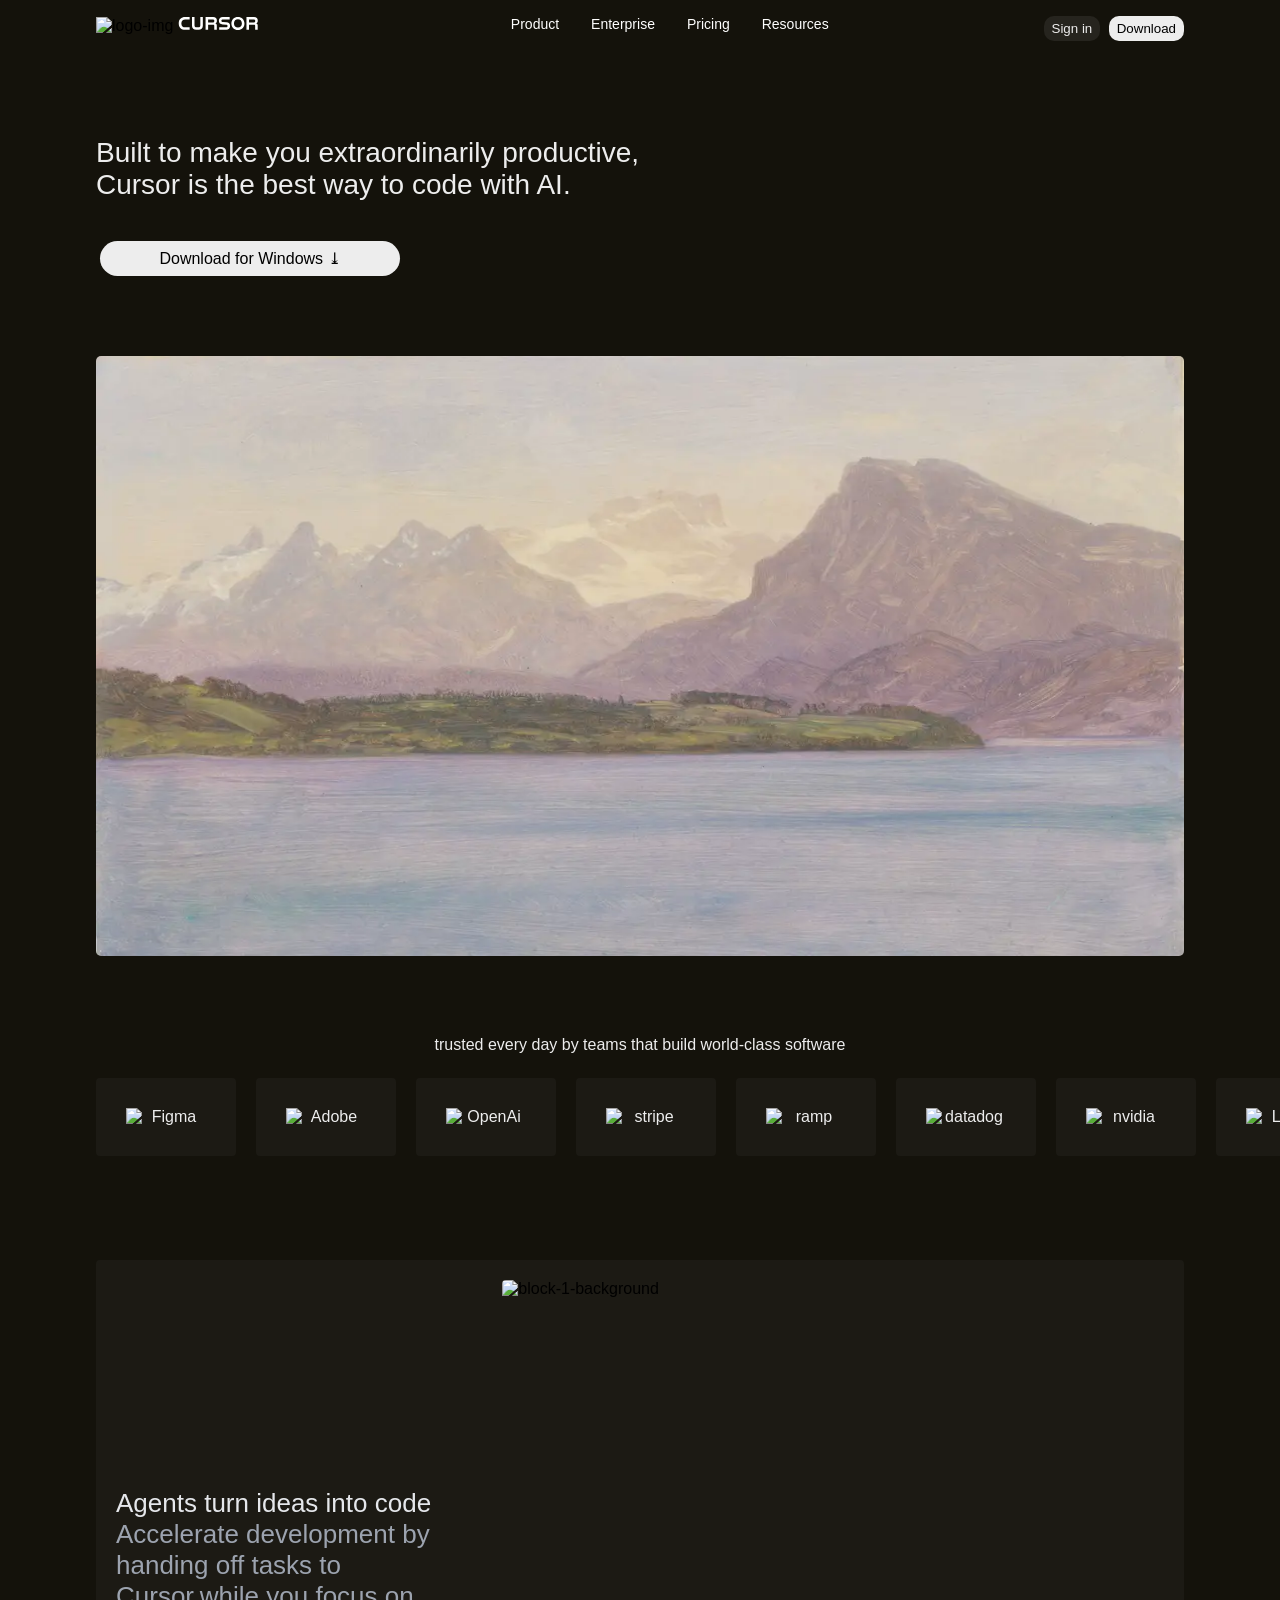
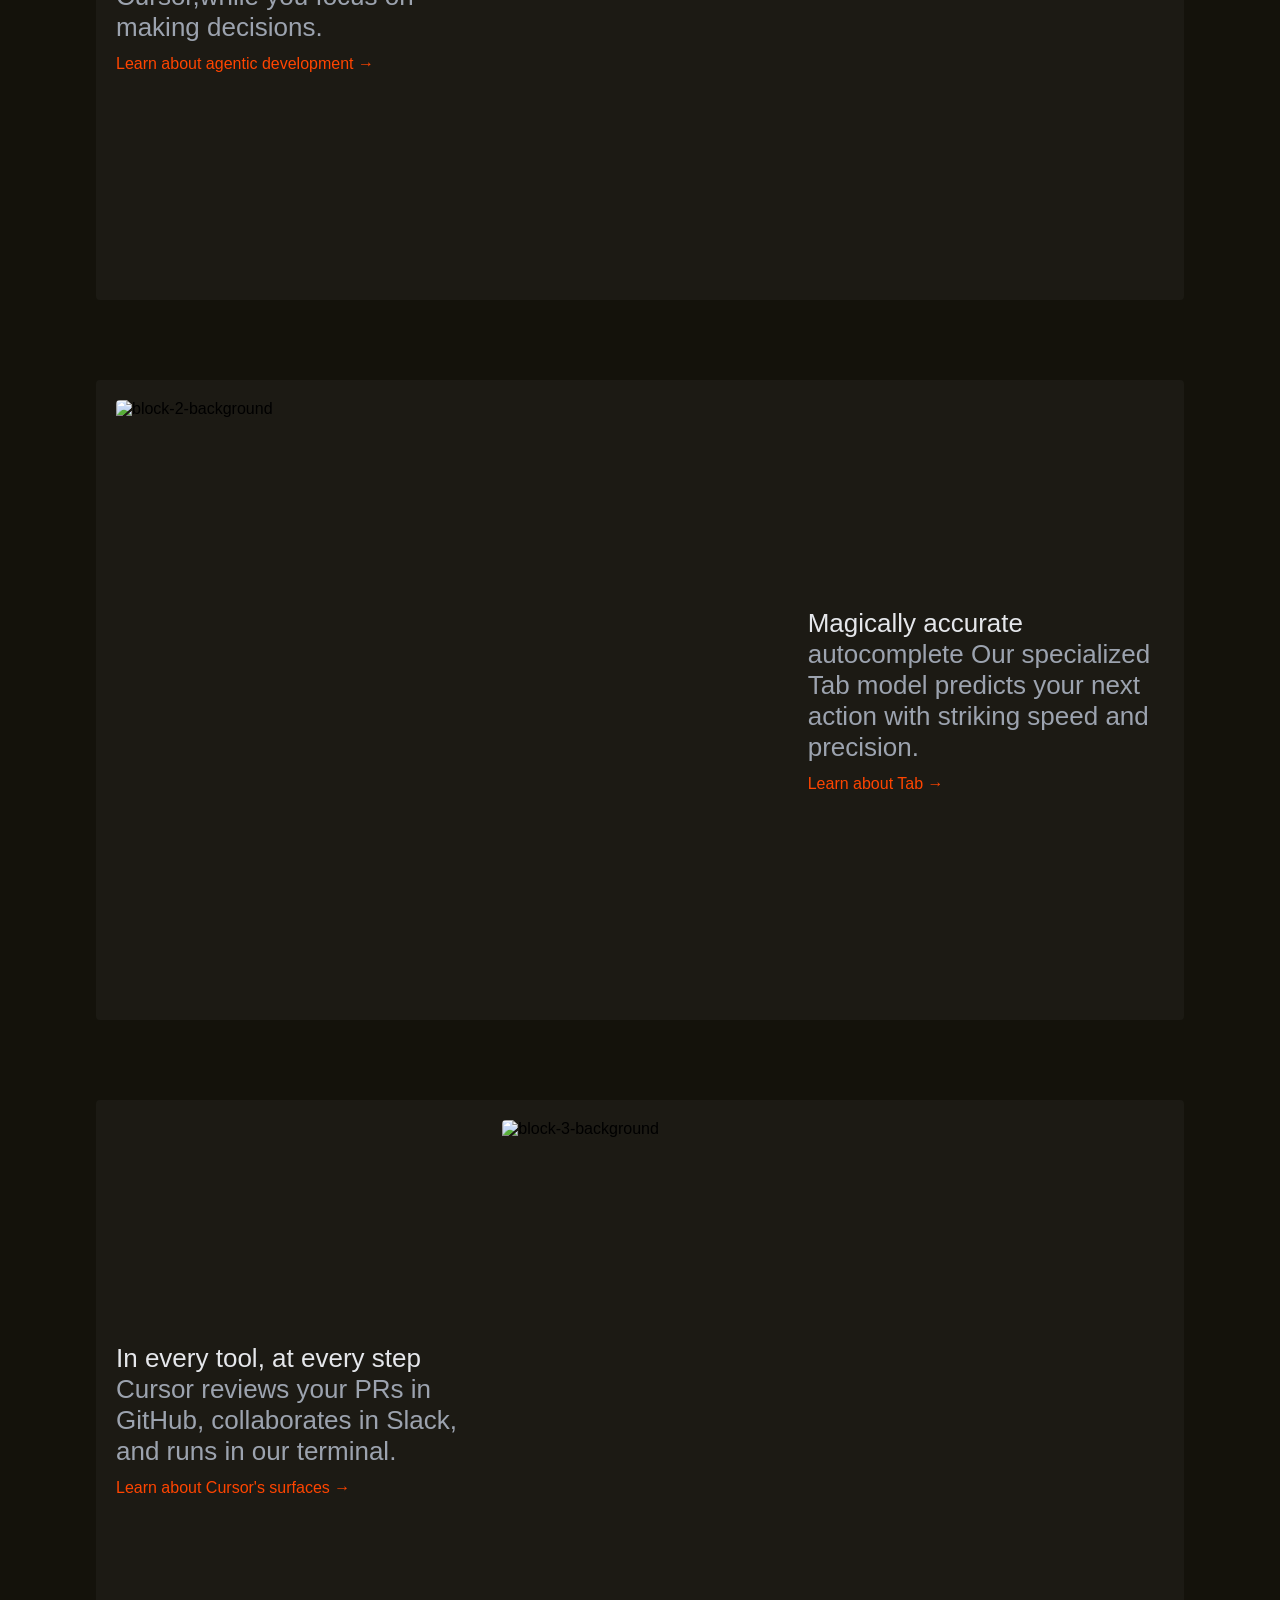
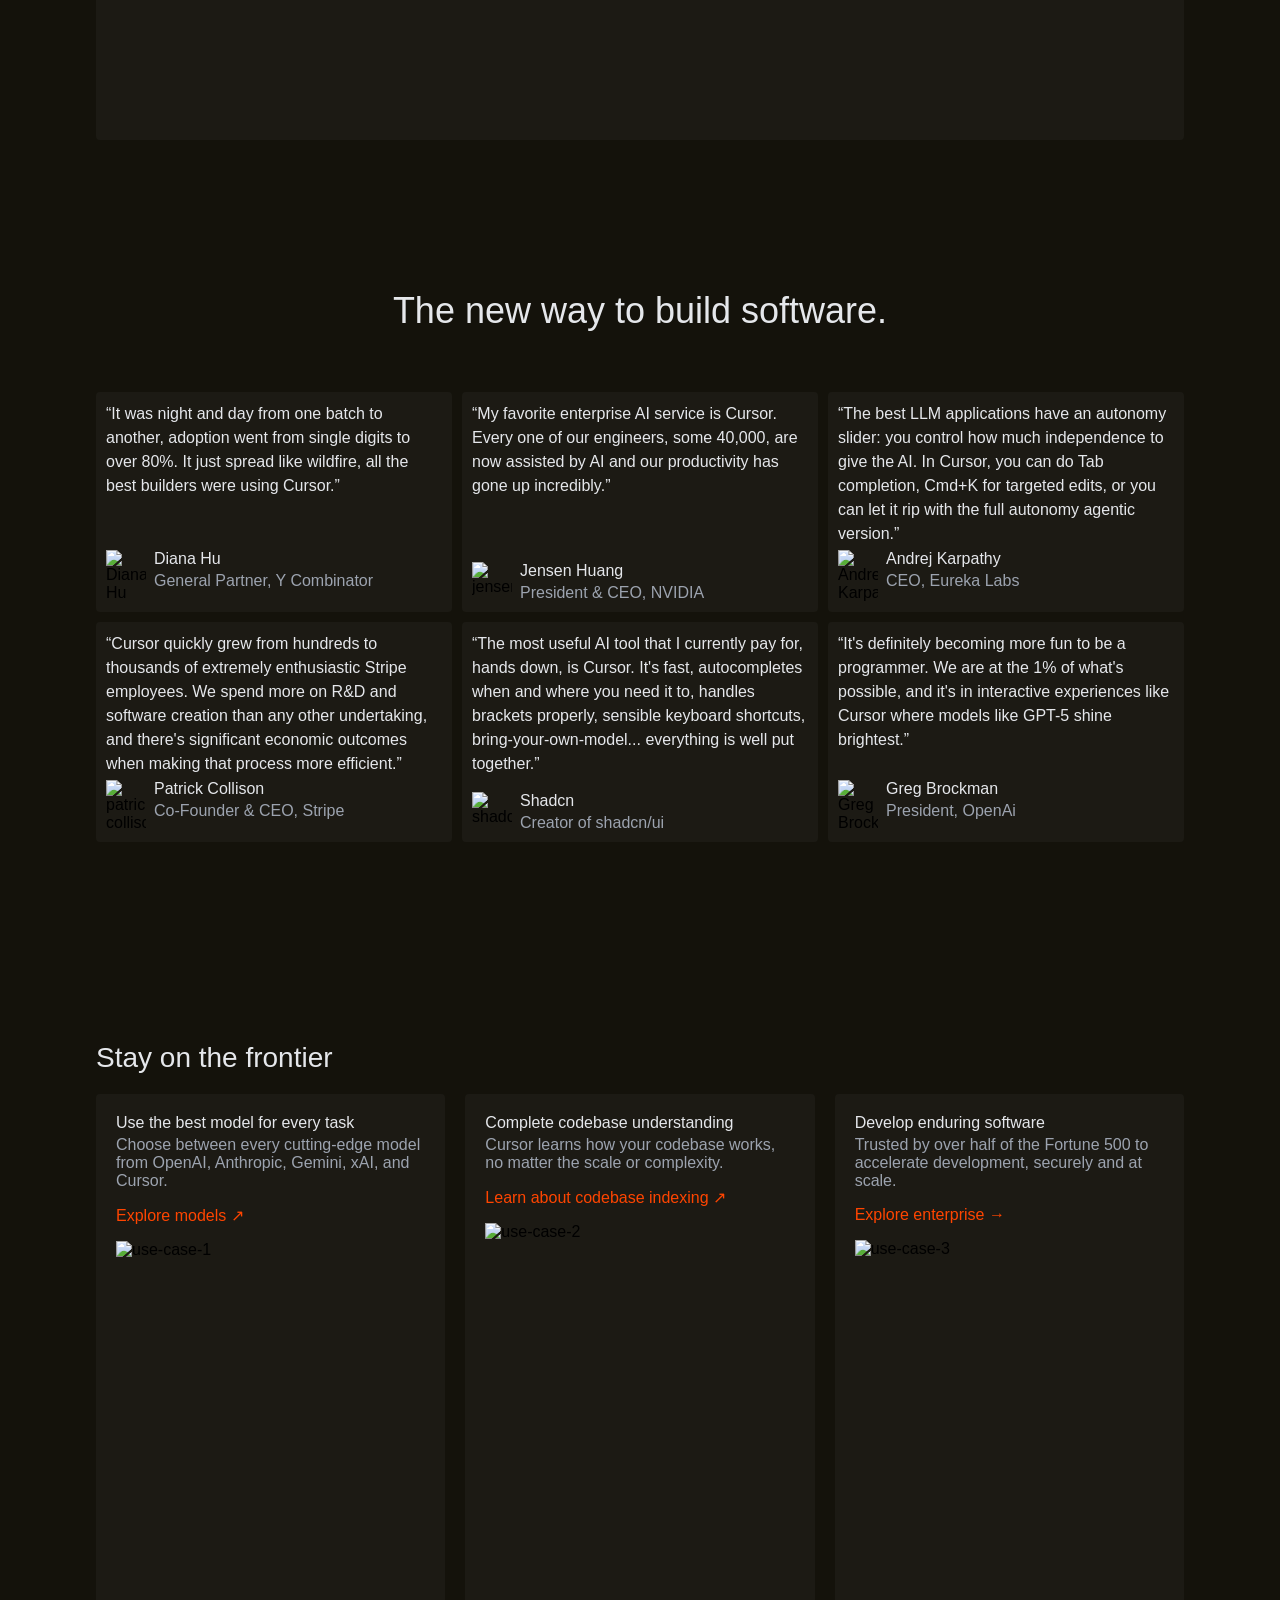
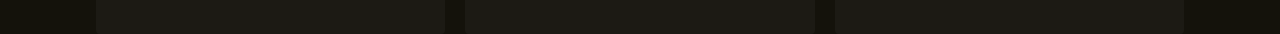
==== Assignment_3/index.html @ a6e9c423 "UI: complete section 5" ====
<!DOCTYPE html>
<html lang="en">
<head>
    <meta charset="UTF-8">
    <meta name="viewport" content="width=device-width, initial-scale=1.0">
    <link rel="stylesheet" href="styles.css">
    <title>Cursor</title>

    <link rel="preconnect" href="https://fonts.googleapis.com">
<link rel="preconnect" href="https://fonts.gstatic.com" crossorigin>
<link href="https://fonts.googleapis.com/css2?family=Inter:ital,opsz,wght@0,14..32,100..900;1,14..32,100..900&display=swap" rel="stylesheet">
</head>
<body>


    <header>
        <div class="logo">
            <img src="/assets/cursor-brand-assets/General Logos/Cube/SVG/CUBE_2D_DARK.svg" alt="logo-img" width="20px" height="20px">
            <img src="assets/Cursor/Cursor_Logo_3.svg" alt="logo-txt" width="80px" >
        </div>
        <nav>
            <ul>
                <li>Product</li>
                <li>Enterprise</li>
                <li>Pricing</li>
                <li>Resources</li>
            </ul>
        </nav>
        <div class="primary-cta">
            <button class="btn sign-in">Sign in</button>
            <button class="btn download">Download</button>
        </div>
    </header>


    <main>

        <section class="hero">
            <p>Built to make you extraordinarily productive, Cursor is the best way to code with AI.</p>
            <button class="download">Download for Windows &DownArrowBar;</button>
            <img src="assets/section-1/image" alt="back">
        </section>

        <section class="trustedby">
            <p>trusted every day by teams that build world-class software</p>
            <div class="logo-container">
                <div class="card"><img src="https://ptht05hbb1ssoooe.public.blob.vercel-storage.com/assets/misc/asset-105275382af564c3ab7c.svg" alt="Figma"></div>
                <div class="card"><img src="https://ptht05hbb1ssoooe.public.blob.vercel-storage.com/assets/misc/asset-37d2d1a1edcce15ca38c.svg" alt="Adobe"></div>
                <div class="card"><img src="https://ptht05hbb1ssoooe.public.blob.vercel-storage.com/assets/misc/asset-53062f7690ae5b0cdbed.svg" alt="OpenAi"></div>
                <div class="card"><img src="https://ptht05hbb1ssoooe.public.blob.vercel-storage.com/assets/misc/asset-beae7a1f5d7eb381a872.svg" alt="stripe"></div>
                <div class="card"><img src="https://ptht05hbb1ssoooe.public.blob.vercel-storage.com/assets/misc/asset-cf60827b1c3f341d19ef.svg" alt="ramp"></div>
                <div class="card"><img src="https://ptht05hbb1ssoooe.public.blob.vercel-storage.com/assets/misc/asset-da55192921531e5fd2ba.svg" alt="datadog"></div>
                <div class="card"><img src="https://ptht05hbb1ssoooe.public.blob.vercel-storage.com/assets/misc/asset-e3678011b17782740f98.svg" alt="nvidia"></div>
                <div class="card"><img src="https://ptht05hbb1ssoooe.public.blob.vercel-storage.com/assets/misc/asset-eb9e0a5931092d4db1dd.svg" alt="Linear"></div>
            </div>
        </section>

        <section class="features">

            <article class="block b1">
                <div class="block-text">
                    <p class="primary-text">Agents turn ideas into code Accelerate development by handing off tasks to Cursor,while you focus on making decisions.</p>
                    <p class="secondary-text">Learn about agentic development &rightarrow;</p>
                </div>
                <div class="bg-img">
                    <img src="/assets/section-3/image" alt="block-1-background">
                </div>
            </article>

            <article class="block b2">
                <div class="bg-img">
                    <img src="/assets/section-3/block-2" alt="block-2-background">
                </div>
                 <div class="block-text">
                    <p class="primary-text">Magically accurate autocomplete Our specialized Tab model predicts your next action with striking speed and precision.</p>
                    <p class="secondary-text">Learn about Tab &rightarrow;</p>
                 </div>
                
            </article>

            <article class="block b3">
                 <div class="block-text">
                    <p class="primary-text">In every tool, at every step Cursor reviews your PRs in GitHub, collaborates in Slack, and runs in our terminal.</p>
                    <p class="secondary-text">Learn about Cursor's surfaces &rightarrow;</p>
                 </div>
                <div class="bg-img">
                    <img src="/assets/section-3/block-3" alt="block-3-background">
                </div>
            </article>

        </section>

        <section class="reviews">
            <h2 class="review-heading">The new way to build software.</h2>
            <div class="review-card-holder">

                <div class="review-card">
                    <p class="msg">
                        “It was night and day from one batch to another, adoption went from single digits to over 80%. It just spread like wildfire, all the best builders were using Cursor.”
                    </p>

                    <div class="details">

                    <img src="/assets/section-4/dianahu" alt="Diana Hu" class="profile-pic">
                    
                    <div class="text-details">
                    <p class="name">Diana Hu</p>
                    <p class="designation">General Partner, Y Combinator</p>
                    </div>

                    </div>
                    
                </div>

                <div class="review-card">
                    <p class="msg">
                        “My favorite enterprise AI service is Cursor. Every one of our engineers, some 40,000, are now assisted by AI and our productivity has gone up incredibly.”
                    </p>

                    <div class="details">

                    <img src="/assets/section-4/jensen" alt="jensen" class="profile-pic">
                    
                    <div class="text-details">
                    <p class="name">Jensen Huang</p>
                    <p class="designation">President & CEO, NVIDIA</p>
                    </div>
                    
                    </div>
                    
                </div>

                <div class="review-card">
                    <p class="msg">
                        “The best LLM applications have an autonomy slider: you control how much independence to give the AI. In Cursor, you can do Tab completion, Cmd+K for targeted edits, or you can let it rip with the full autonomy agentic version.”
                    </p>

                    <div class="details">

                    <img src="/assets/section-4/andrej" alt="Andrej Karpathy" class="profile-pic">
                    
                    <div class="text-details">
                    <p class="name">Andrej Karpathy</p>
                    <p class="designation">CEO, Eureka Labs</p>
                    </div>
                    
                    </div>
                    
                </div>

                <div class="review-card">
                    <p class="msg">
                        “Cursor quickly grew from hundreds to thousands of extremely enthusiastic Stripe employees. We spend more on R&D and software creation than any other undertaking, and there's significant economic outcomes when making that process more efficient.”
                    </p>

                    <div class="details">

                    <img src="/assets/section-4/pattrick" alt="patrick collison" class="profile-pic">
                    
                    <div class="text-details">
                    <p class="name">Patrick Collison</p>
                    <p class="designation">Co-Founder & CEO, Stripe</p>
                    </div>
                    
                    </div>
                    
                </div>

                <div class="review-card">
                    <p class="msg">
                        “The most useful AI tool that I currently pay for, hands down, is Cursor. It's fast, autocompletes when and where you need it to, handles brackets properly, sensible keyboard shortcuts, bring-your-own-model... everything is well put together.”
                    </p>

                    <div class="details">

                    <img src="/assets/section-4/shadcn" alt="shadcn" class="profile-pic">
                    
                    <div class="text-details">
                    <p class="name">Shadcn</p>
                    <p class="designation">Creator of shadcn/ui</p>
                    </div>
                    
                    </div>
                    
                </div>

                <div class="review-card">
                    <p class="msg">
                        “It's definitely becoming more fun to be a programmer. We are at the 1% of what's possible, and it's in interactive experiences like Cursor where models like GPT-5 shine brightest.”
                    </p>

                    <div class="details">

                    <img src="/assets/section-4/greg" alt="Greg Brockman" class="profile-pic">
                    
                    <div class="text-details">
                    <p class="name">Greg Brockman</p>
                    <p class="designation">President, OpenAi</p>
                    </div>
                    
                    </div>
                    
                </div>


            </div>
        </section>

        <section class="use-cases">
            <h2>Stay on the frontier</h2>
           <div class="use-case-holder">

            <div class="use-case">
                <p class="main">Use the best model for every task</p>
                <p class="secondary">Choose between every cutting-edge model from OpenAI, Anthropic, Gemini, xAI, and Cursor.</p>
                <p class="hyper">Explore models ↗</p>
                <img src="/assets/section-5/homepage-team-photo-1.webp" alt="use-case-1">
            </div>

             <div class="use-case">
                <p class="main">Complete codebase understanding</p>
                <p class="secondary">Cursor learns how your codebase works, no matter the scale or complexity.</p>
                <p class="hyper">Learn about codebase indexing ↗</p>
                <img src="/assets/section-5/homepage-team-photo-1.webp" alt="use-case-2">
            </div>

             <div class="use-case">
                <p class="main">Develop enduring software</p>
                <p class="secondary">Trusted by over half of the Fortune 500 to accelerate development, securely and at scale.</p>
                <p class="hyper">Explore enterprise →</p>
                <img src="/assets/section-5/homepage-team-photo-1.webp" alt="use-case-3">
            </div>

           </div> 
        </section>

    </main>


    <footer>


    </footer>
    
</body>
</html>
---- Assignment_3/styles.css ----
:root {
  --primary-color: rgb(20, 18, 11);
  --secondary-color: rgb(28, 26, 20);
  --text-active: #e5e7eb;
  --text-muted: #9ca3af;
}

* {
  margin: 0px;
  padding: 0px;
}

body {
  font-family: Intern, sans-serif;
  box-sizing: border-box;
  background-color: var(--primary-color);
}

header {
  position: sticky;
  top: 0px;
  width: 85%;
  margin: 0px auto;
  display: flex;
  justify-content: space-between;
  padding: 16px;
  background-color: rgb(20, 18, 11);
}

.logo {
  width: 200px;
}

ul {
  display: flex;
  gap: 32px;
  list-style-type: none;
  color: white;
  font-size: 14px;
}

header ul li:hover {
  color: #333;
}

.btn {
  padding: 5px 8px;
  border-radius: 10px;
  border: none;
}

.sign-in {
  background-color: rgb(38, 36, 30);
  color: #edecec;
}

.download {
  background-color: rgb(237, 237, 237);
  color: 111111;
  margin-left: 4px;
}

.hero,
.trustedby,
.features,
.reviews,
.use-cases {
  display: flex;
  flex-direction: column;
  max-width: 85%;
  margin: 0px auto;
}

.hero p {
  margin-top: 80px;
  font-size: 28px;
  color: rgb(237, 237, 237);
  max-width: 600px;
}

.hero .download {
  margin-top: 40px;
  padding: 8px 12px;
  border-radius: 24px;
  display: inline;
  font-weight: 400;
  font-size: 16px;
  width: 300px;
  border: none;
}

.hero img {
  margin: 80px 0px;
  height: 600px;
  border-radius: 5px;
}

.trustedby {
  text-align: center;
  color: rgb(237, 237, 237);
}

.logo-container {
  display: grid;
  grid-template-columns: repeat(8, 1fr);
  gap: 20px;
  margin: 24px auto;
}

.logo-container .card {
  display: flex;
  justify-content: center;
  align-items: center;

  padding: 30px;
  border-radius: 4px;
  background-color: rgb(28, 26, 20);
}

.logo-container .card img {
  width: 80px;
}

.features .block {
  margin-top: 80px;
  background-color: rgb(28, 26, 20);
  height: 600px;
  padding: 20px;
  border-radius: 4px;
  display: grid;
  column-gap: 30px;
}

.b1,
.b3 {
  grid-template-columns: 0.35fr 0.65fr;
}

.b2 {
  grid-template-columns: 0.65fr 0.35fr;
}

.block-text {
  display: flex;
  flex-direction: column;
  justify-content: center;
  gap: 12px;
}

.block .bg-img {
  overflow: hidden;
  border-radius: 4px;
  background-size: auto;
}

.block-text .primary-text {
  font-size: 26px;
  color: var(--text-muted);
}

.block-text .primary-text::first-line {
  color: var(--text-active);
}

.block-text .secondary-text {
  color: orangered;
}

.reviews {
  margin-top: 150px;
  display: flex;
  flex-direction: column;
  gap: 60px;
}

.review-heading {
  font-weight: 500;
  font-size: 36px;
  color: var(--text-active);
  text-align: center;
}

.review-card-holder {
  display: grid;
  grid-template-columns: repeat(3, 1fr);
  grid-template-rows: repeat(2, 1fr);
  gap: 10px;
}

.review-card {
  height: 200px;
  padding: 10px;
  border-radius: 4px;
  display: flex;
  flex-direction: column;
  justify-content: space-between;
  background-color: var(--secondary-color);
}

.review-card .msg {
  color: var(--text-active);
  line-height: 1.5;
}

.review-card .details {
  display: flex;
  gap: 8px;
}

.review-card .details img {
  width: 40px;
  border: 4px;
}

.text-details .name {
  color: var(--text-active);
  margin-bottom: 4px;
}

.text-details .designation {
  color: var(--text-muted);
}

.use-cases {
  margin-top: 200px;
}

.use-cases h2 {
  color: var(--text-active);
  font-size: 28px;
  font-weight: 400;
  margin-bottom: 20px;
}

.use-case-holder {
  display: grid;
  grid-template-columns: repeat(3,1fr);
  gap: 20px;
}

.use-case {
  height: 500px;
  padding: 20px;
  border-radius: 4px;
  background-color: var(--secondary-color);
}

.use-case .main {
  color: var(--text-active);
  margin-bottom: 4px;
}

.use-case .secondary {
  color: var(--text-muted);
  margin-bottom: 16px;
}

.use-case .hyper {
  color: orangered;
  margin-bottom: 16px;
  cursor: pointer;
}



.use-case img {
  height: 400px;
  overflow: hidden;
}
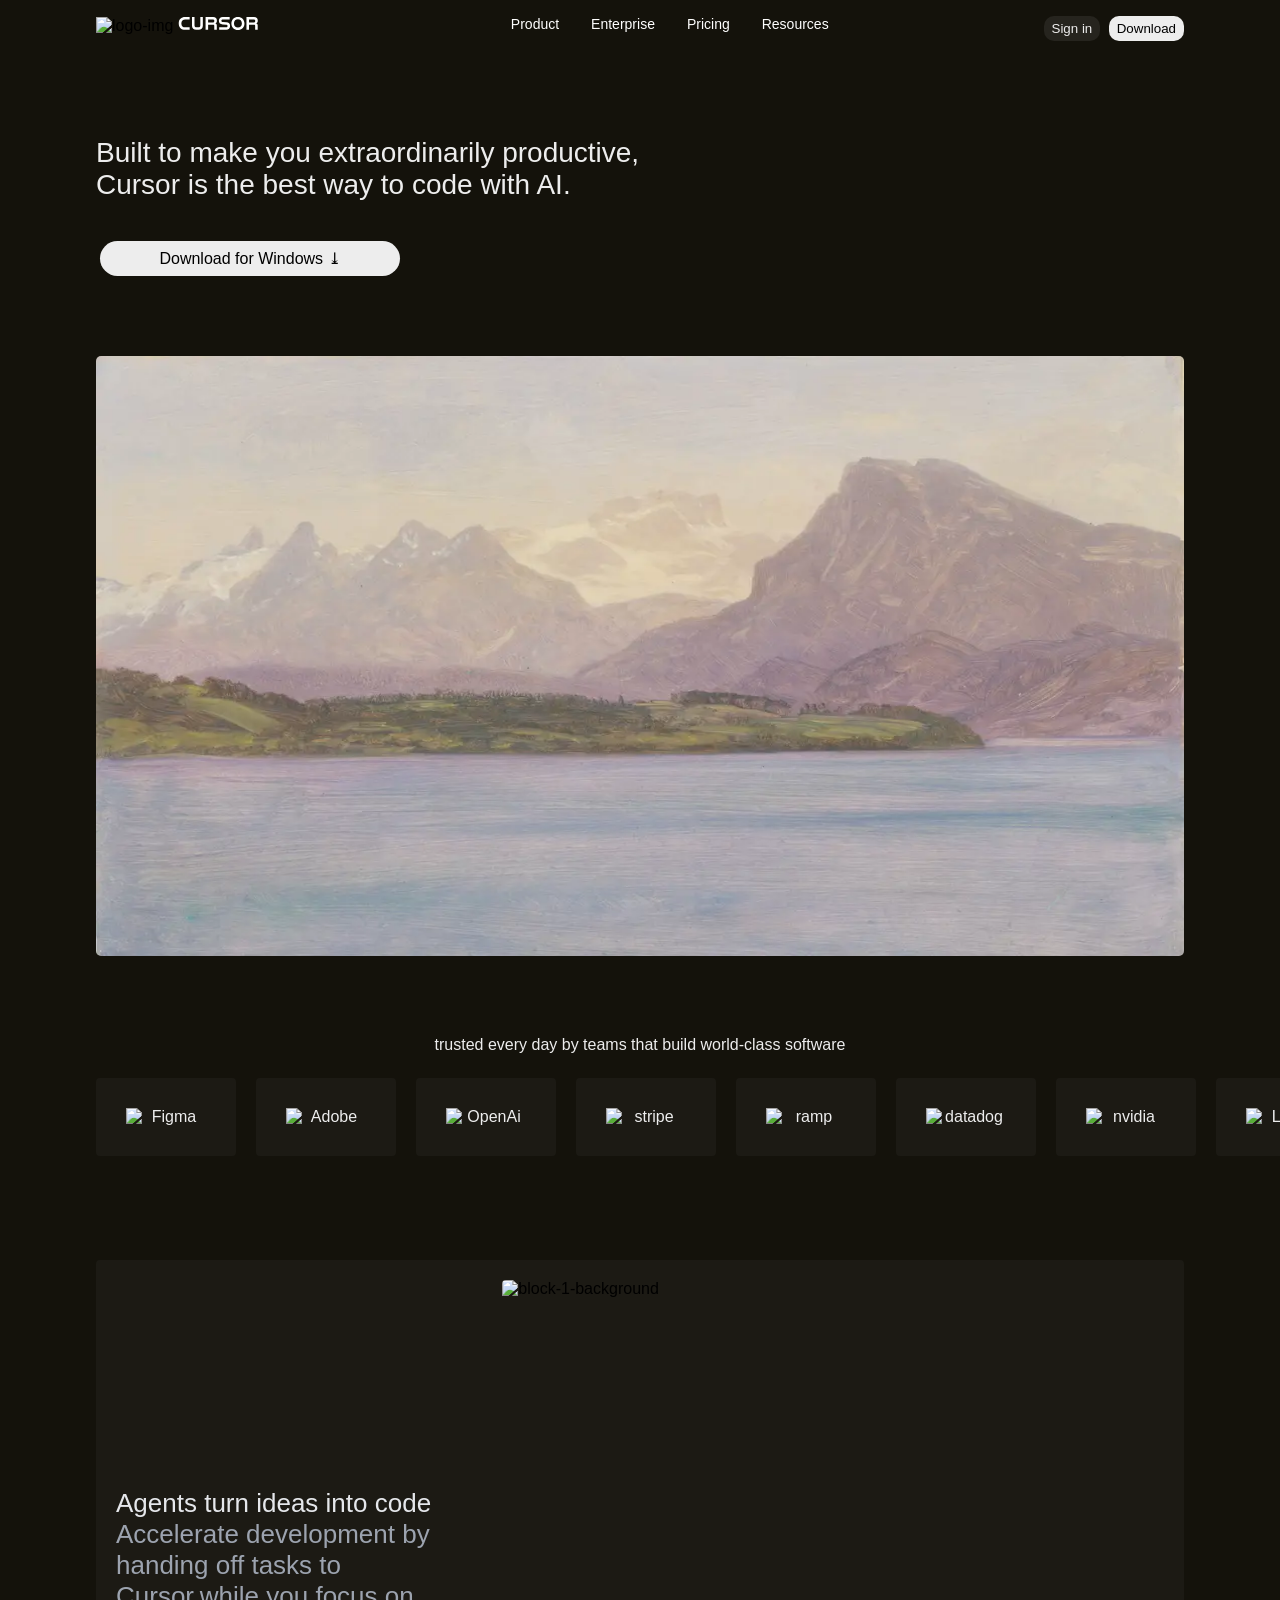
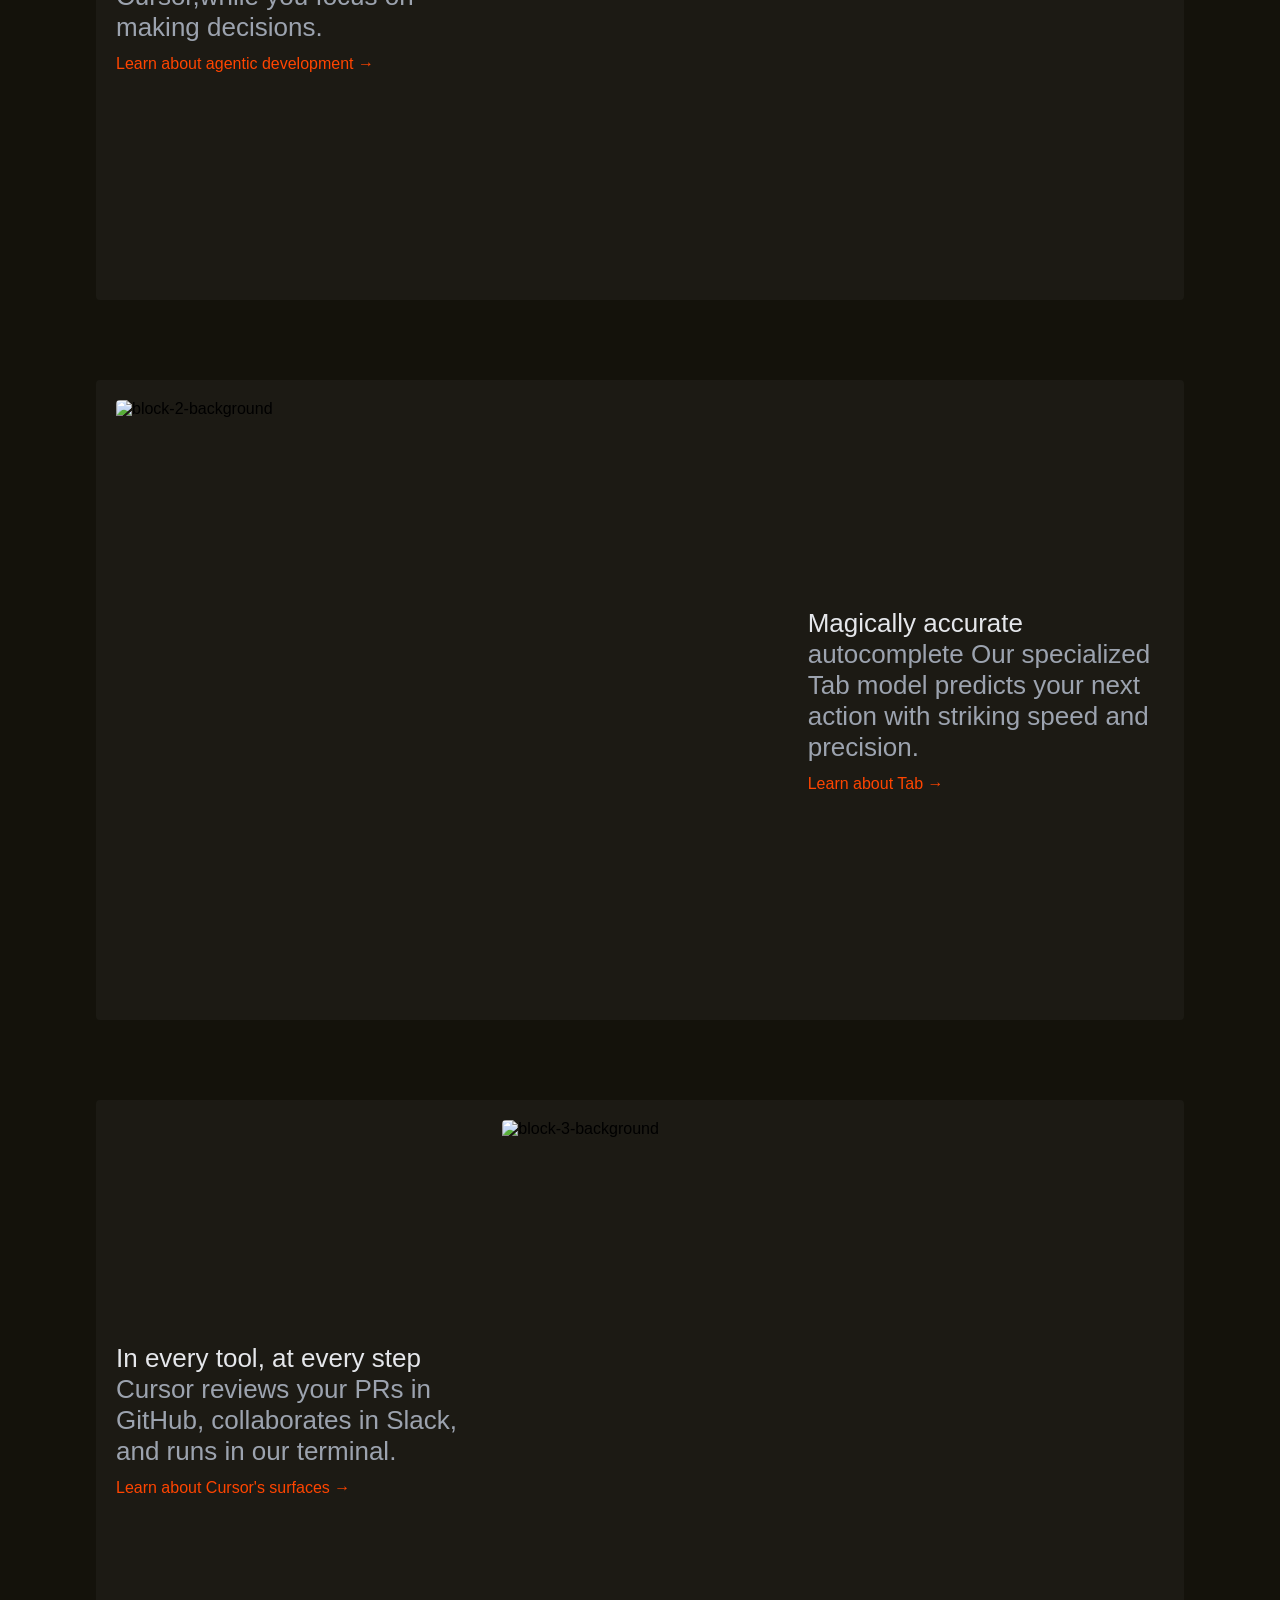
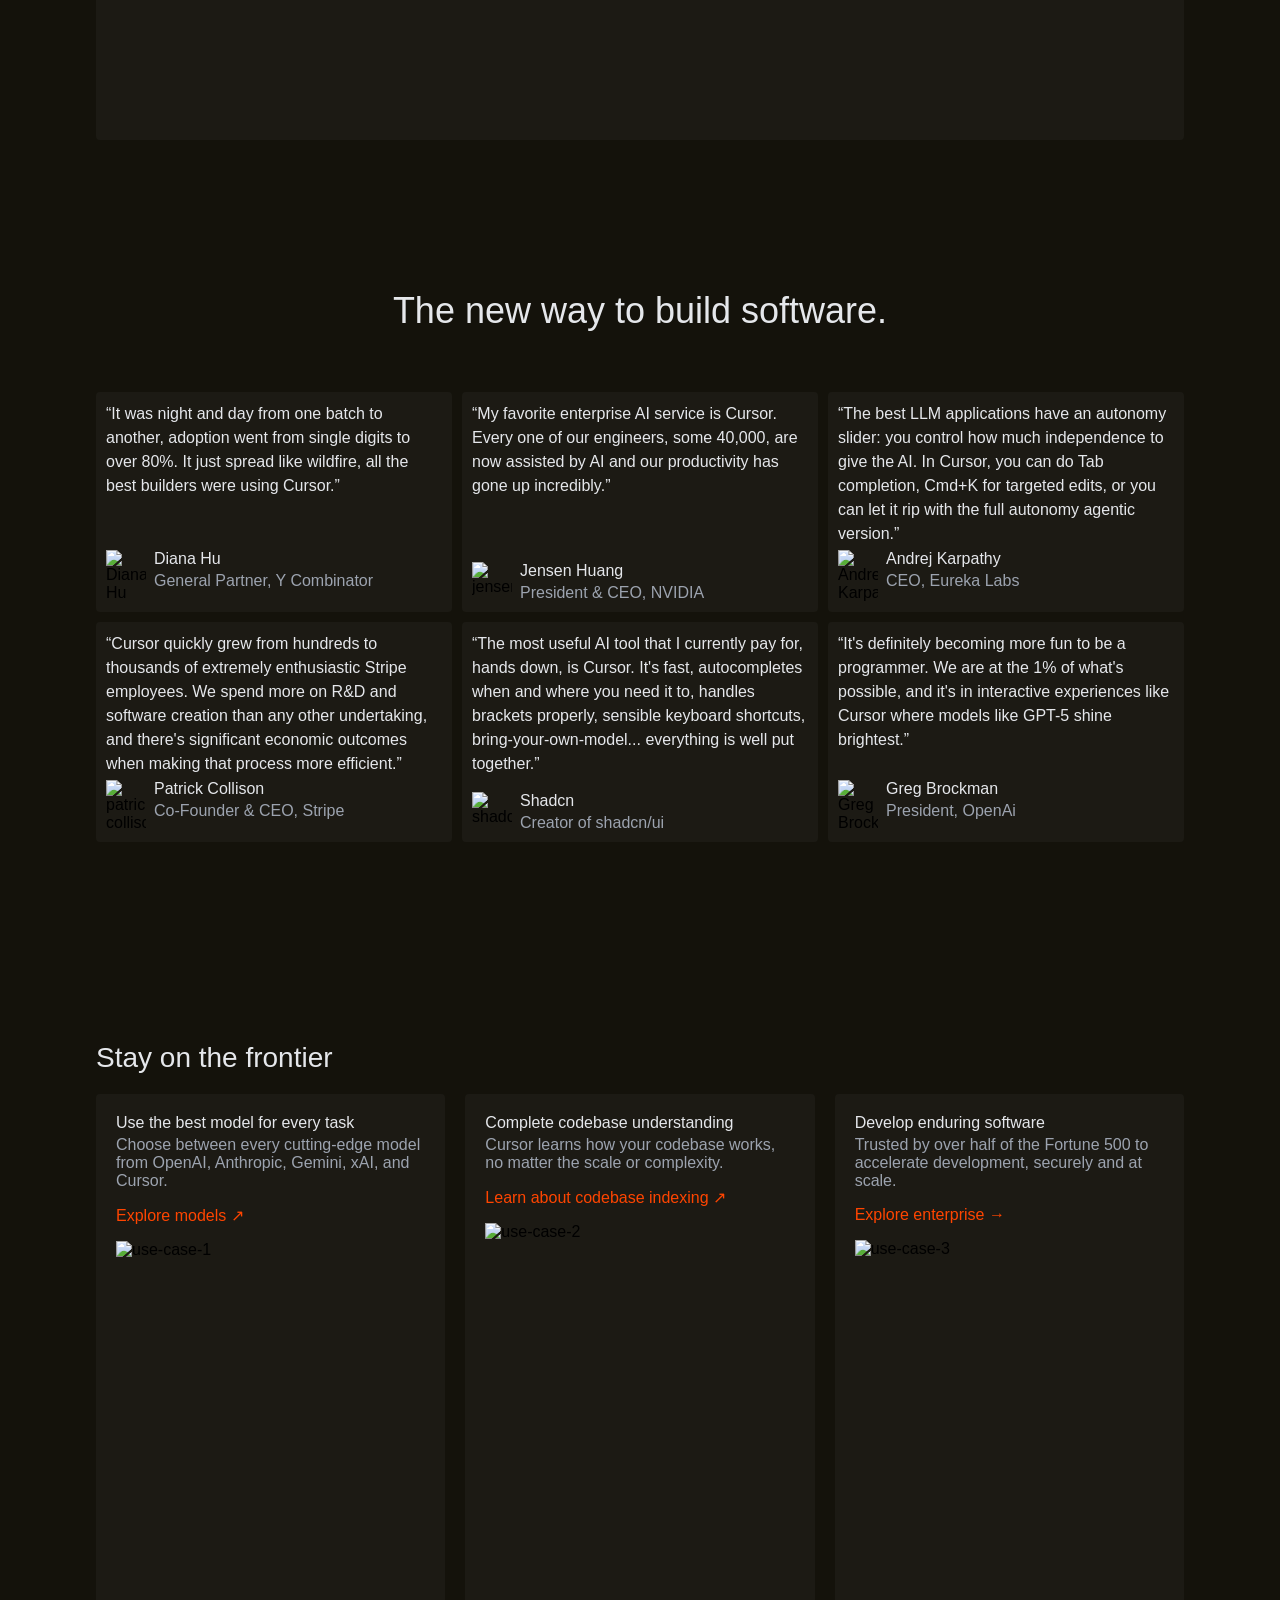
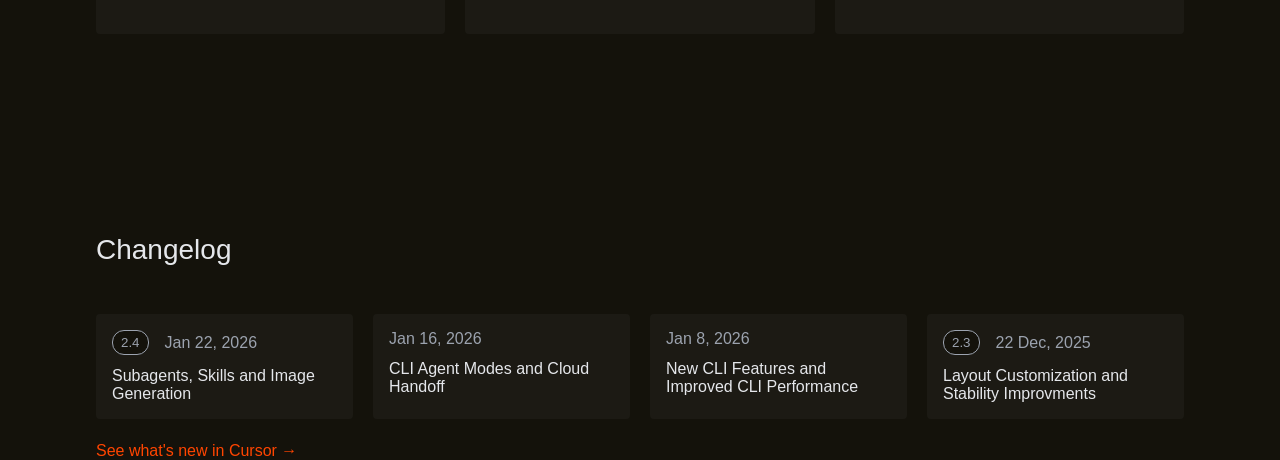
==== commit a6b9224d: "UI: Complete section 5" ====
--- a/Assignment_3/index.html
+++ b/Assignment_3/index.html
@@ -234,6 +234,46 @@
            </div> 
         </section>
 
+        <section class="changelog">
+            <h2>Changelog</h2>
+            <div class="log-holder">
+
+                <div class="log">
+                    <div class="top">
+                        <button class="ver">2.4</button>
+                        <p class="date">Jan 22, 2026</p>
+                    </div>
+                    <p class="details">Subagents, Skills and Image Generation</p>
+                </div>
+
+                 <div class="log">
+                    <div class="top">
+                        <p class="date">Jan 16, 2026</p>
+                    </div>
+                    <p class="details">CLI Agent Modes and Cloud Handoff</p>
+                </div>
+
+                 <div class="log">
+                    <div class="top">
+                        <p class="date">Jan 8, 2026</p>
+                    </div>
+                    <p class="details">New CLI Features and Improved CLI Performance</p>
+                </div>
+
+                 <div class="log">
+                    <div class="top">
+                        <button class="ver">2.3</button>
+                        <p class="date">22 Dec, 2025</p>
+                    </div>
+                    <p class="details">Layout Customization and Stability Improvments</p>
+                </div>
+
+            </div>
+            <p class="new">See what's new in Cursor →</p>
+        </section>
+
+        
+
     </main>
 
 
--- a/Assignment_3/styles.css
+++ b/Assignment_3/styles.css
@@ -64,7 +64,8 @@
 .trustedby,
 .features,
 .reviews,
-.use-cases {
+.use-cases,
+.changelog {
   display: flex;
   flex-direction: column;
   max-width: 85%;
@@ -225,7 +226,7 @@
   margin-top: 200px;
 }
 
-.use-cases h2 {
+.use-cases h2, .changelog h2 {
   color: var(--text-active);
   font-size: 28px;
   font-weight: 400;
@@ -267,3 +268,50 @@
   height: 400px;
   overflow: hidden;
 }
+
+.changelog {
+  margin-top: 200px;
+  gap: 28px;
+}
+
+.log-holder {
+  height: 100px;
+  display: grid;
+  grid-template-columns: repeat(4,1fr);
+  column-gap: 20px;
+  
+ 
+}
+
+.log {
+background-color: var(--secondary-color);
+border-radius: 4px;
+padding: 16px;
+display: flex;
+flex-direction: column;
+cursor: pointer;
+}
+
+.log .top {
+  display: flex;
+  align-items: center;
+  gap: 16px;
+  color: var(--text-muted);
+  margin-bottom: 12px;
+}
+
+.log .top button {
+  color: var(--text-muted);
+  background-color: var(--primary-color);
+  padding: 4px 8px;
+  border-radius: 12px;
+  border: 1px solid var(--text-muted);
+}
+
+.log .details {
+  color: var(--text-active);
+}
+
+.new {
+  color: orangered;
+}
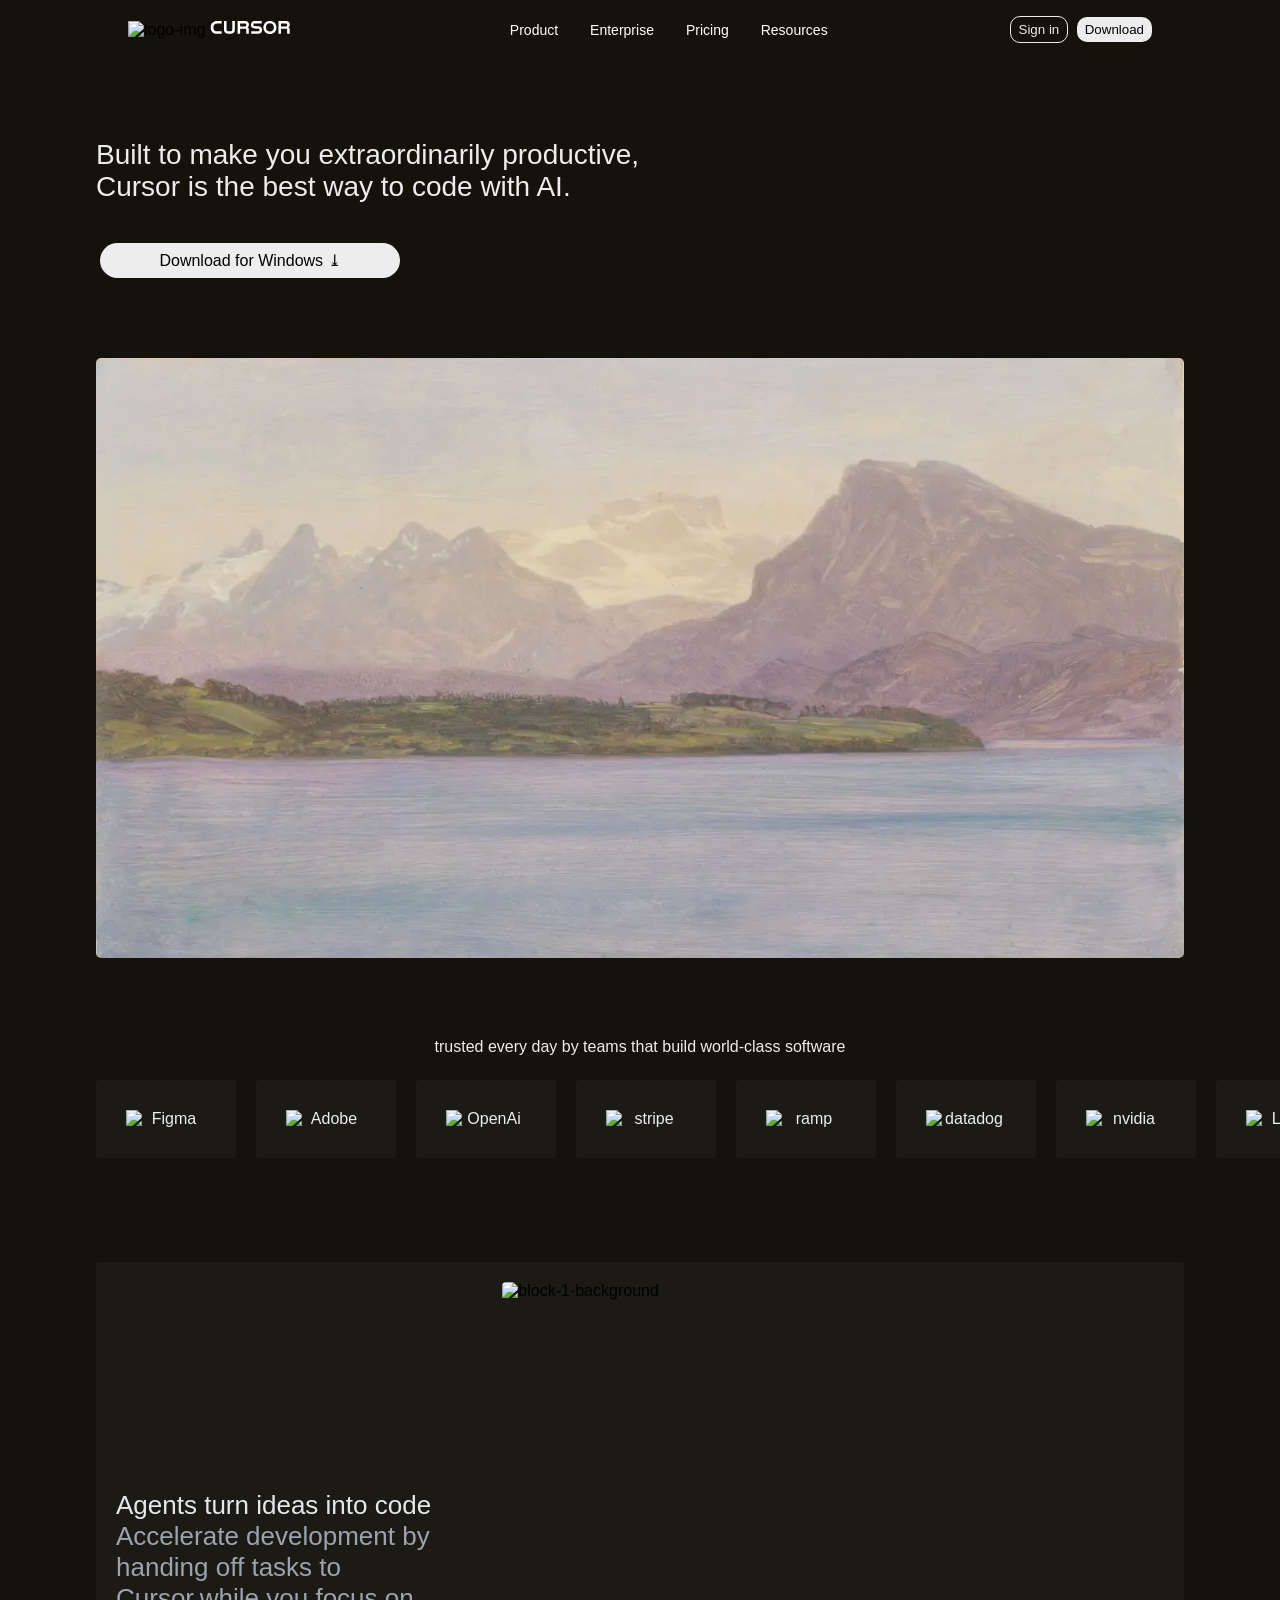
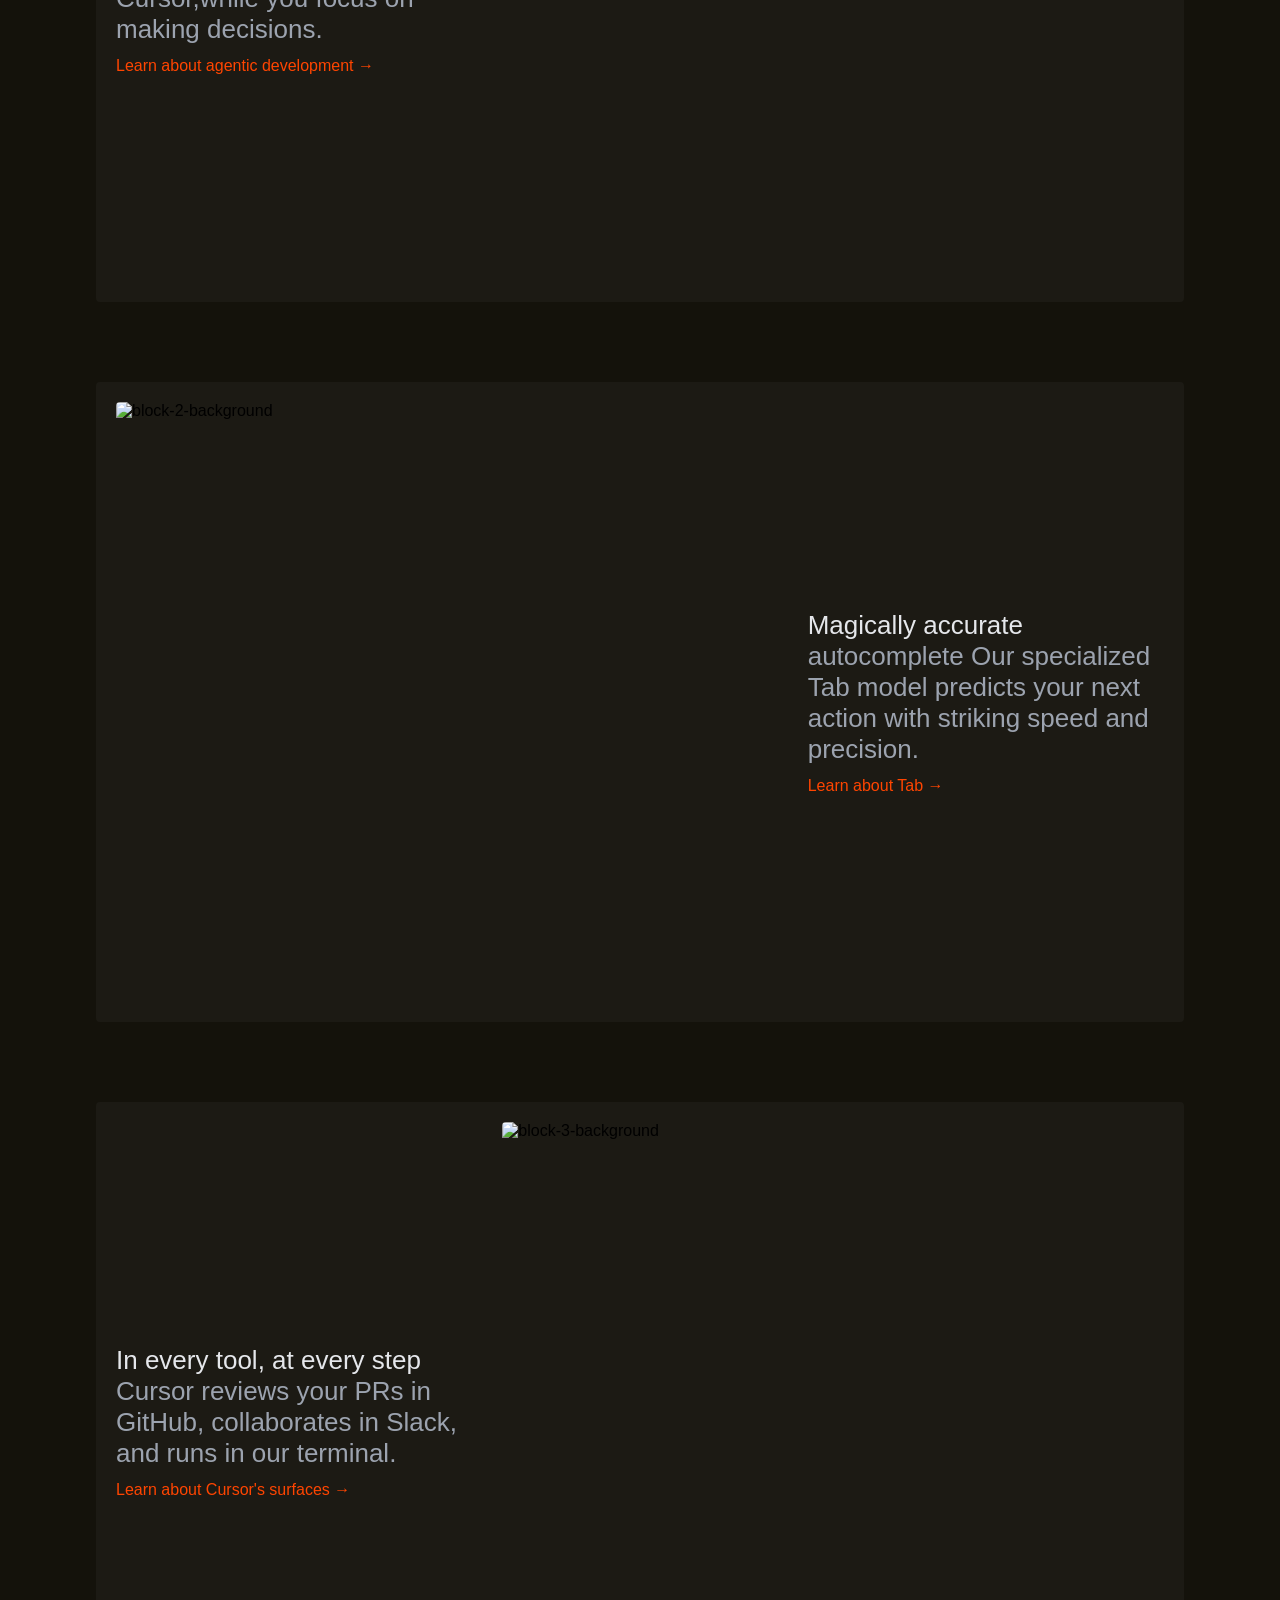
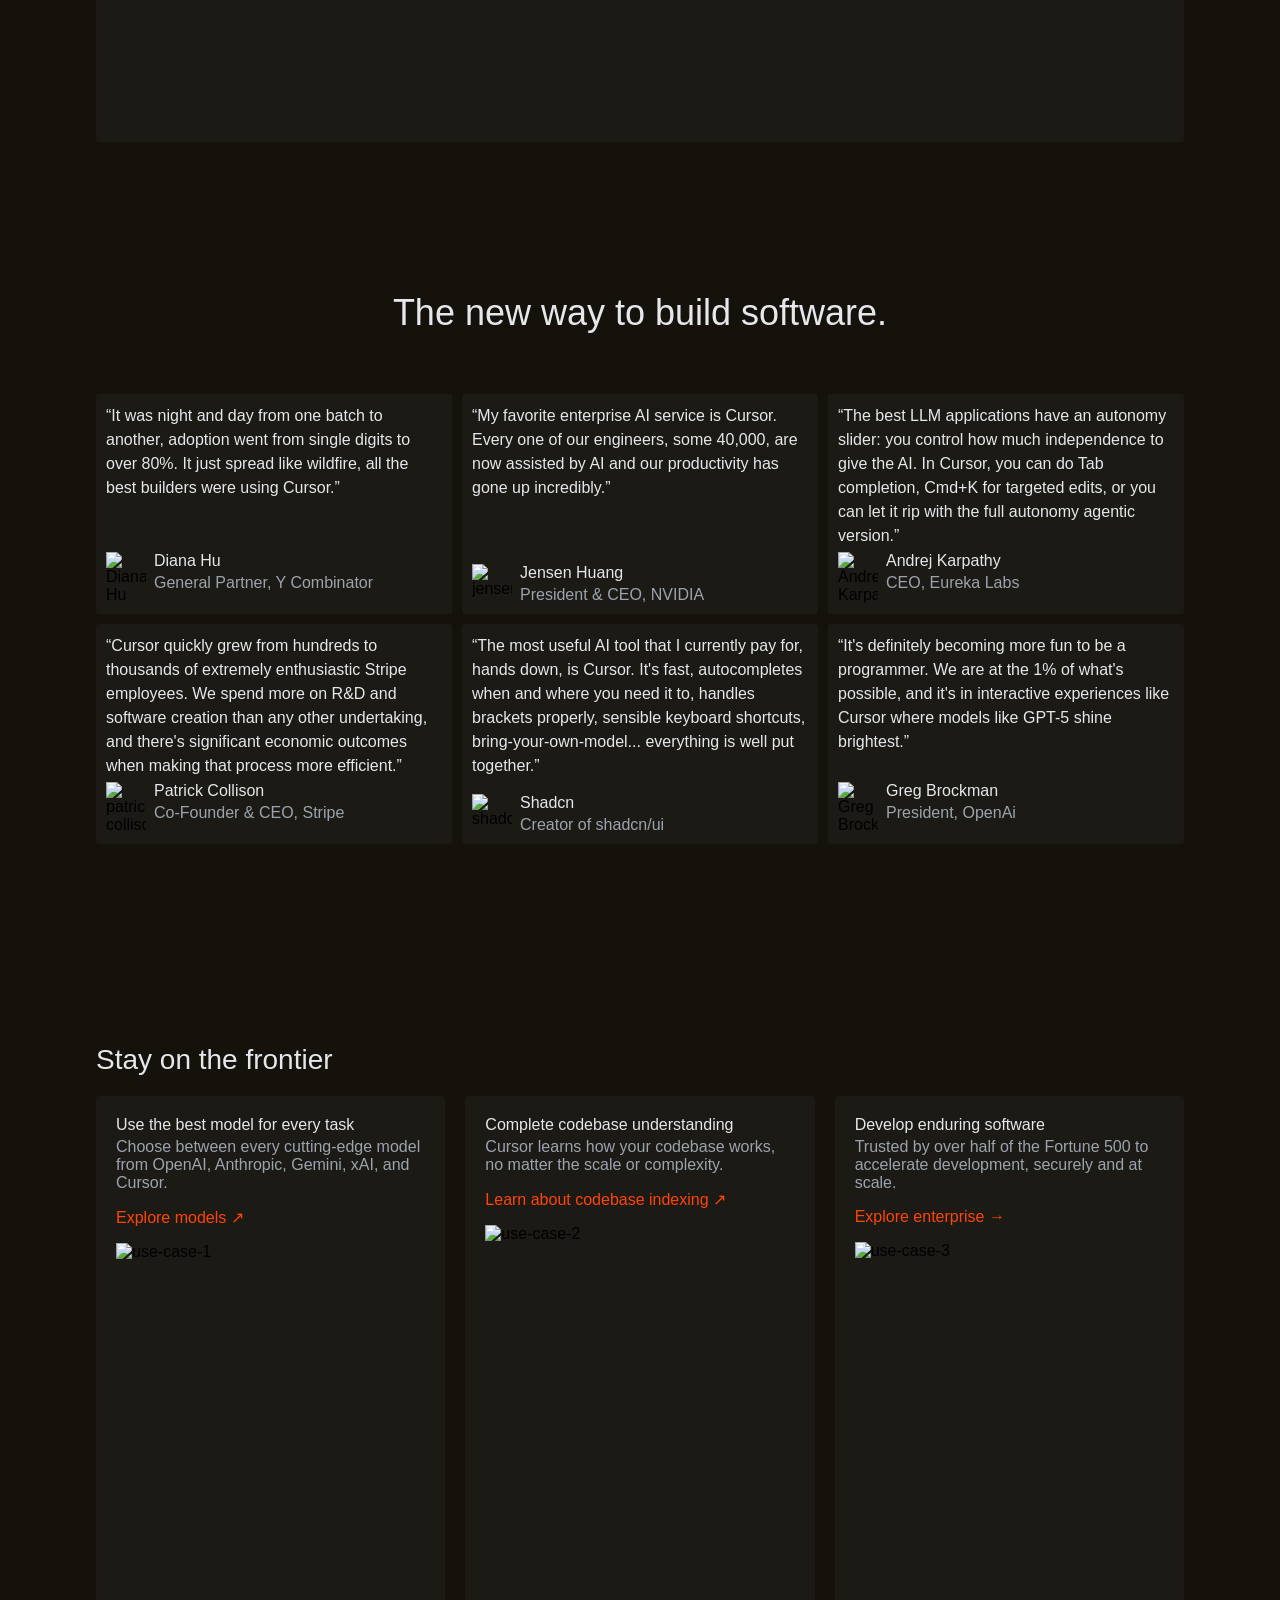
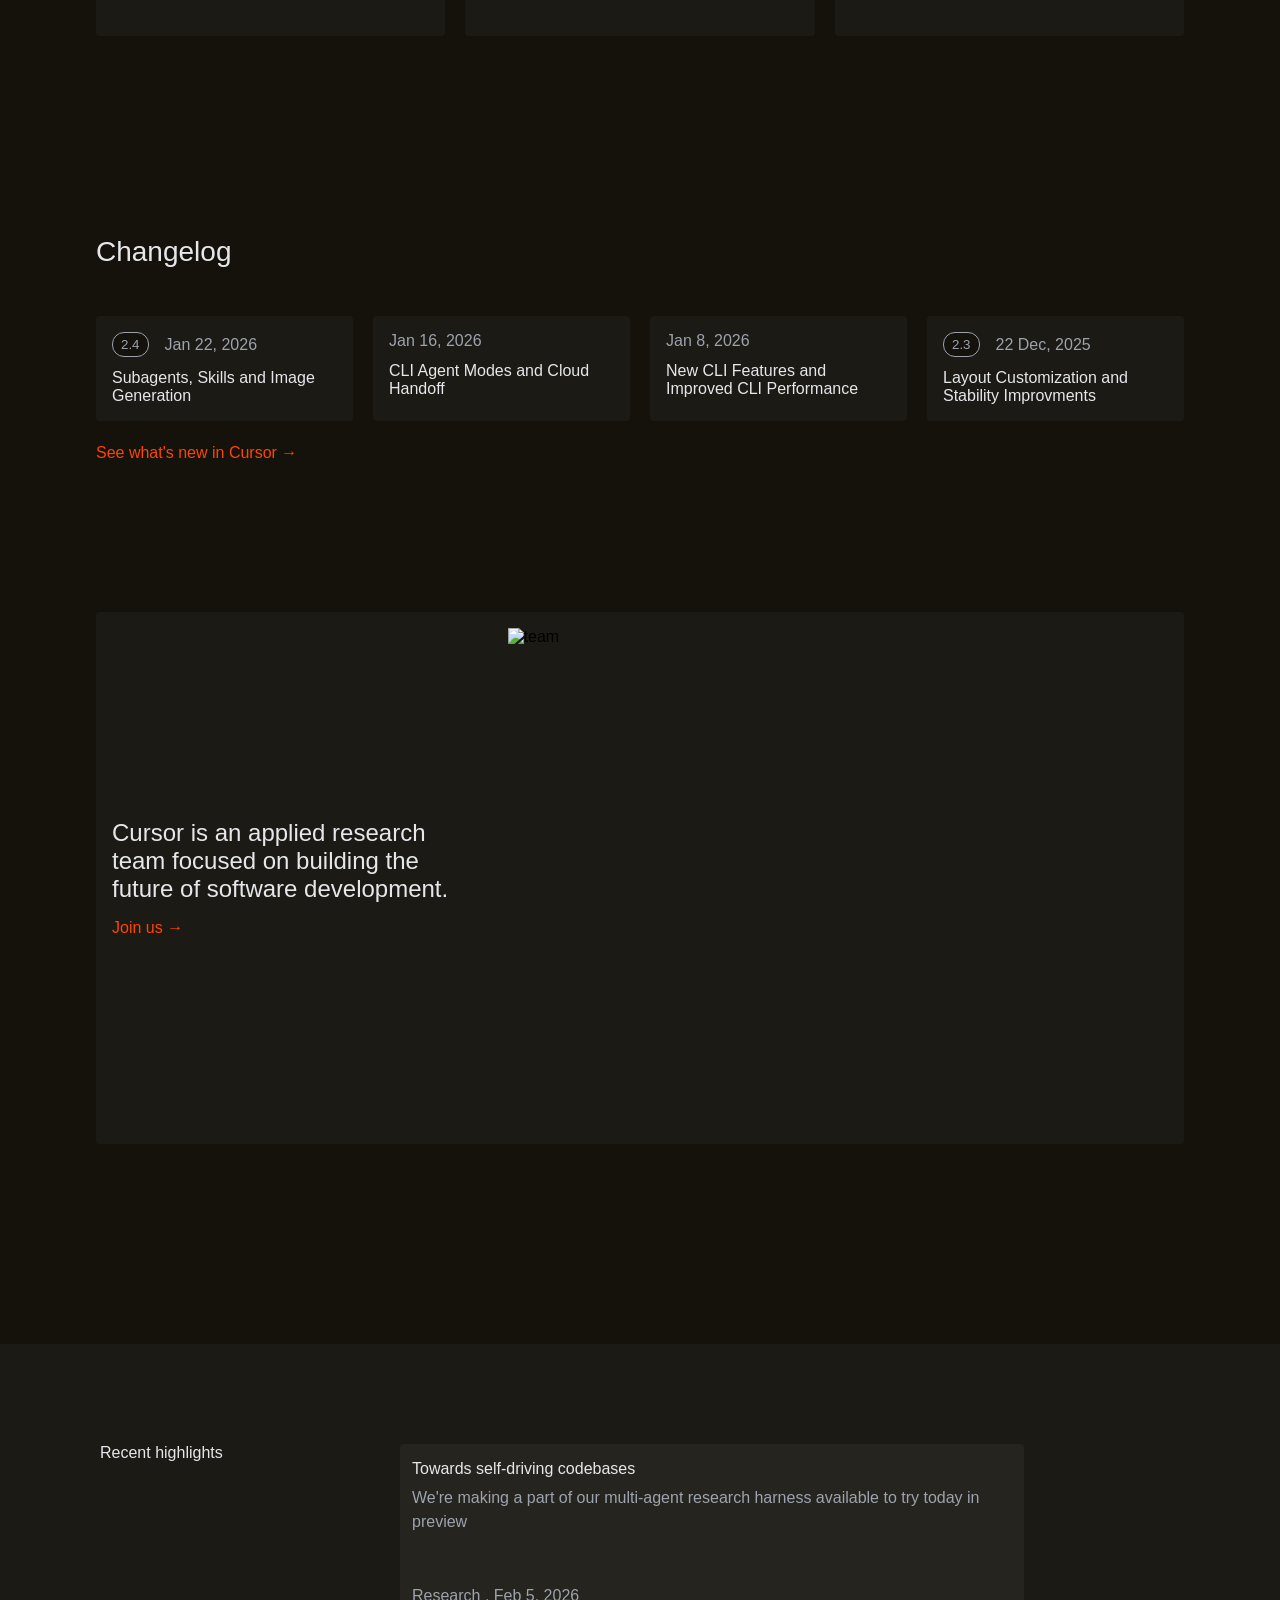
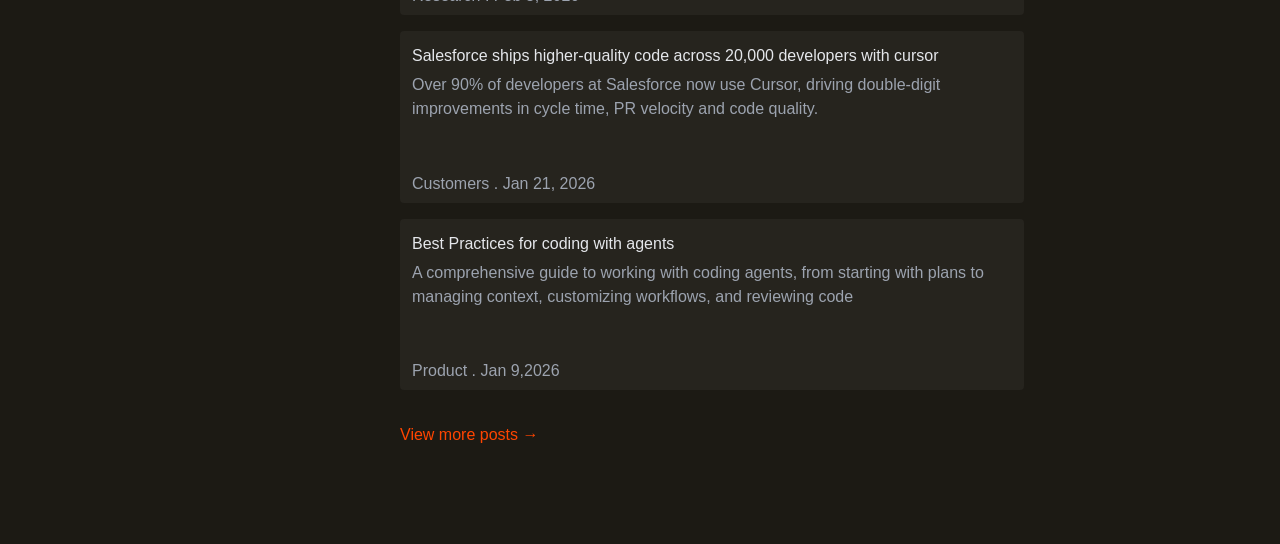
==== commit 10112bf2: "UI: Complete section 7" ====
--- a/Assignment_3/index.html
+++ b/Assignment_3/index.html
@@ -272,6 +272,49 @@
             <p class="new">See what's new in Cursor →</p>
         </section>
 
+        <section class="joinus">
+            <div class="join-container">
+
+                <div class="join-container-left">
+                     <p class="primary-text">Cursor is an applied research team focused on building the future of software development.</p>
+                     <p class="hyper">Join us →</p>
+                </div>
+
+                <div class="join-container-right">
+                    <img src="/assets/section-6/homepage-team-photo.webp" alt="team">
+                </div>
+
+            </div>
+        </section>
+
+        <section class="highlights">
+            <div class="highlight-text">
+                <p>Recent highlights</p>
+            </div>
+            <div class="highlights-holder">
+                <div class="highlight">
+                    <p class="primary">Towards self-driving codebases</p>
+                    <p class="secondary">We're  making a part of our multi-agent research harness available to try today in preview</p>
+                    <p class="meta">Research . Feb 5, 2026</p>
+                </div>
+
+                <div class="highlight">
+                    <p class="primary">Salesforce ships higher-quality code across 20,000 developers with cursor</p>
+                    <p class="secondary">Over 90% of developers at Salesforce now use Cursor, driving double-digit improvements in cycle time, PR velocity and code quality.</p>
+                    <p class="meta">Customers . Jan 21, 2026</p>
+                </div>
+
+                <div class="highlight">
+                    <p class="primary">Best Practices for coding with agents</p>
+                    <p class="secondary">A comprehensive guide to working with coding agents, from starting with plans to managing context, customizing workflows, and reviewing code</p>
+                    <p class="meta">Product . Jan 9,2026</p>
+                </div>
+
+                <p>View more posts &rightarrow;</p>
+            </div>
+
+        </section>
+
         
 
     </main>
--- a/Assignment_3/styles.css
+++ b/Assignment_3/styles.css
@@ -19,11 +19,11 @@
 header {
   position: sticky;
   top: 0px;
-  width: 85%;
   margin: 0px auto;
   display: flex;
   justify-content: space-between;
-  padding: 16px;
+  align-items: center;
+  padding: 16px 10%;
   background-color: rgb(20, 18, 11);
 }
 
@@ -50,8 +50,9 @@
 }
 
 .sign-in {
-  background-color: rgb(38, 36, 30);
+  background-color: var(--primary-color);
   color: #edecec;
+  border: 0.5px solid #edecec;
 }
 
 .download {
@@ -65,7 +66,8 @@
 .features,
 .reviews,
 .use-cases,
-.changelog {
+.changelog,
+.joinus {
   display: flex;
   flex-direction: column;
   max-width: 85%;
@@ -279,8 +281,7 @@
   display: grid;
   grid-template-columns: repeat(4,1fr);
   column-gap: 20px;
-  
- 
+
 }
 
 .log {
@@ -314,4 +315,90 @@
 
 .new {
   color: orangered;
-}
+  cursor: pointer;
+}
+
+.joinus {
+  margin-top: 150px;
+}
+
+.join-container {
+  height: 500px;
+  background-color: var(--secondary-color);
+  border-radius: 4px;
+  padding: 16px;
+  column-gap: 40px;
+  display: grid;
+  grid-template-columns: 0.35fr  0.65fr;
+}
+
+.join-container-left {
+  display: flex;
+  flex-direction: column;
+  justify-content: center;
+}
+
+.join-container-left .primary-text {
+  font-size: 24px;
+  color: var(--text-active);
+}
+
+.join-container-left .hyper {
+  margin-top: 16px;
+  color: orangered;
+  cursor: pointer;
+}
+
+.join-container-right img {
+  height: 100%;
+  width: 100%;
+}
+
+.highlights {
+  margin-top: 200px;
+  height: 600px;
+  background-color: var(--secondary-color);
+  padding: 100px;
+  display: flex;
+}
+
+.highlights .highlight-text {
+  width: 300px;
+  color: var(--text-active);
+}
+
+.highlights-holder {
+  display: flex;
+  flex-direction: column;
+  gap: 16px;
+}
+
+.highlight {
+  width: 600px;
+  height: 160px;
+  background-color: #26241e;
+  border-radius: 4px;
+  padding: 16px 12px;
+  position: relative;
+}
+
+.highlight .meta {
+  position: absolute;
+  bottom: 10px;
+  color: var(--text-muted);
+}
+
+.highlight .primary {
+  color: var(--text-active);
+}
+
+.highlight .secondary {
+  color: var(--text-muted);
+  margin-top: 8px;
+  line-height: 1.5;
+}
+
+.highlights-holder  > p {
+  margin-top: 20px;
+  color: orangered;
+}
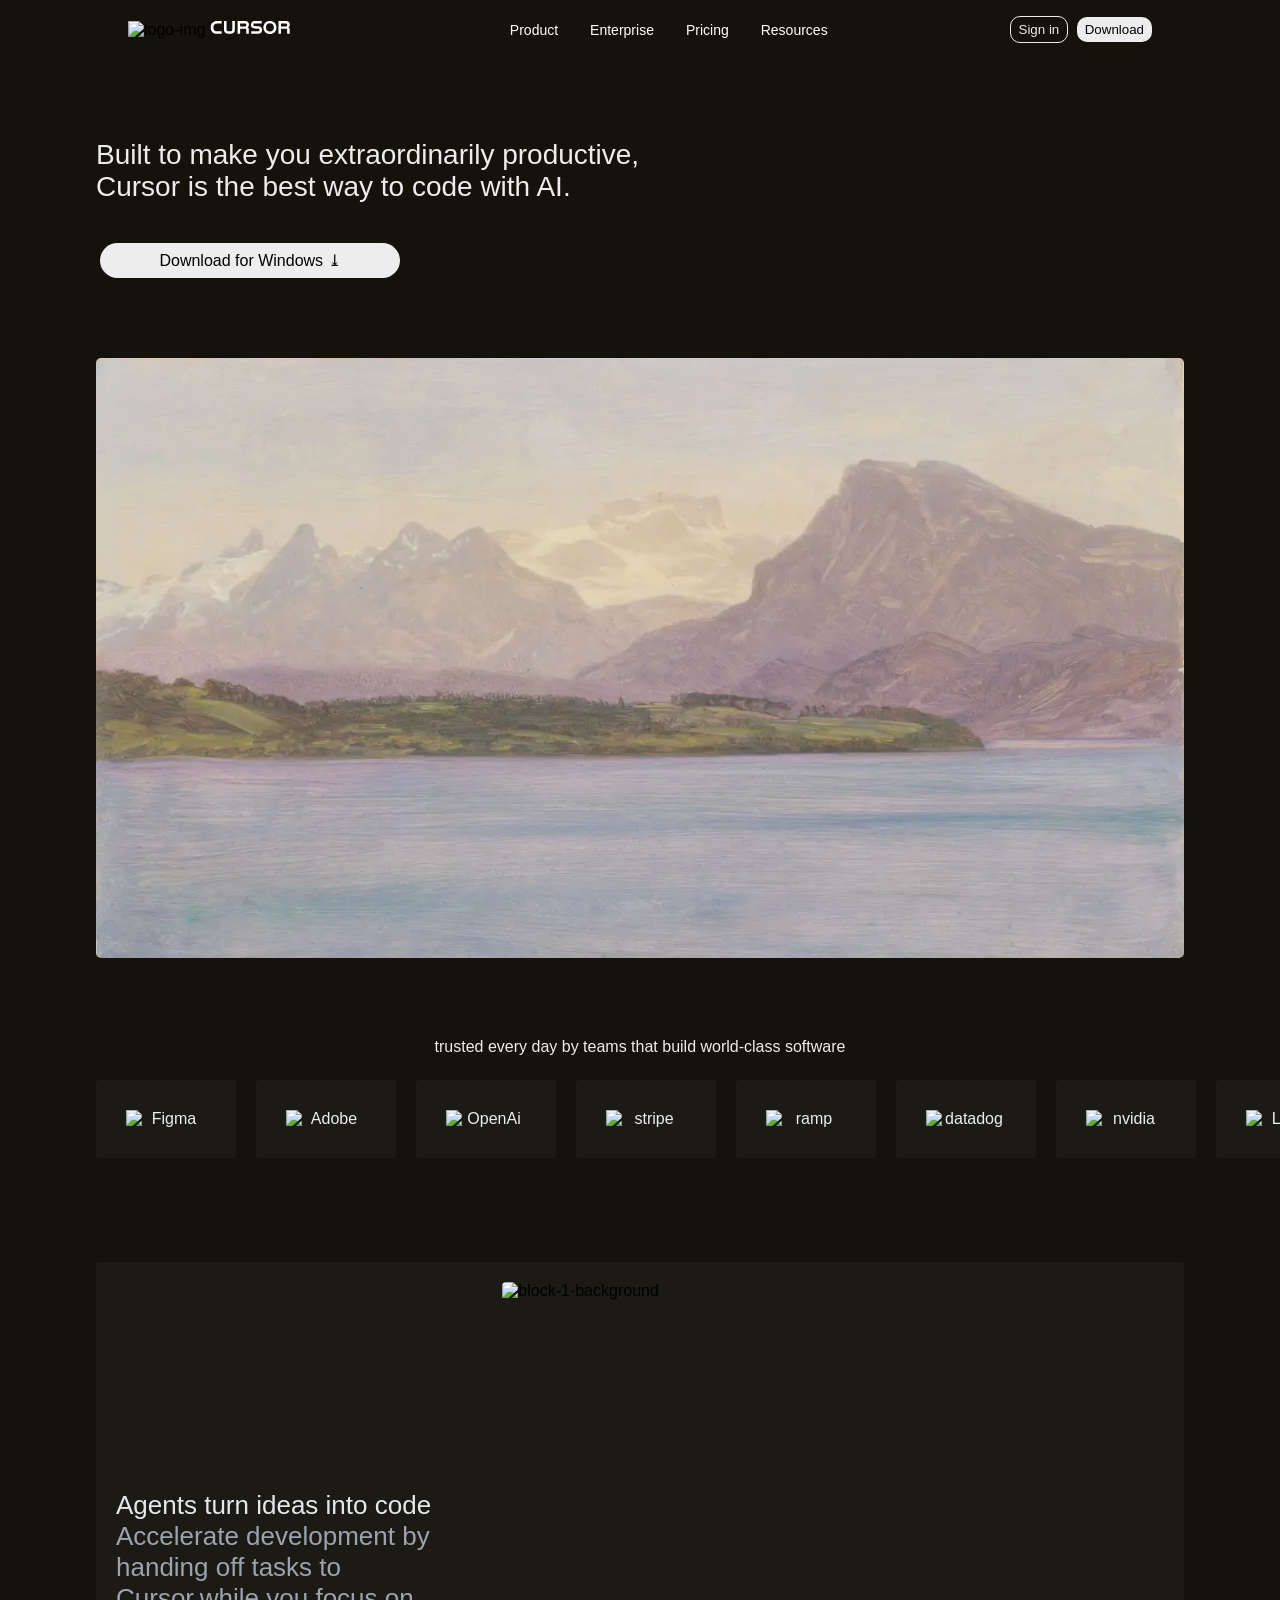
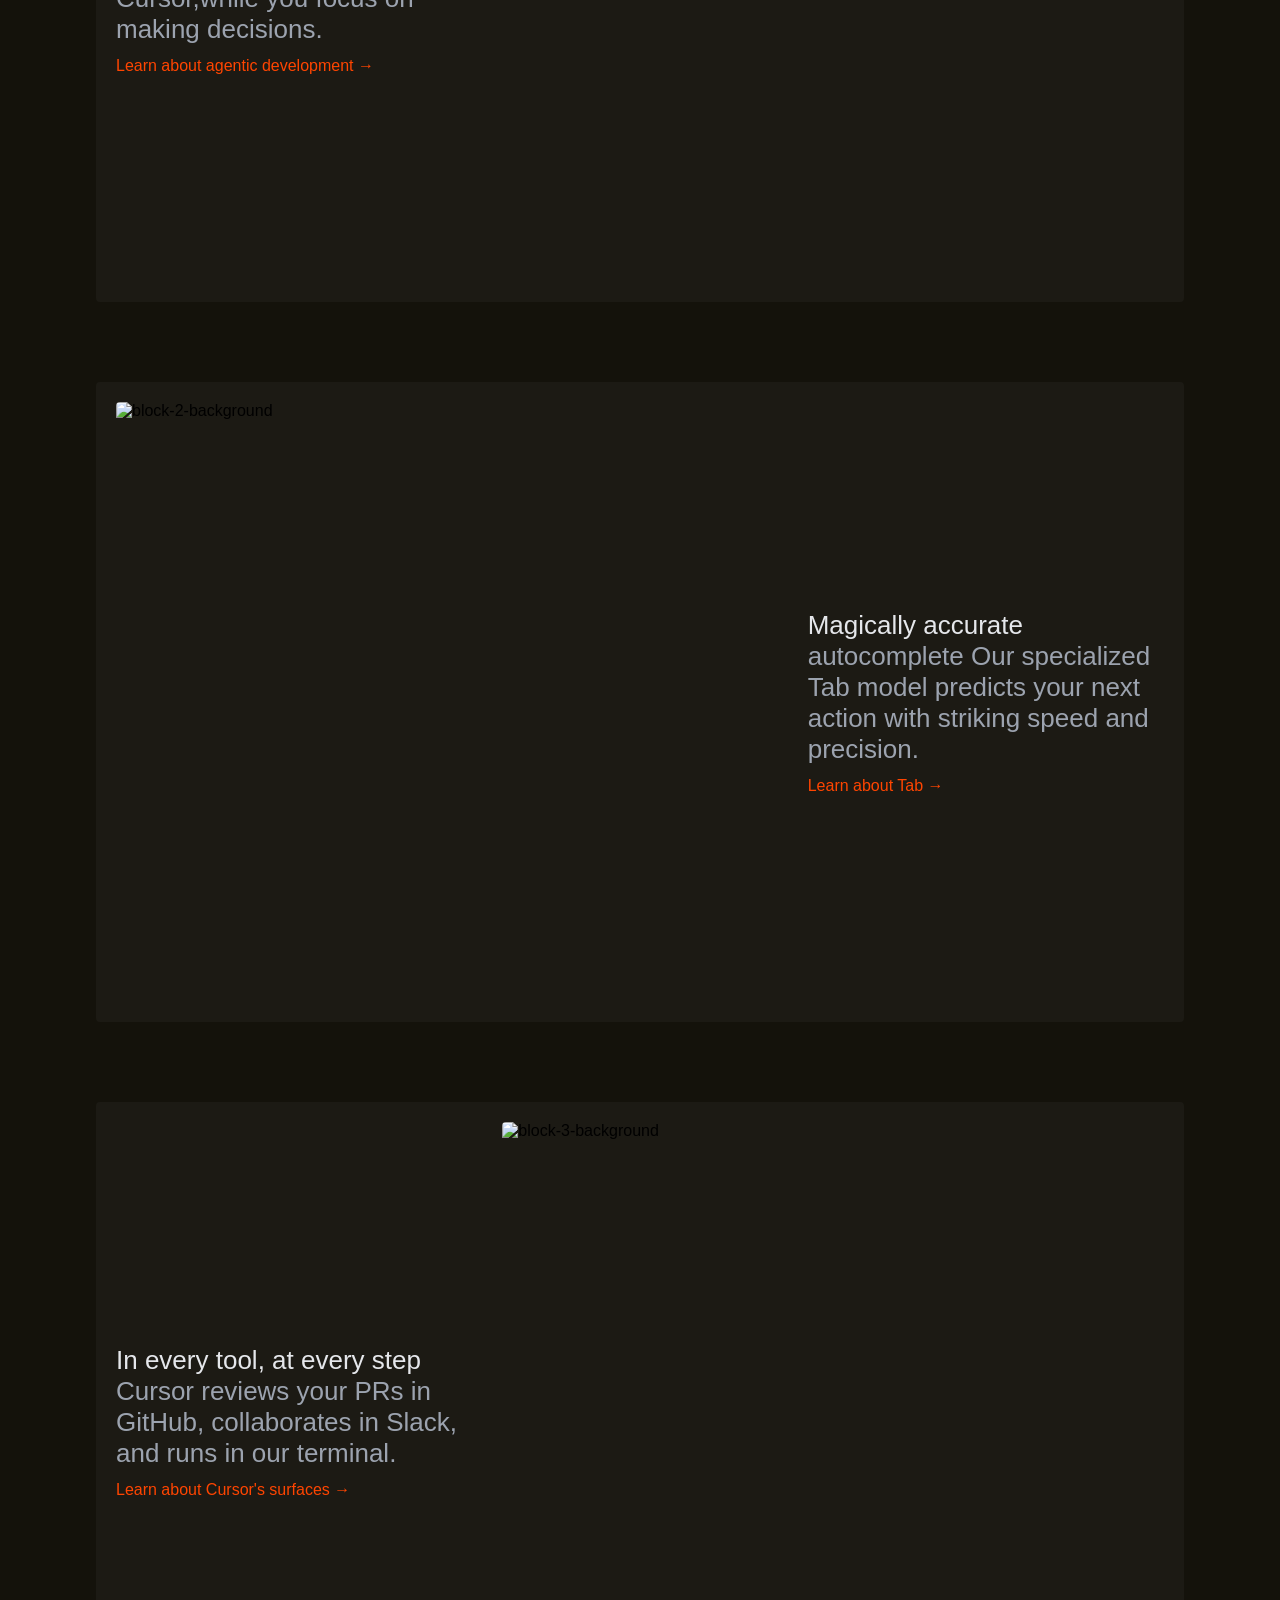
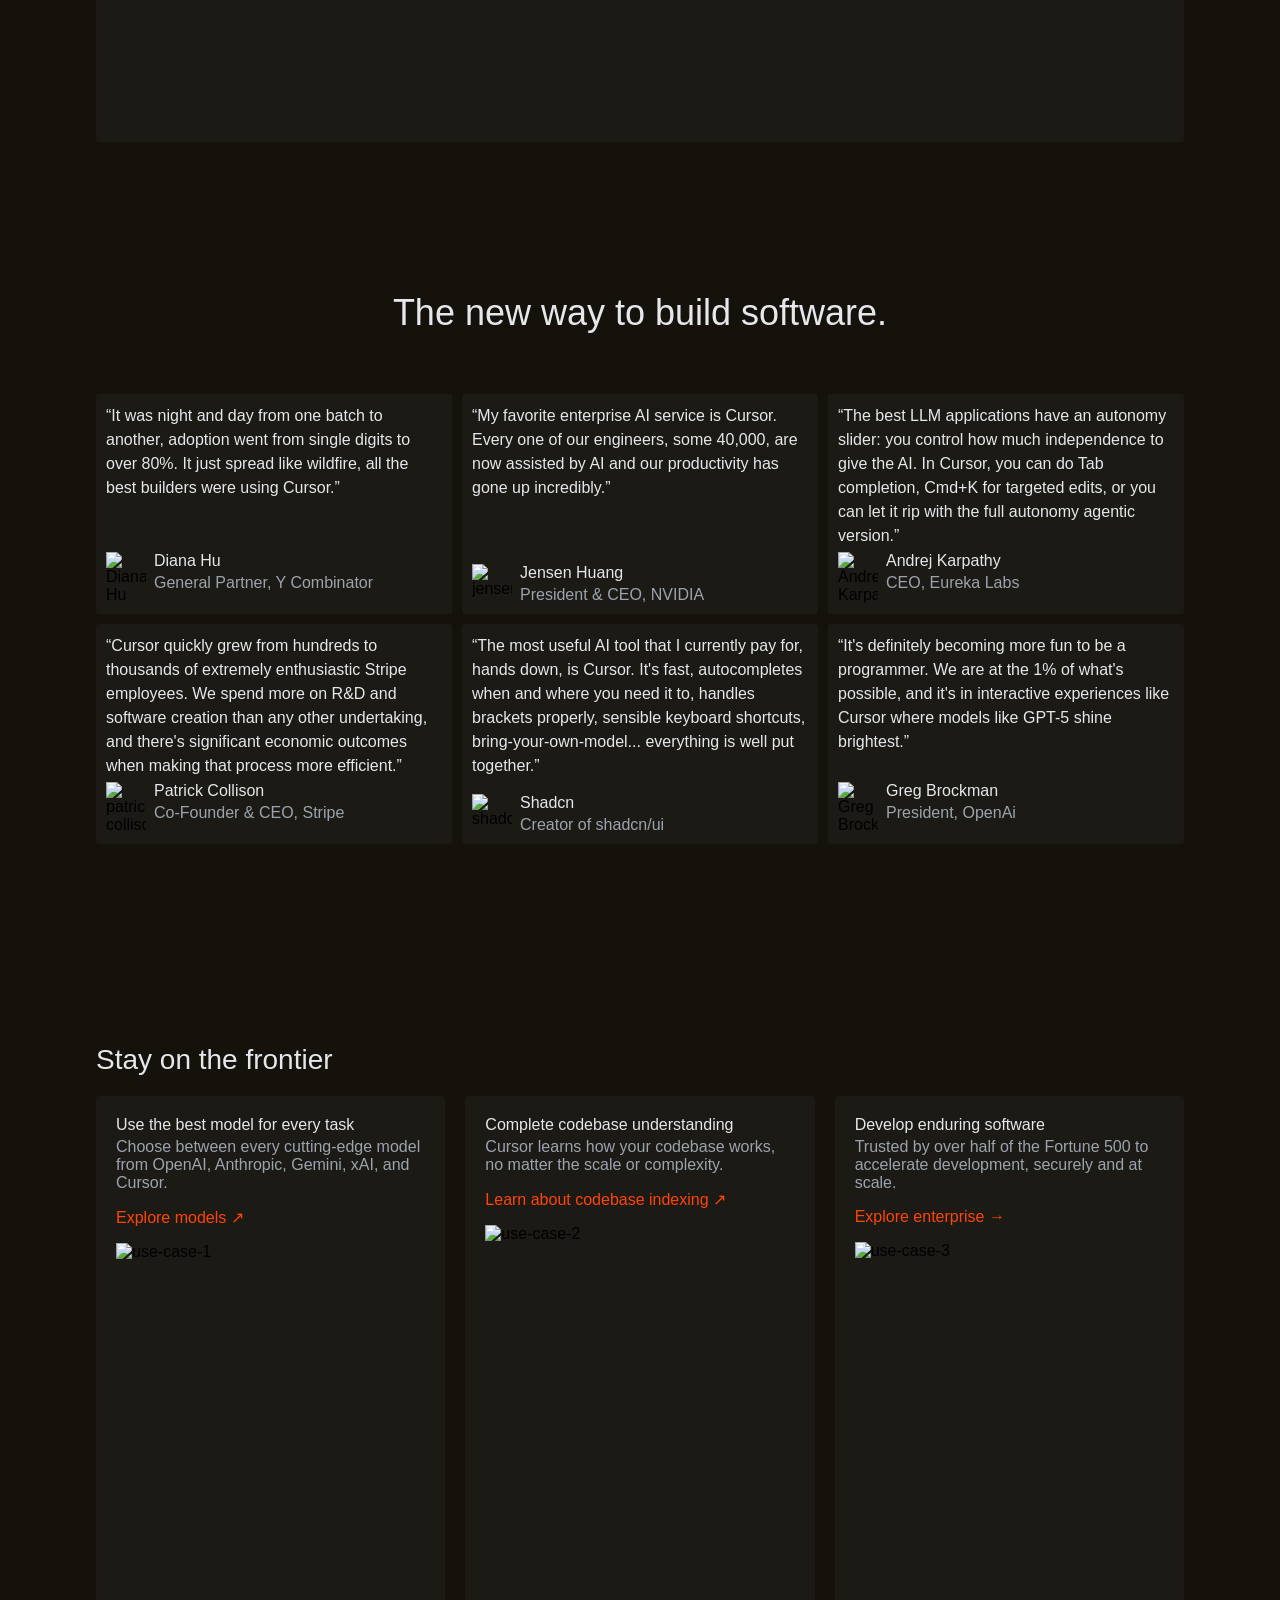
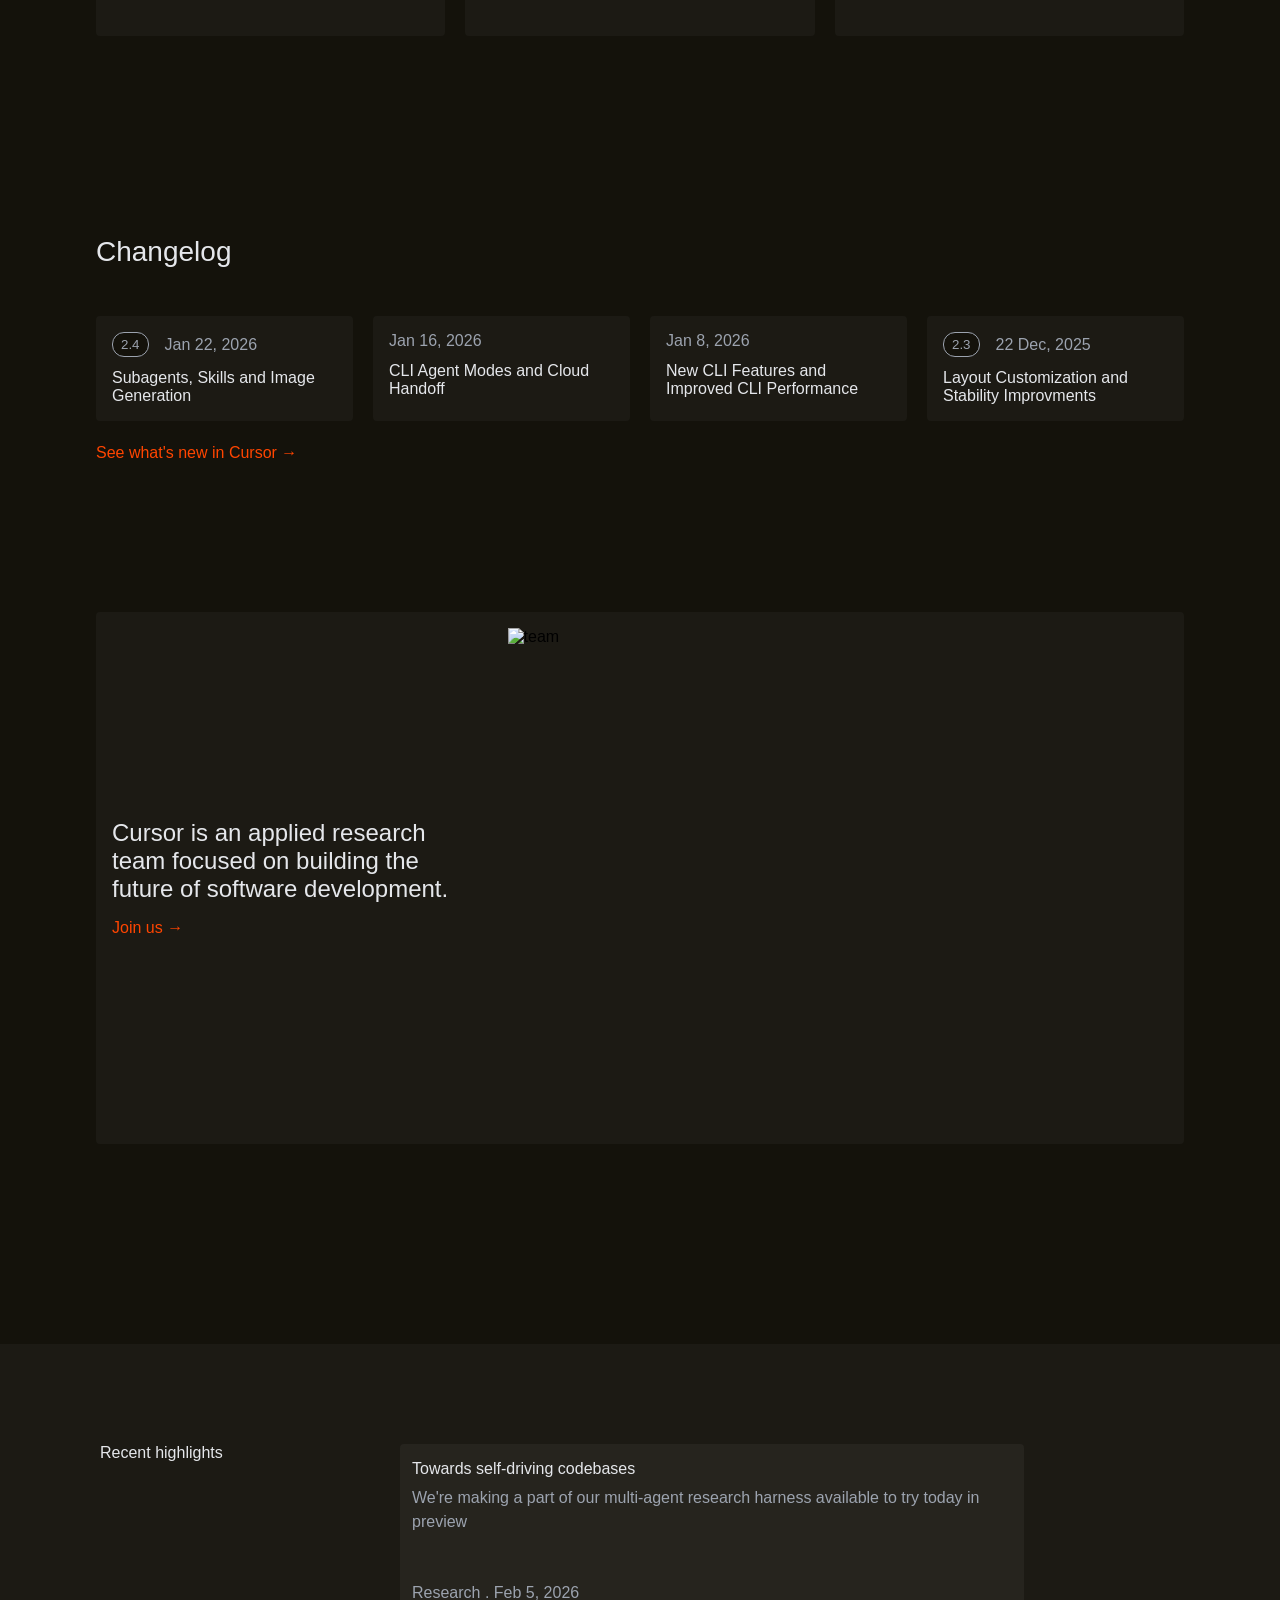
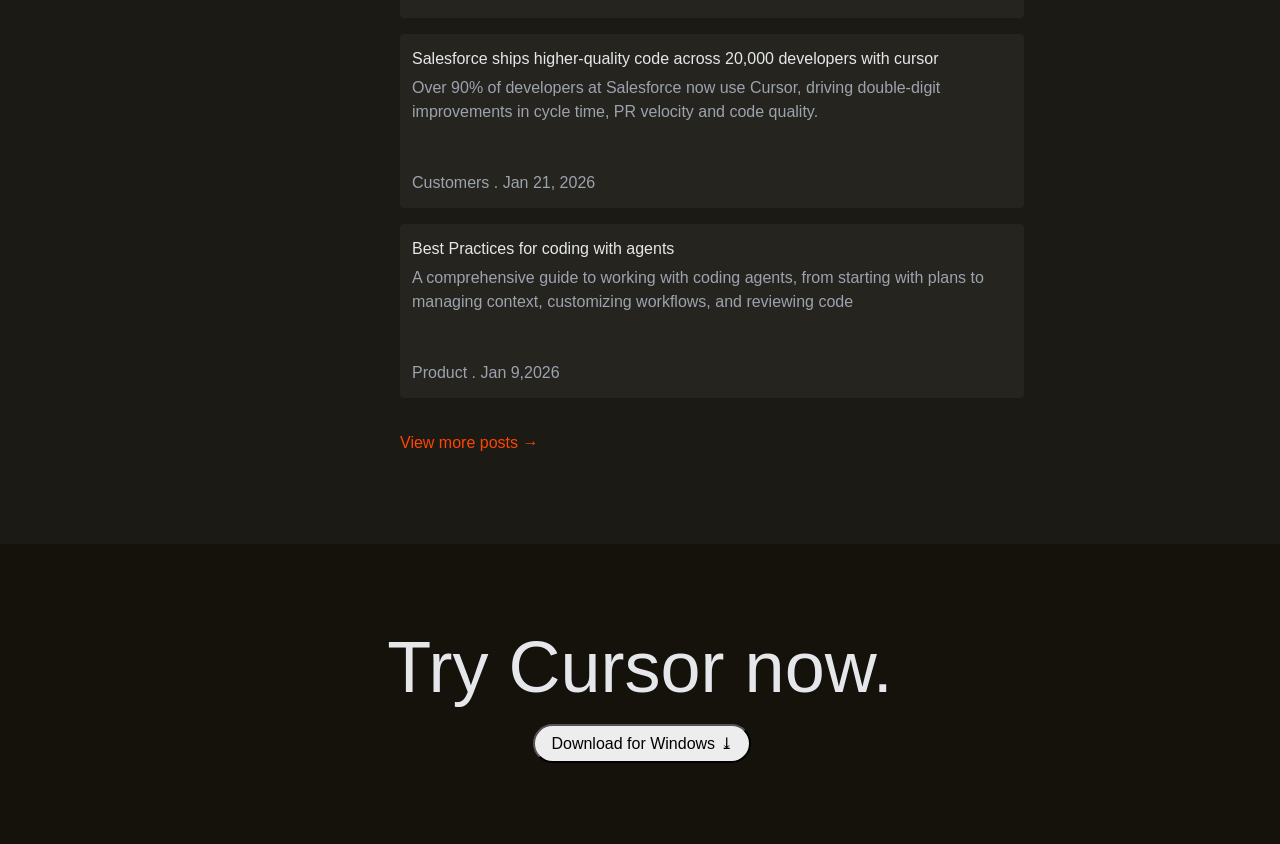
==== commit d8554c33: "UI: section 8 complete" ====
--- a/Assignment_3/index.html
+++ b/Assignment_3/index.html
@@ -315,7 +315,12 @@
 
         </section>
 
-        
+        <section class="try">
+           
+                <h1>Try Cursor now.</h1>
+                <button class="download">Download for Windows &DownArrowBar;</button>
+         
+        </section>
 
     </main>
 
--- a/Assignment_3/styles.css
+++ b/Assignment_3/styles.css
@@ -379,13 +379,12 @@
   background-color: #26241e;
   border-radius: 4px;
   padding: 16px 12px;
-  position: relative;
 }
 
 .highlight .meta {
-  position: absolute;
   bottom: 10px;
   color: var(--text-muted);
+  margin-top: 50px;
 }
 
 .highlight .primary {
@@ -402,3 +401,25 @@
   margin-top: 20px;
   color: orangered;
 }
+
+.try {
+  height: 300px;
+  display: flex;
+  flex-direction: column;
+  justify-content: center;
+  align-items: center;
+}
+
+.try h1 {
+  font-size: 72px;
+  font-weight: 400;
+  color: var(--text-active);
+}
+
+.try  .download {
+  margin-top: 16px;
+  padding: 8px 16px;
+  border-radius: 20px;
+  font-size: 16px;
+  cursor: pointer;
+}
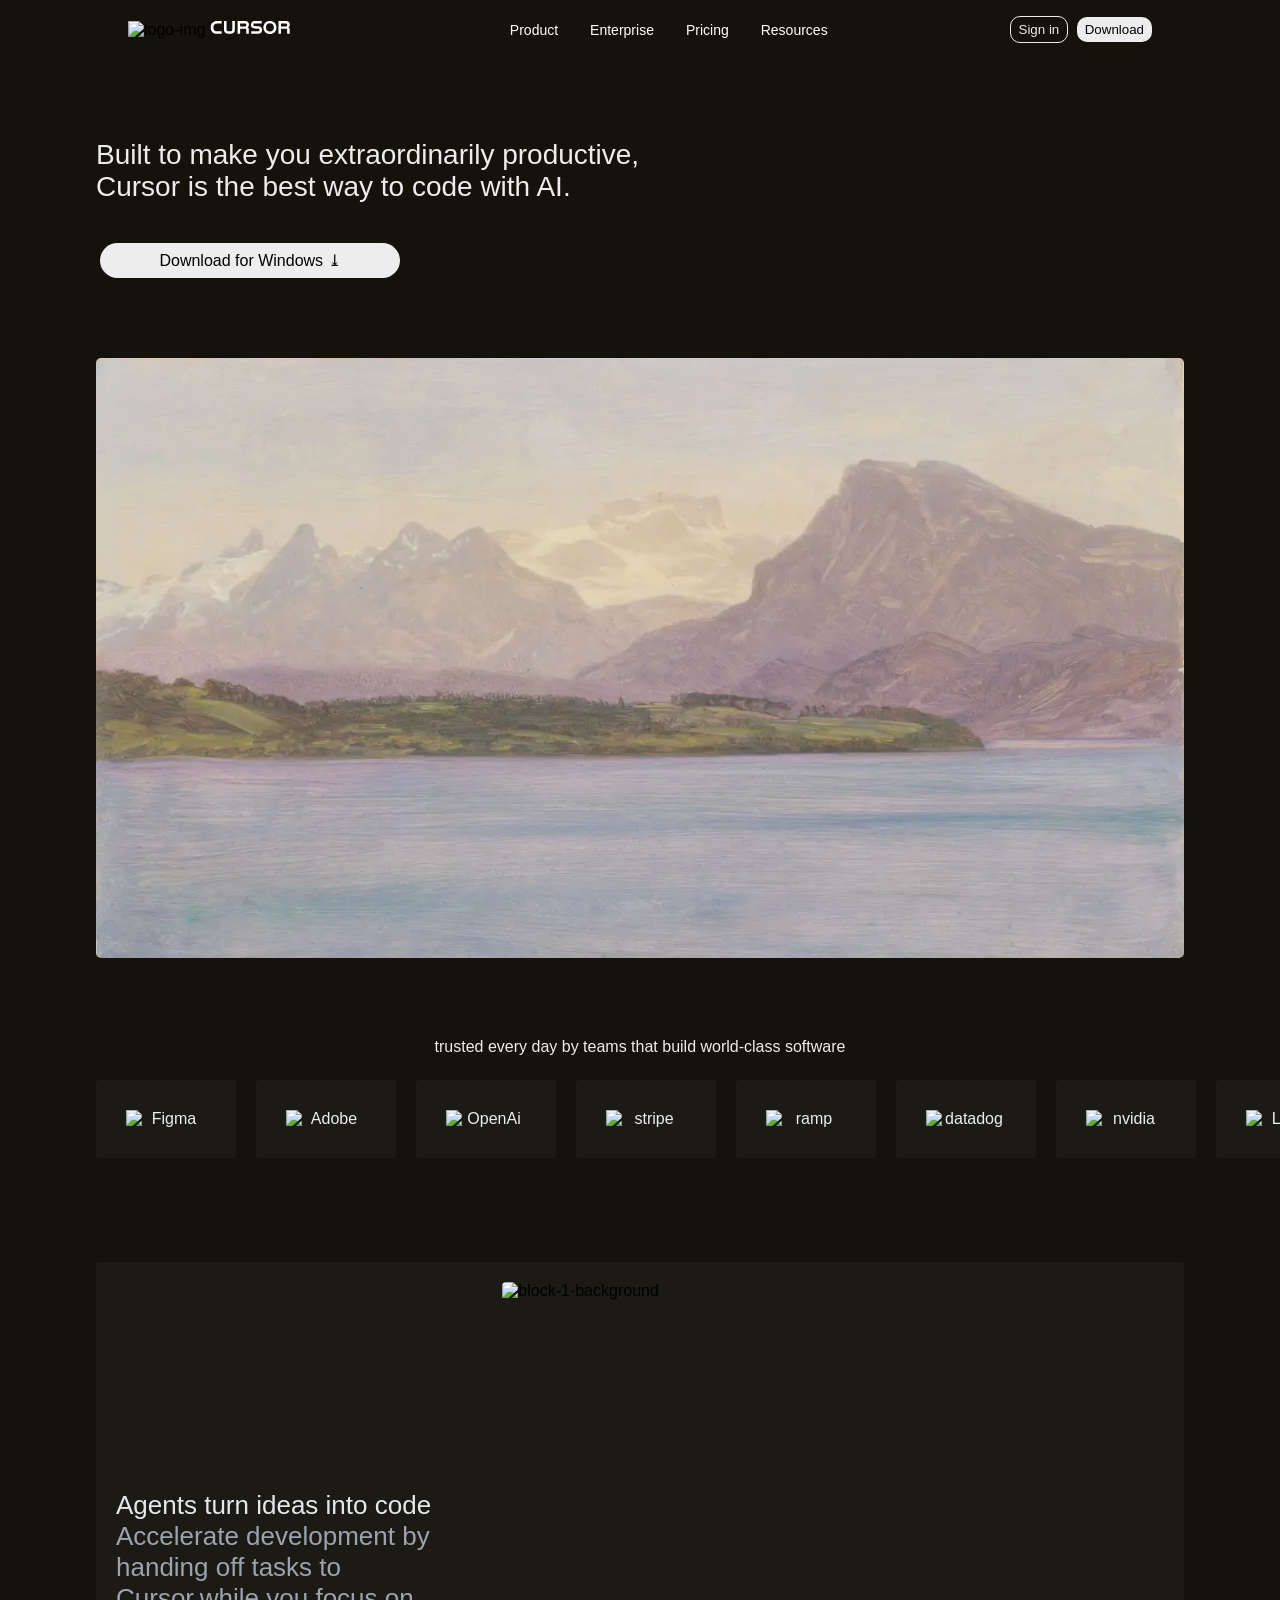
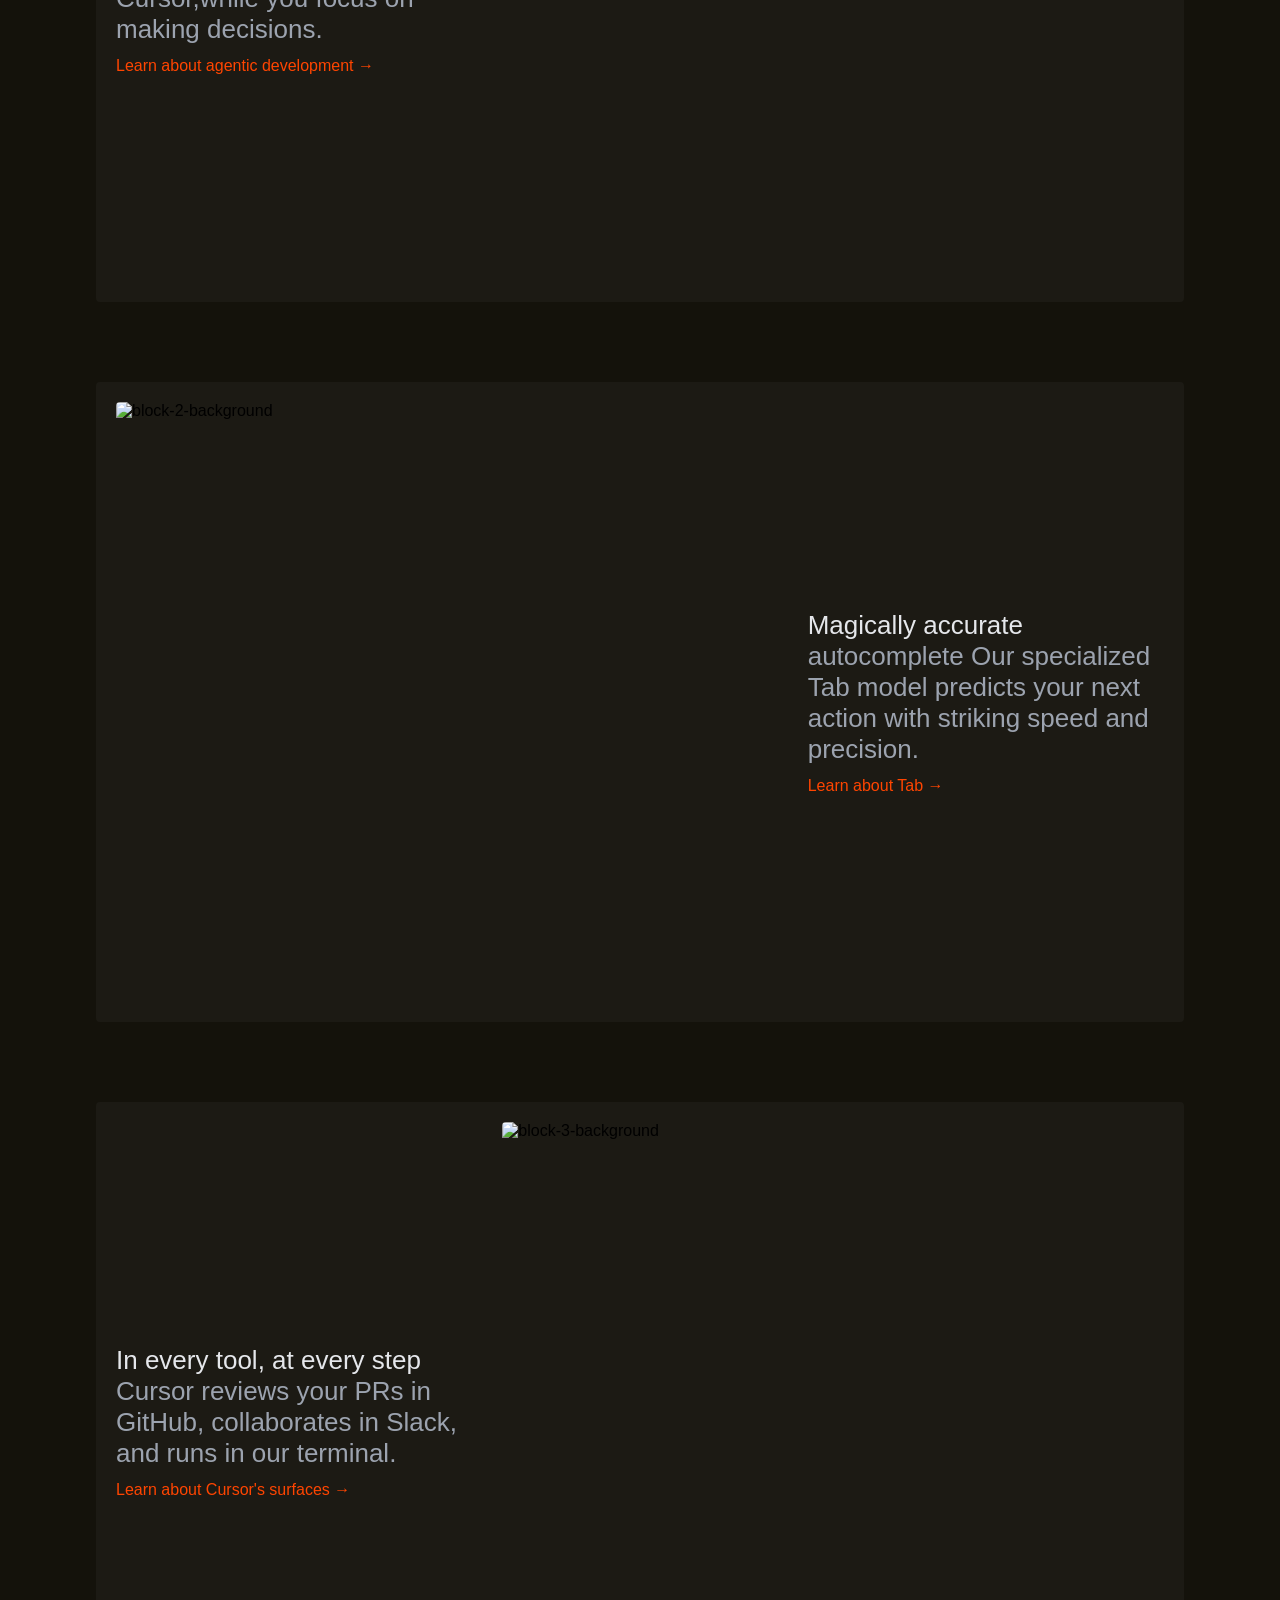
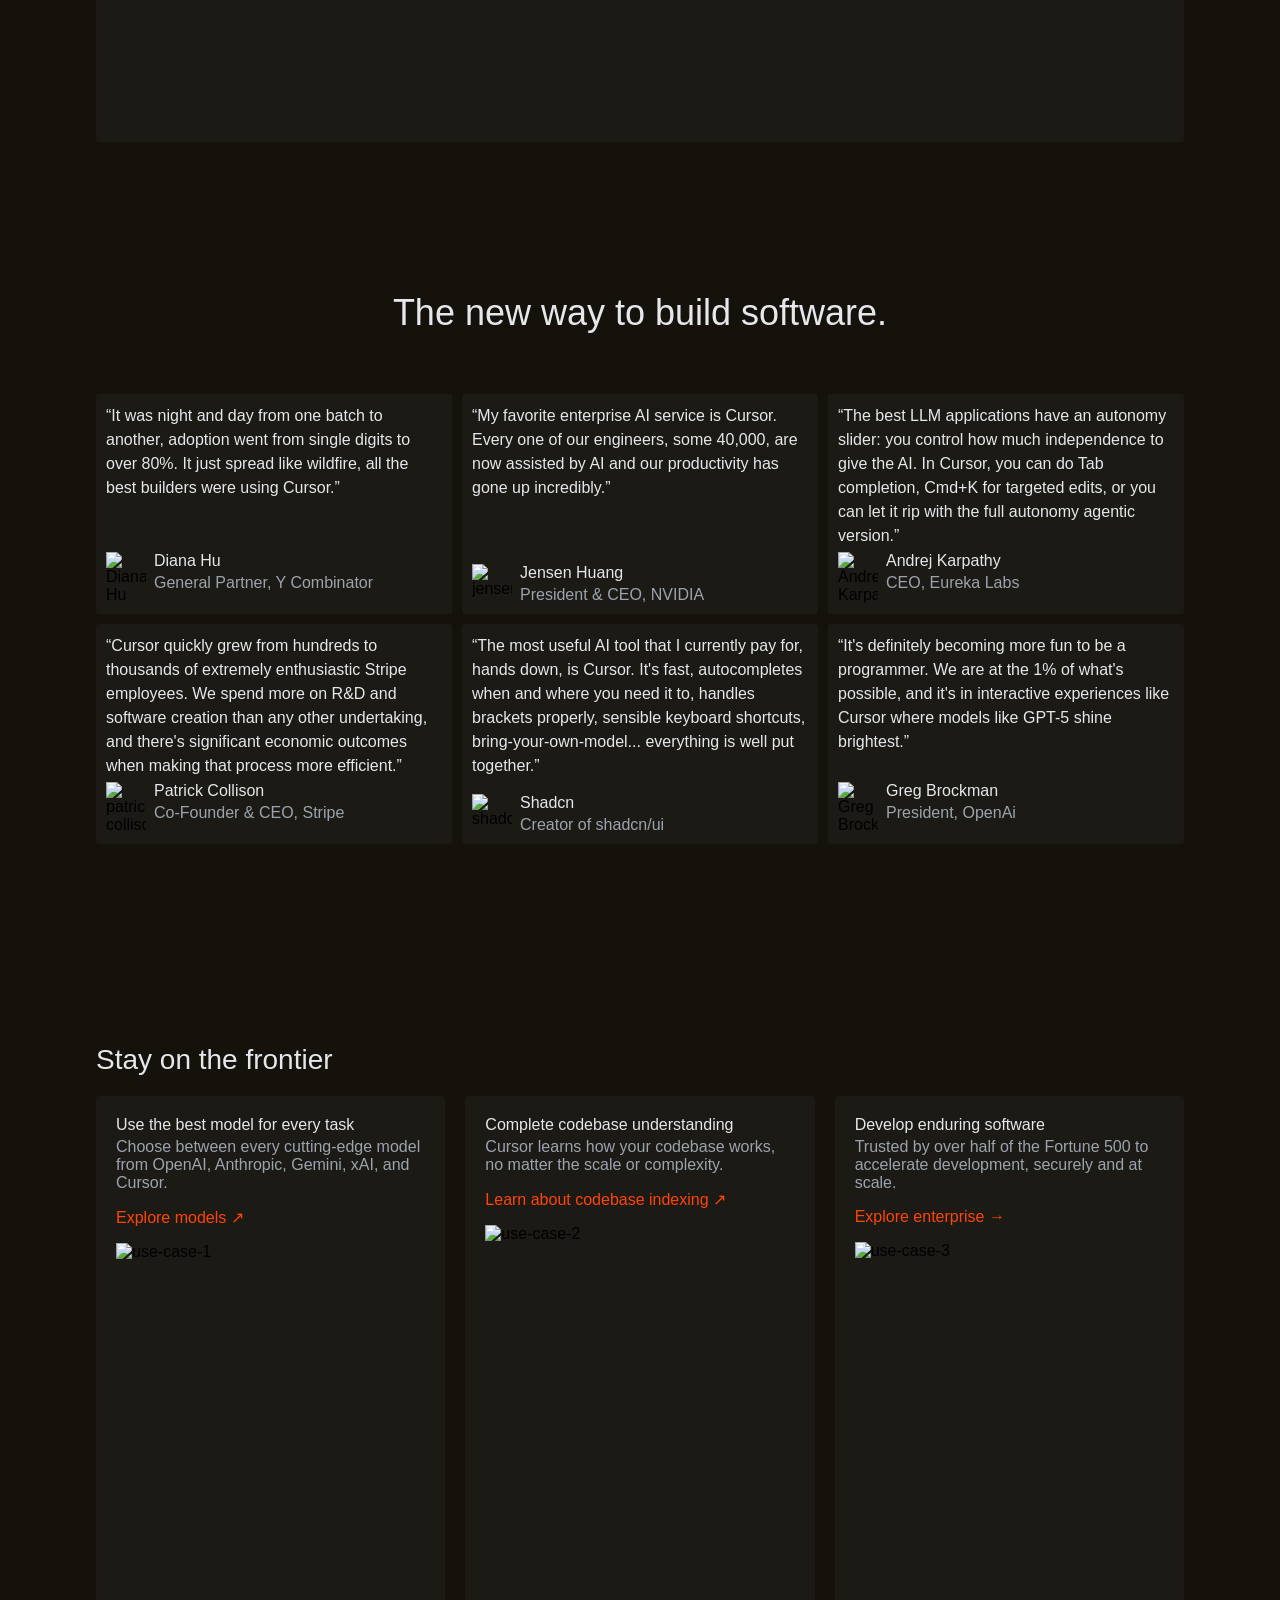
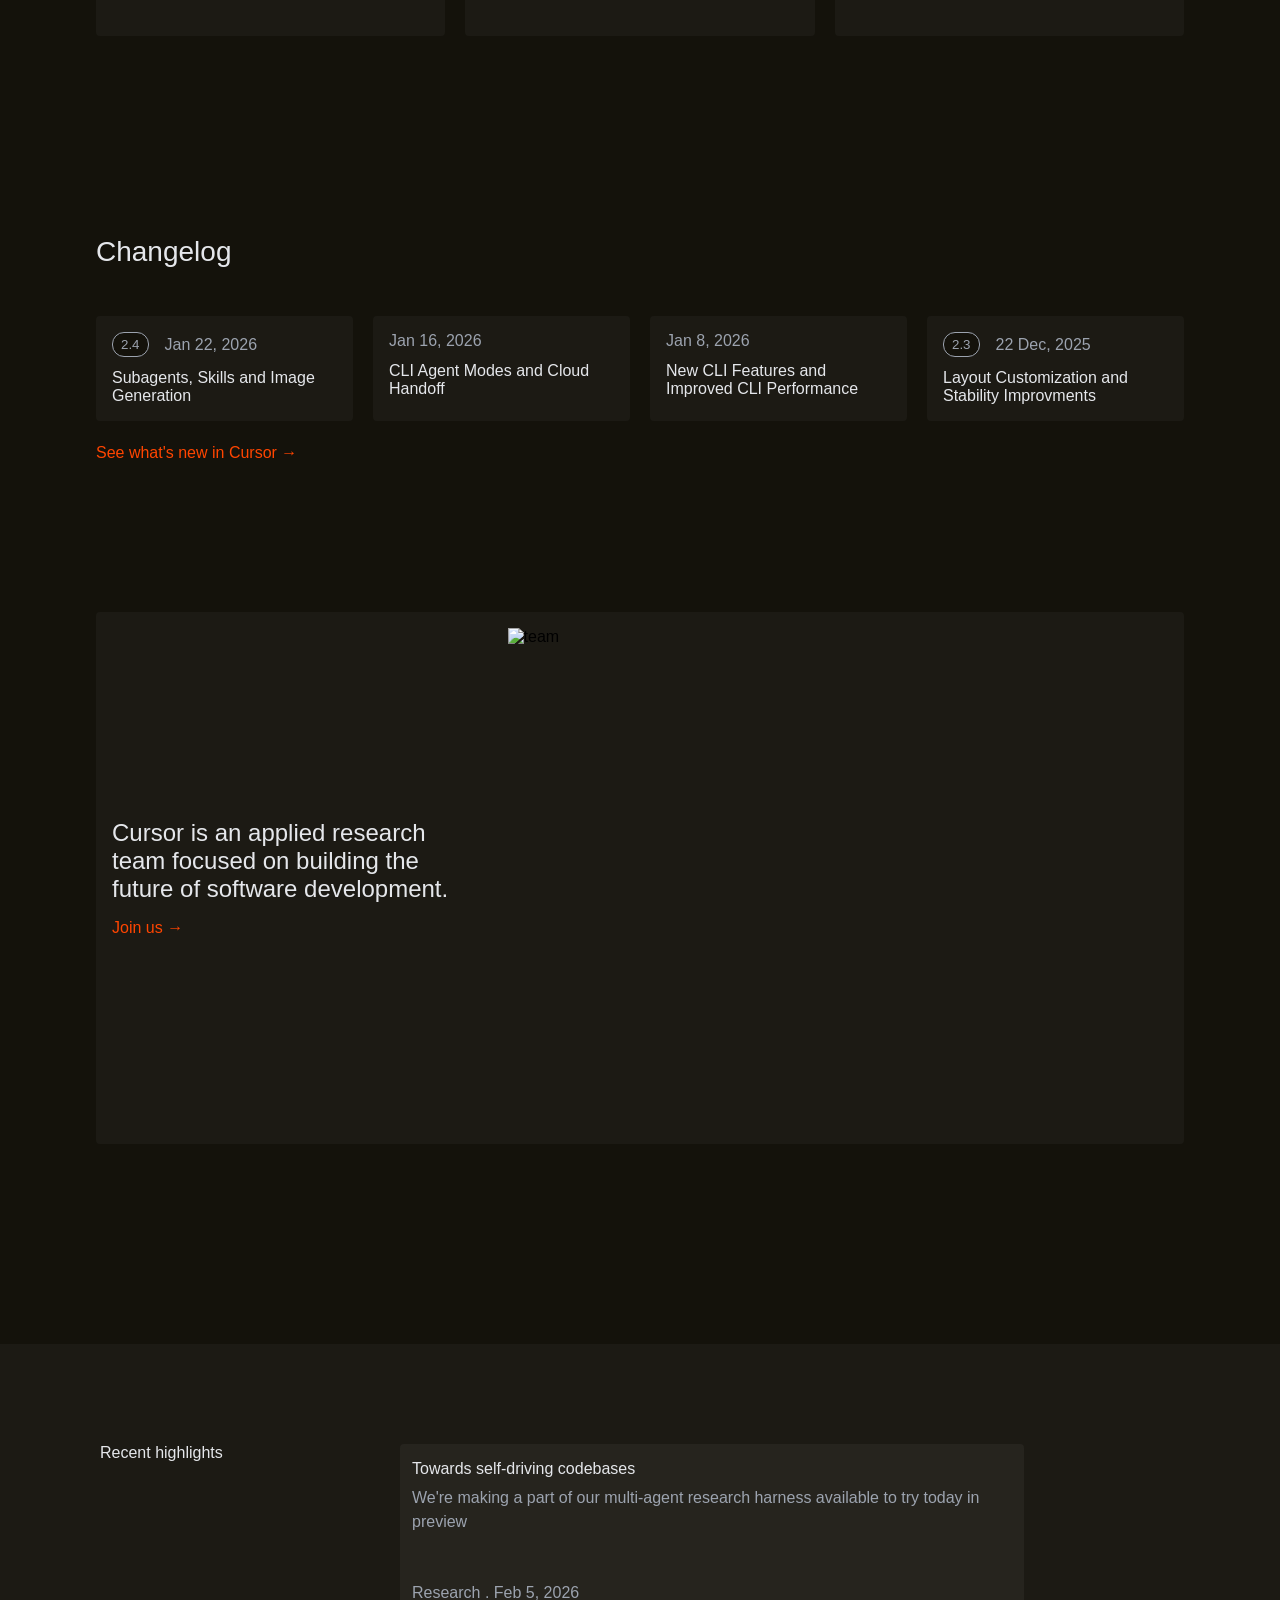
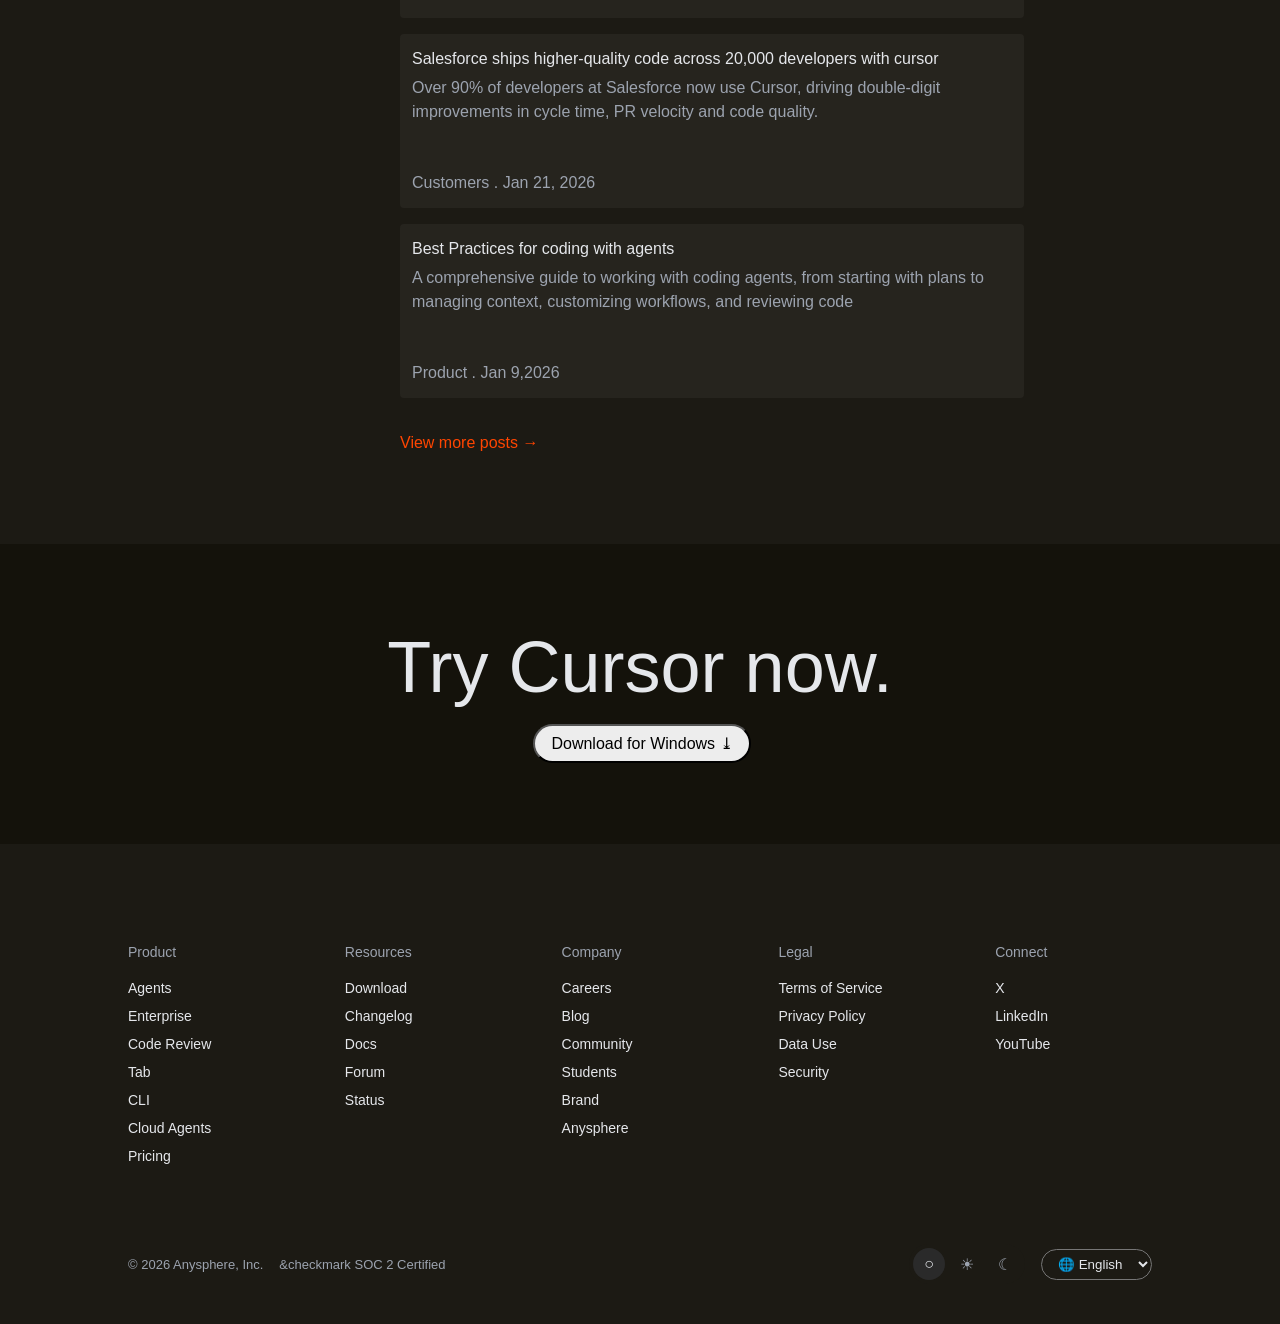
==== commit 6c875e76: "UI: Complete footer section" ====
--- a/Assignment_3/index.html
+++ b/Assignment_3/index.html
@@ -324,11 +324,95 @@
 
     </main>
 
-
-    <footer>
-
-
-    </footer>
+    <footer class="footer">
+
+  <div class="footer-links">
+
+    <ul>
+      <li>Product</li>
+      <li>Agents</li>
+      <li>Enterprise</li>
+      <li>Code Review</li>
+      <li>Tab</li>
+      <li>CLI</li>
+      <li>Cloud Agents</li>
+      <li>Pricing</li>
+    </ul>
+
+    <ul>
+      <li>Resources</li>
+      <li>Download</li>
+      <li>Changelog</li>
+      <li>Docs</li>
+      <li>Forum</li>
+      <li>Status</li>
+    </ul>
+
+    <ul>
+      <li>Company</li>
+      <li>Careers</li>
+      <li>Blog</li>
+      <li>Community</li>
+      <li>Students</li>
+      <li>Brand</li>
+      <li>Anysphere</li>
+    </ul>
+
+    <ul>
+      <li>Legal</li>
+      <li>Terms of Service</li>
+      <li>Privacy Policy</li>
+      <li>Data Use</li>
+      <li>Security</li>
+    </ul>
+
+    <ul>
+      <li>Connect</li>
+      <li>X</li>
+      <li>LinkedIn</li>
+      <li>YouTube</li>
+    </ul>
+
+  </div>
+
+  <div class="footer-bottom">
+
+    <div class="footer-left">
+      <p>&copy 2026 Anysphere, Inc.</p>
+      <span>&checkmark SOC 2 Certified</span>
+    </div>
+
+    <div class="footer-right">
+
+      <div class="theme-toggle">
+
+        <label>
+          <input type="radio" name="theme" checked>
+          <span>&#9675;</span>
+        </label>
+
+        <label>
+          <input type="radio" name="theme">
+          <span>&#9728;</span>
+        </label>
+
+        <label>
+          <input type="radio" name="theme">
+          <span>&#9790;</span>
+        </label>
+
+      </div>
+
+      <select class="language">
+        <option>&#127760 English</option>
+        <option>Hindi</option>
+      </select>
+
+    </div>
+
+  </div>
+
+</footer>
     
 </body>
 </html>
--- a/Assignment_3/styles.css
+++ b/Assignment_3/styles.css
@@ -423,3 +423,99 @@
   font-size: 16px;
   cursor: pointer;
 }
+
+.footer {
+  padding: 100px 10% 40px;
+  background-color: var(--secondary-color);
+  display: flex;
+  flex-direction: column;
+  gap: 80px;
+}
+
+.footer-links {
+  display: grid;
+  grid-template-columns: repeat(5, 1fr);
+  gap: 60px;
+}
+
+.footer-links ul {
+  list-style: none;
+  display: flex;
+  flex-direction: column;
+  gap: 12px;
+  padding: 0;
+}
+
+.footer-links ul li:first-child {
+  color: var(--text-muted);
+  font-size: 14px;
+  margin-bottom: 8px;
+}
+
+.footer-links ul li {
+  color: var(--text-active);
+  font-size: 14px;
+  cursor: pointer;
+}
+
+.footer-bottom {
+  display: flex;
+  justify-content: space-between;
+  align-items: center;
+}
+
+.footer-left {
+  display: flex;
+  gap: 16px;
+  color: var(--text-muted);
+  font-size: 13px;
+}
+
+.footer-right {
+  display: flex;
+  align-items: center;
+  gap: 16px;
+}
+
+.theme-toggle {
+  display: flex;
+  gap: 6px;
+  padding: 4px;
+  background-color: var(--secondary-color);
+  border-radius: 20px;
+}
+
+.theme-toggle input {
+  display: none;
+}
+
+.theme-toggle span {
+  width: 32px;
+  height: 32px;
+  display: flex;
+  align-items: center;
+  justify-content: center;
+  border-radius: 50%;
+  font-size: 16px;
+  color: var(--text-muted);
+  cursor: pointer;
+}
+
+.theme-toggle input:checked + span {
+  background-color: #2a2a2a;
+  color: var(--text-active);
+}
+
+.theme-toggle span:hover {
+  background-color: #1f1f1f;
+}
+
+
+.language {
+  background-color: var(--secondary-color);
+  color: var(--text-active);
+  padding: 6px 12px;
+  border-radius: 16px;
+  cursor: pointer;
+}
+
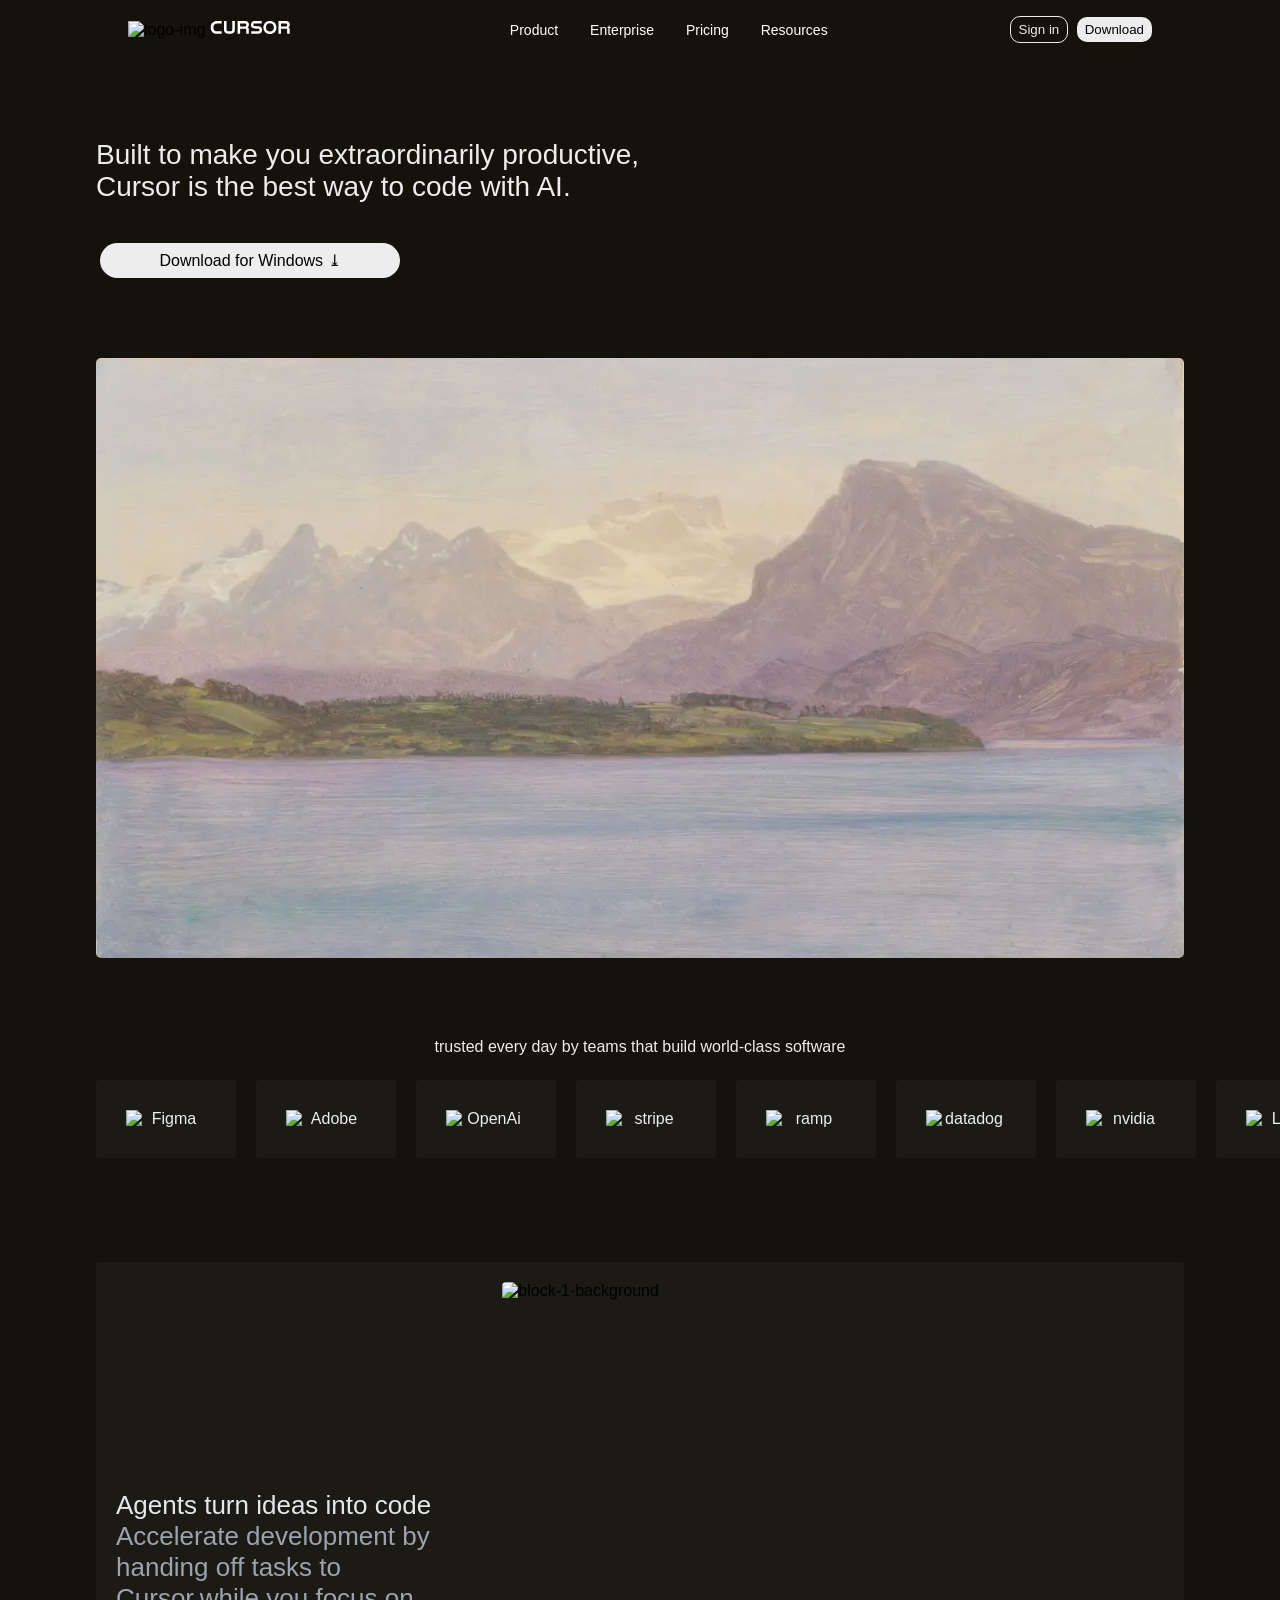
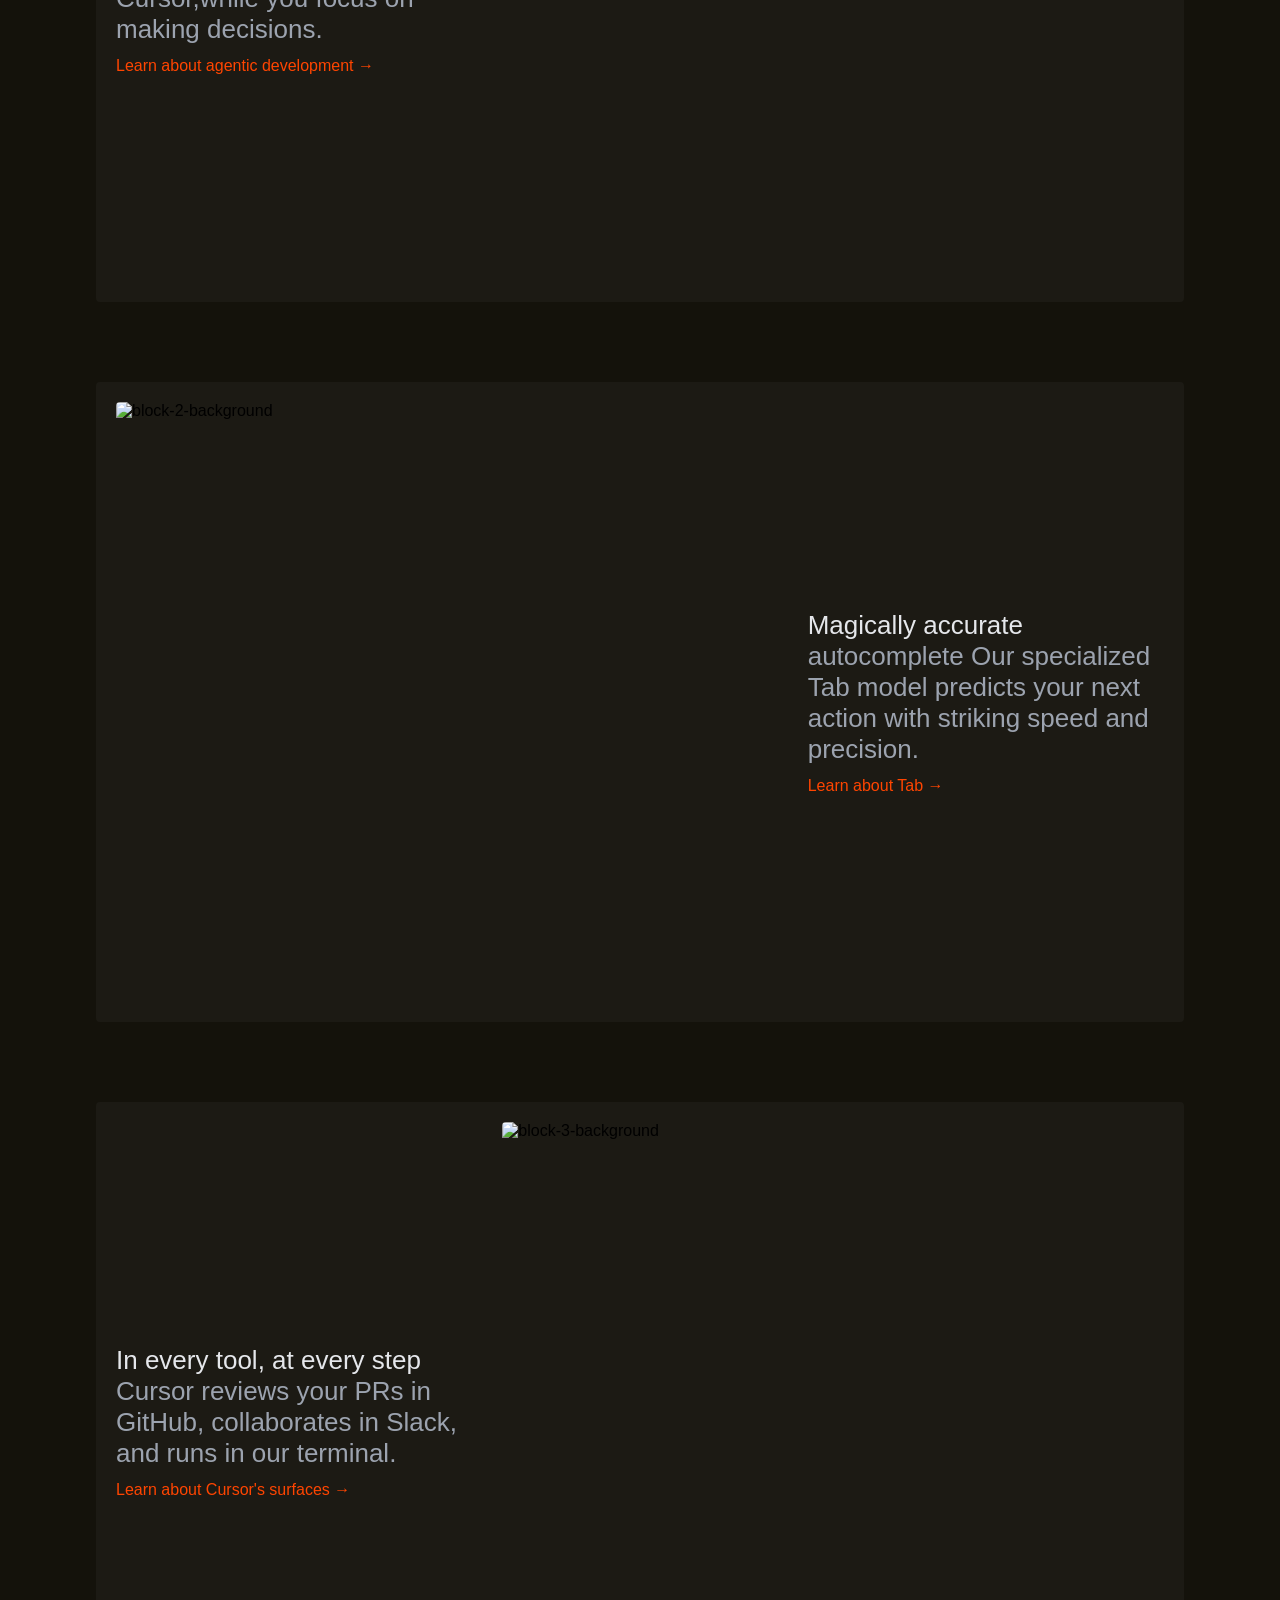
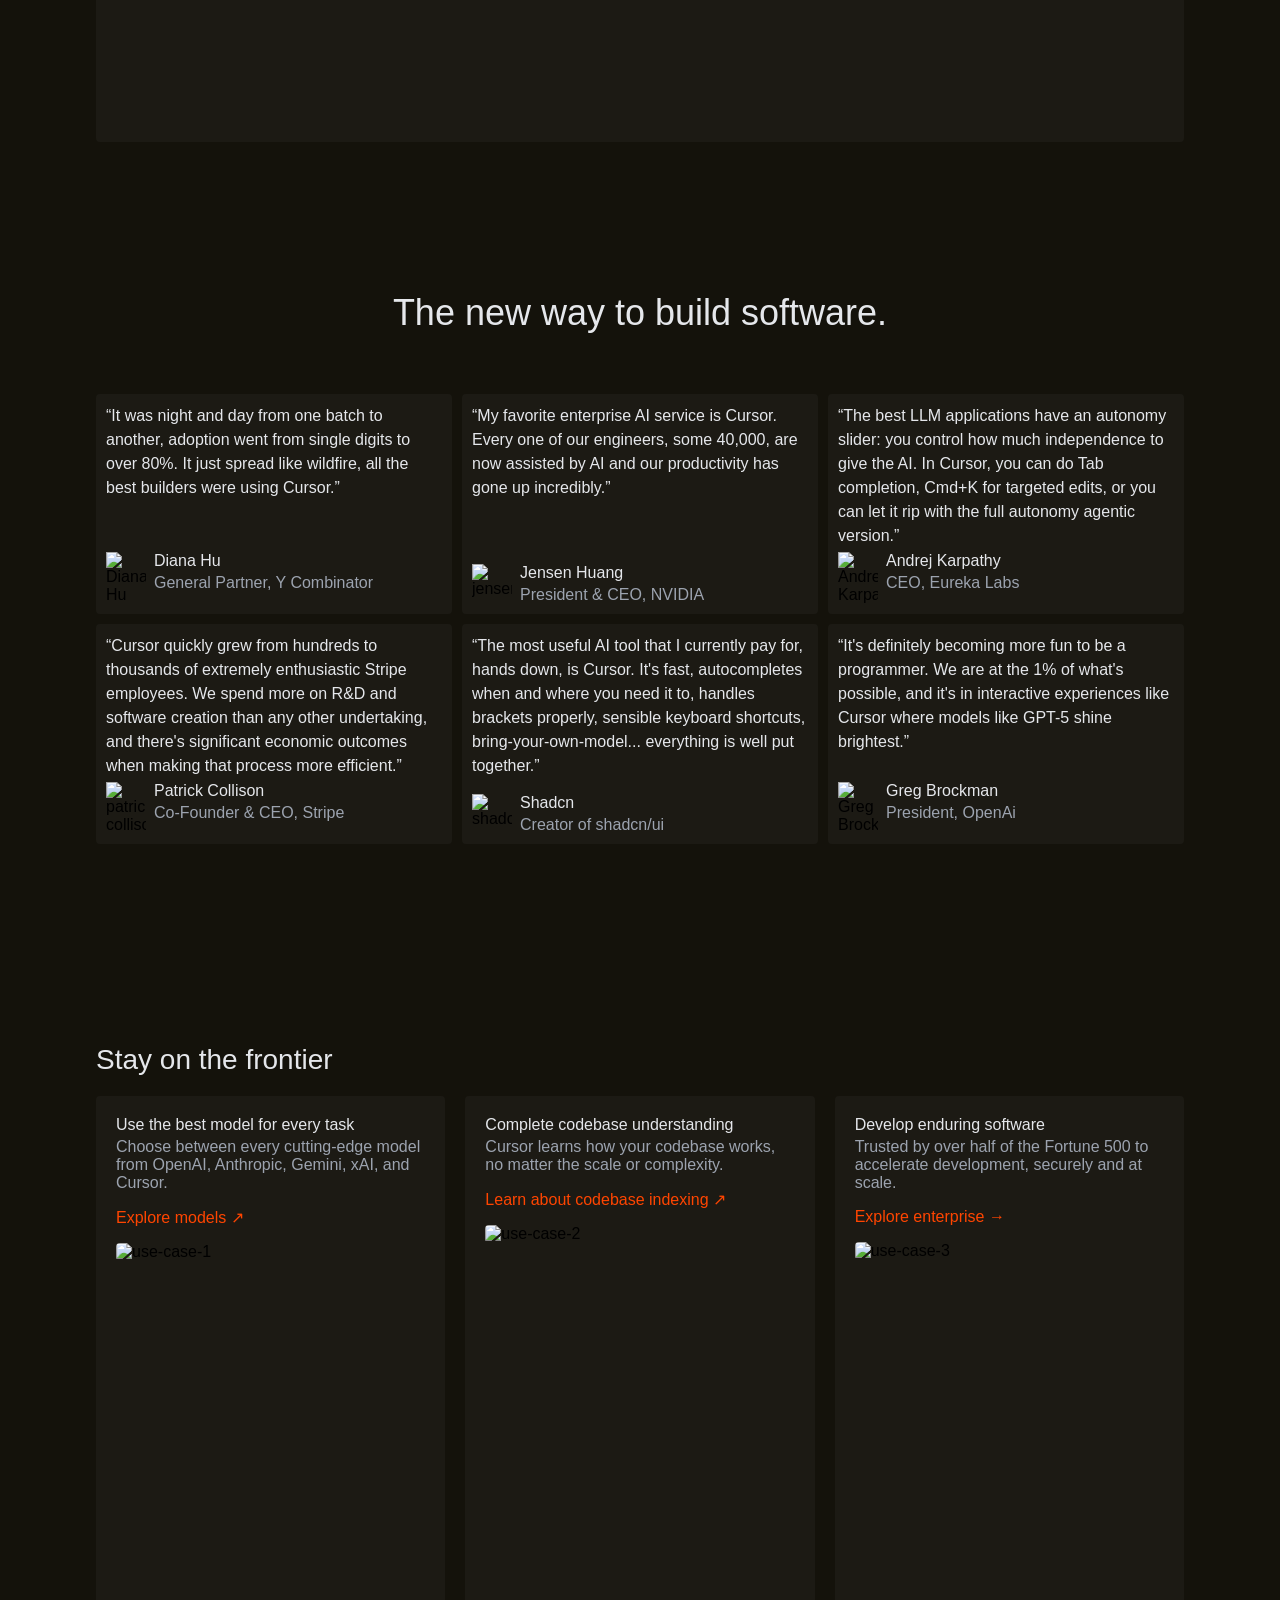
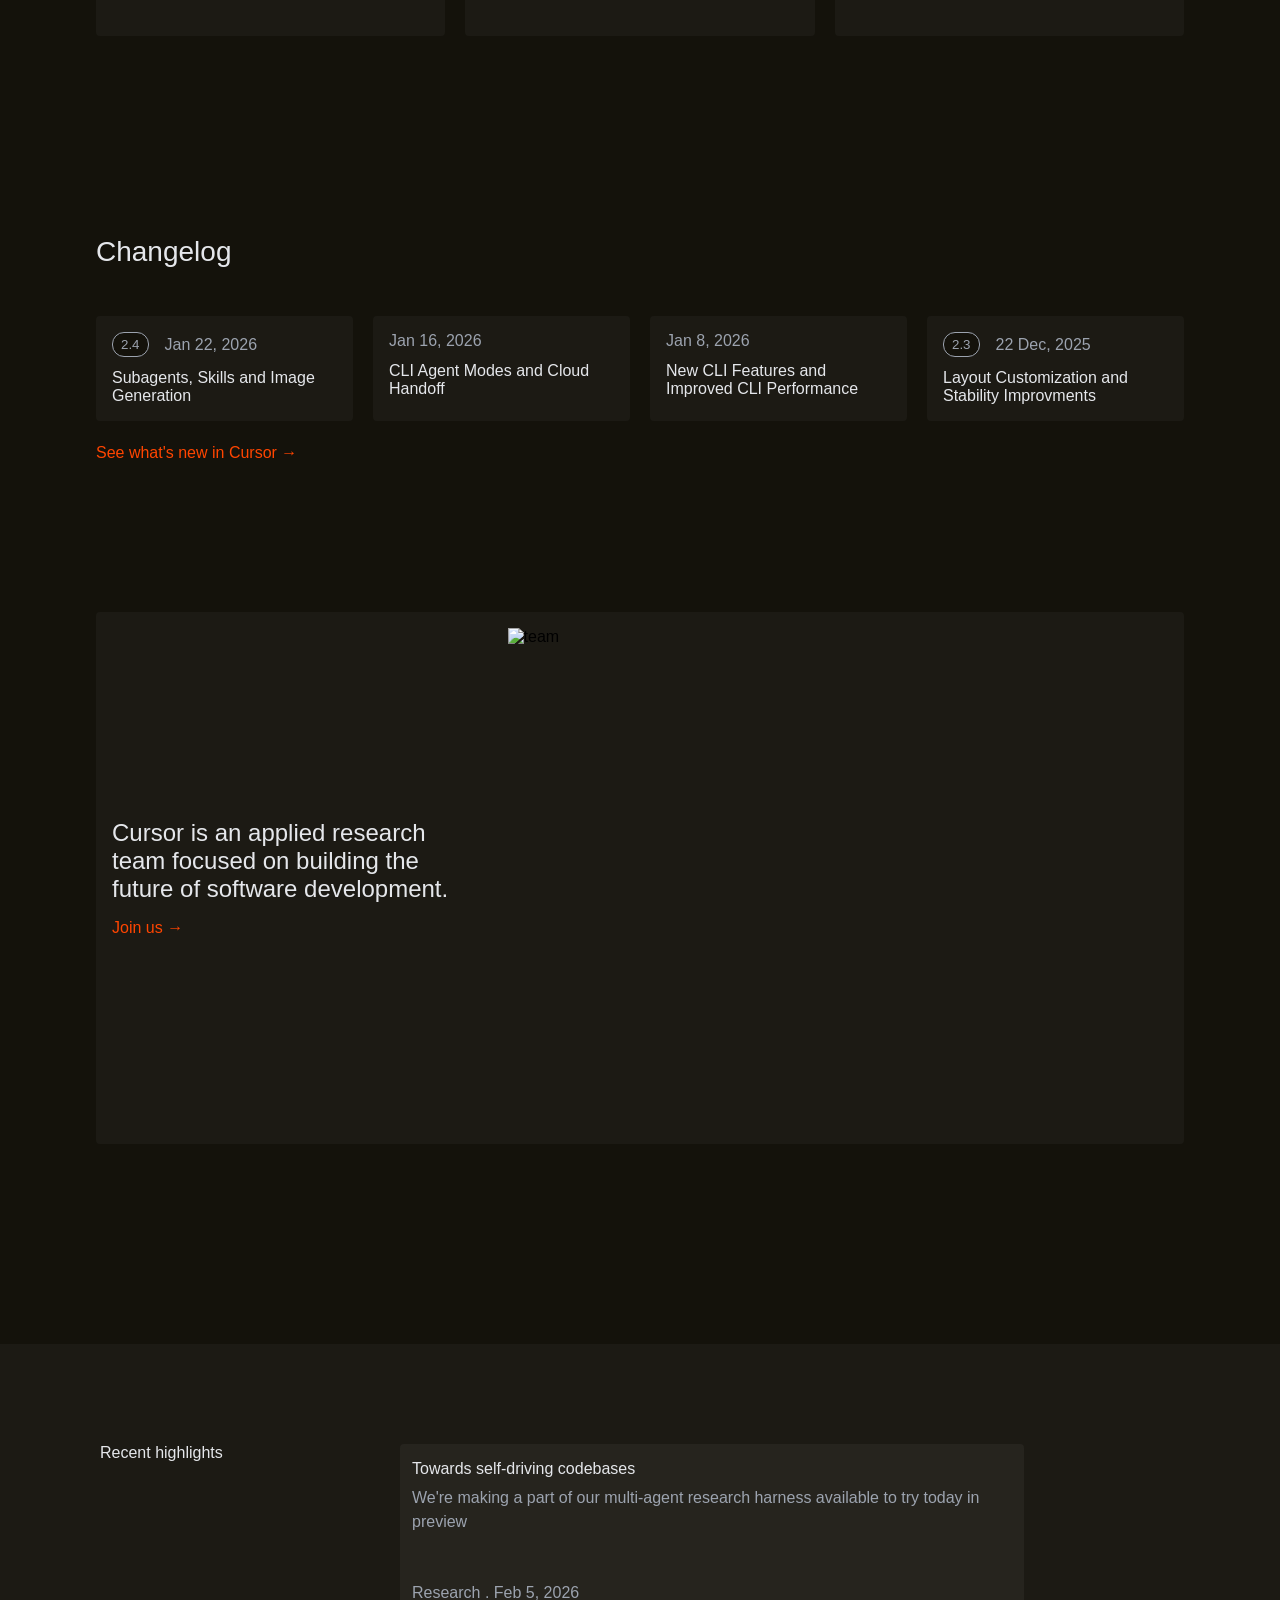
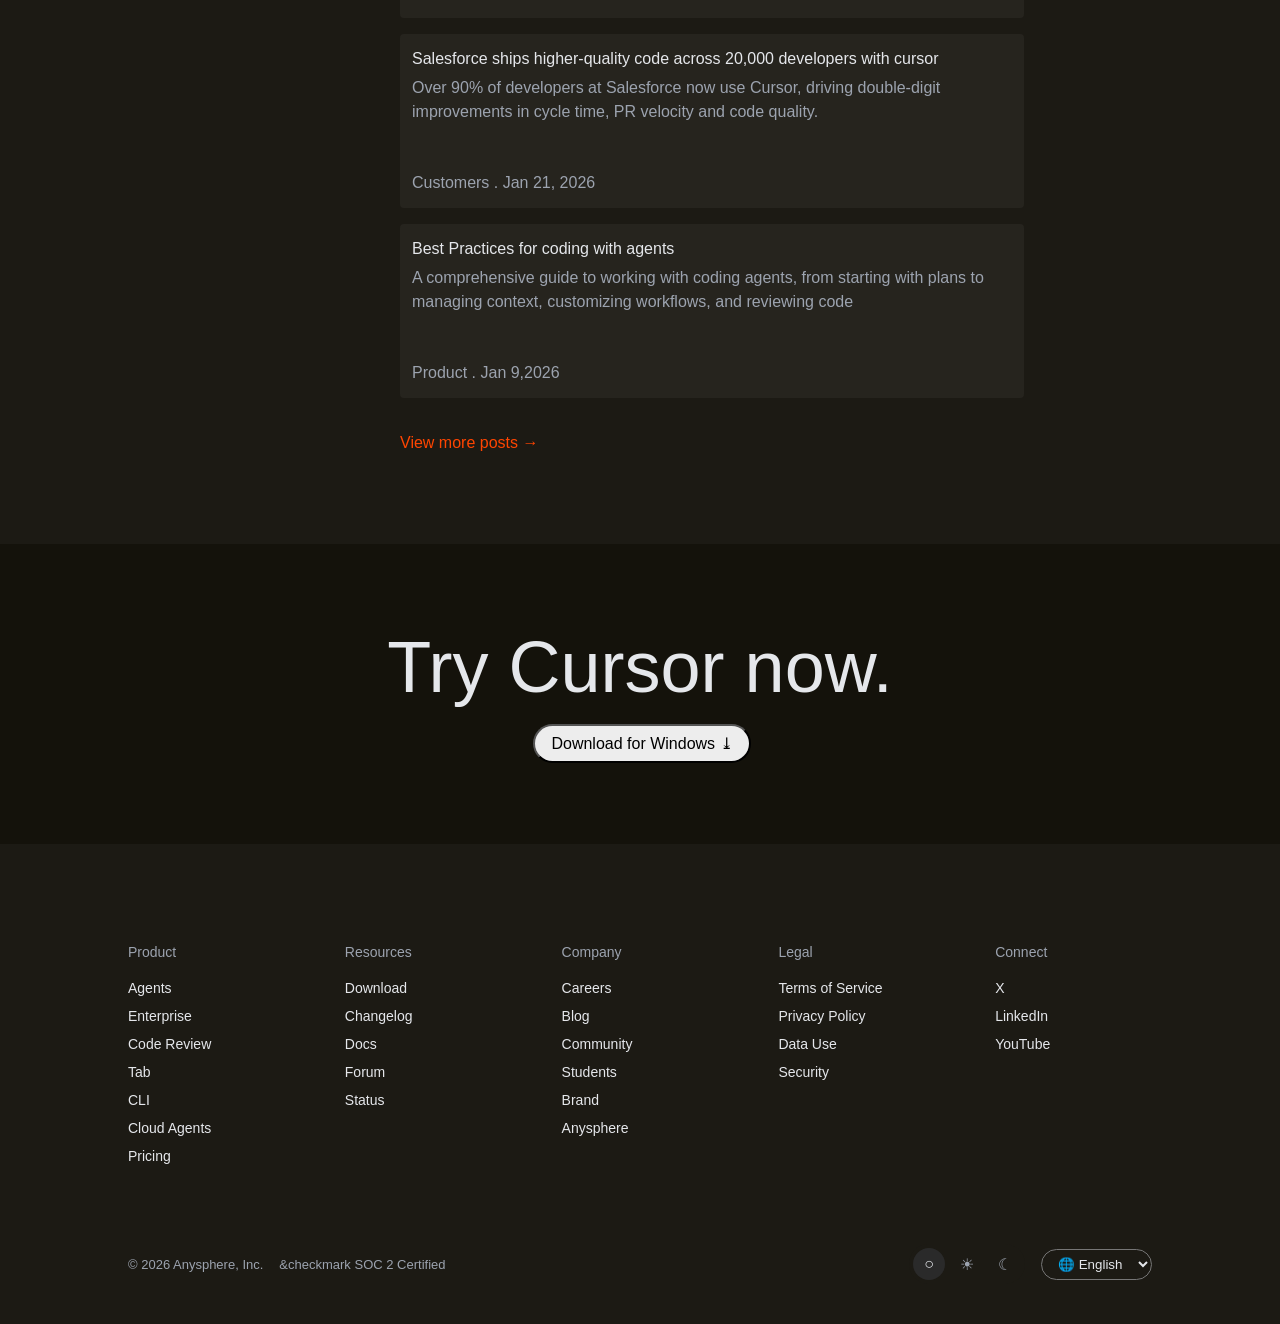
==== commit 3f9b5573: "UI: change section 5 images" ====
--- a/Assignment_3/index.html
+++ b/Assignment_3/index.html
@@ -214,14 +214,14 @@
                 <p class="main">Use the best model for every task</p>
                 <p class="secondary">Choose between every cutting-edge model from OpenAI, Anthropic, Gemini, xAI, and Cursor.</p>
                 <p class="hyper">Explore models ↗</p>
-                <img src="/assets/section-5/homepage-team-photo-1.webp" alt="use-case-1">
+                <img src="/assets/section-5/section-5-1.png" alt="use-case-1">
             </div>
 
              <div class="use-case">
                 <p class="main">Complete codebase understanding</p>
                 <p class="secondary">Cursor learns how your codebase works, no matter the scale or complexity.</p>
                 <p class="hyper">Learn about codebase indexing ↗</p>
-                <img src="/assets/section-5/homepage-team-photo-1.webp" alt="use-case-2">
+                <img src="/assets/section-5/section-5-2.png" alt="use-case-2">
             </div>
 
              <div class="use-case">
--- a/Assignment_3/styles.css
+++ b/Assignment_3/styles.css
@@ -267,8 +267,9 @@
 
 
 .use-case img {
-  height: 400px;
-  overflow: hidden;
+  height: 390px;
+  border-radius: 4px;
+  width: 100%
 }
 
 .changelog {
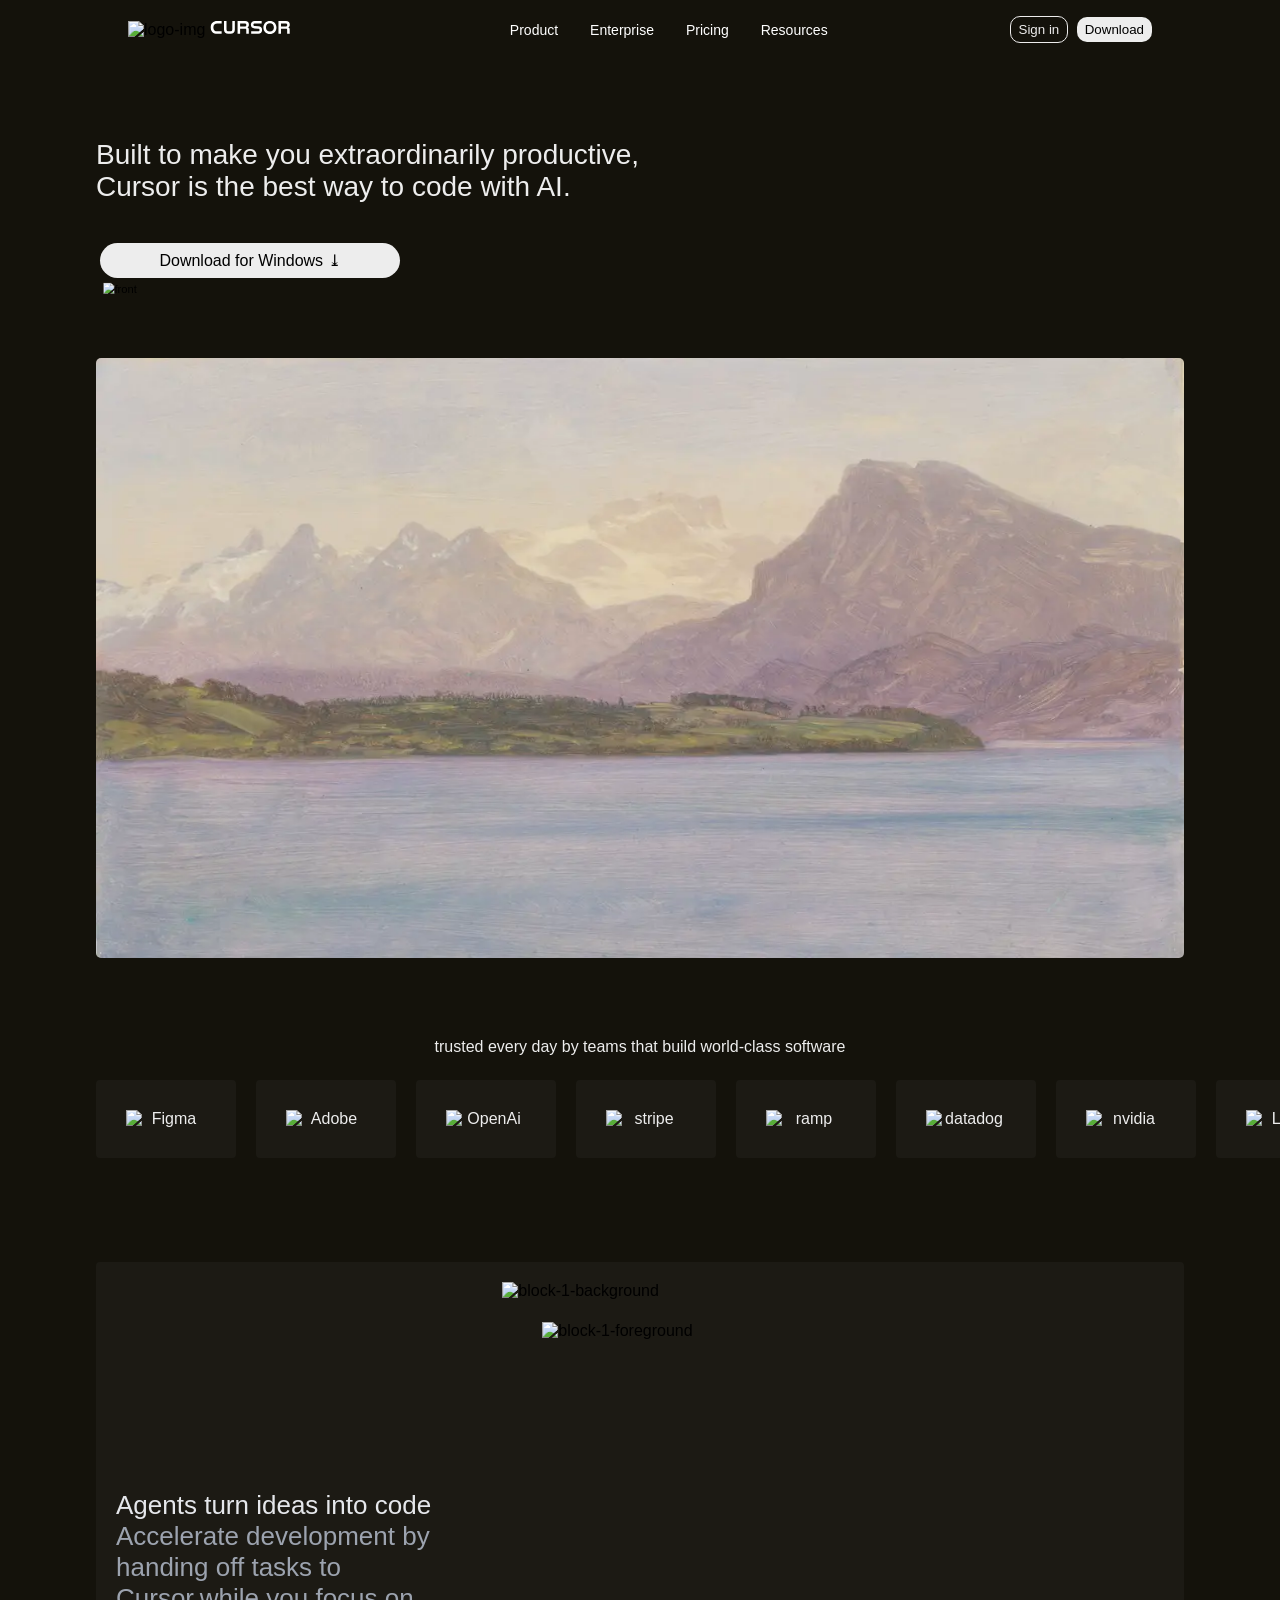
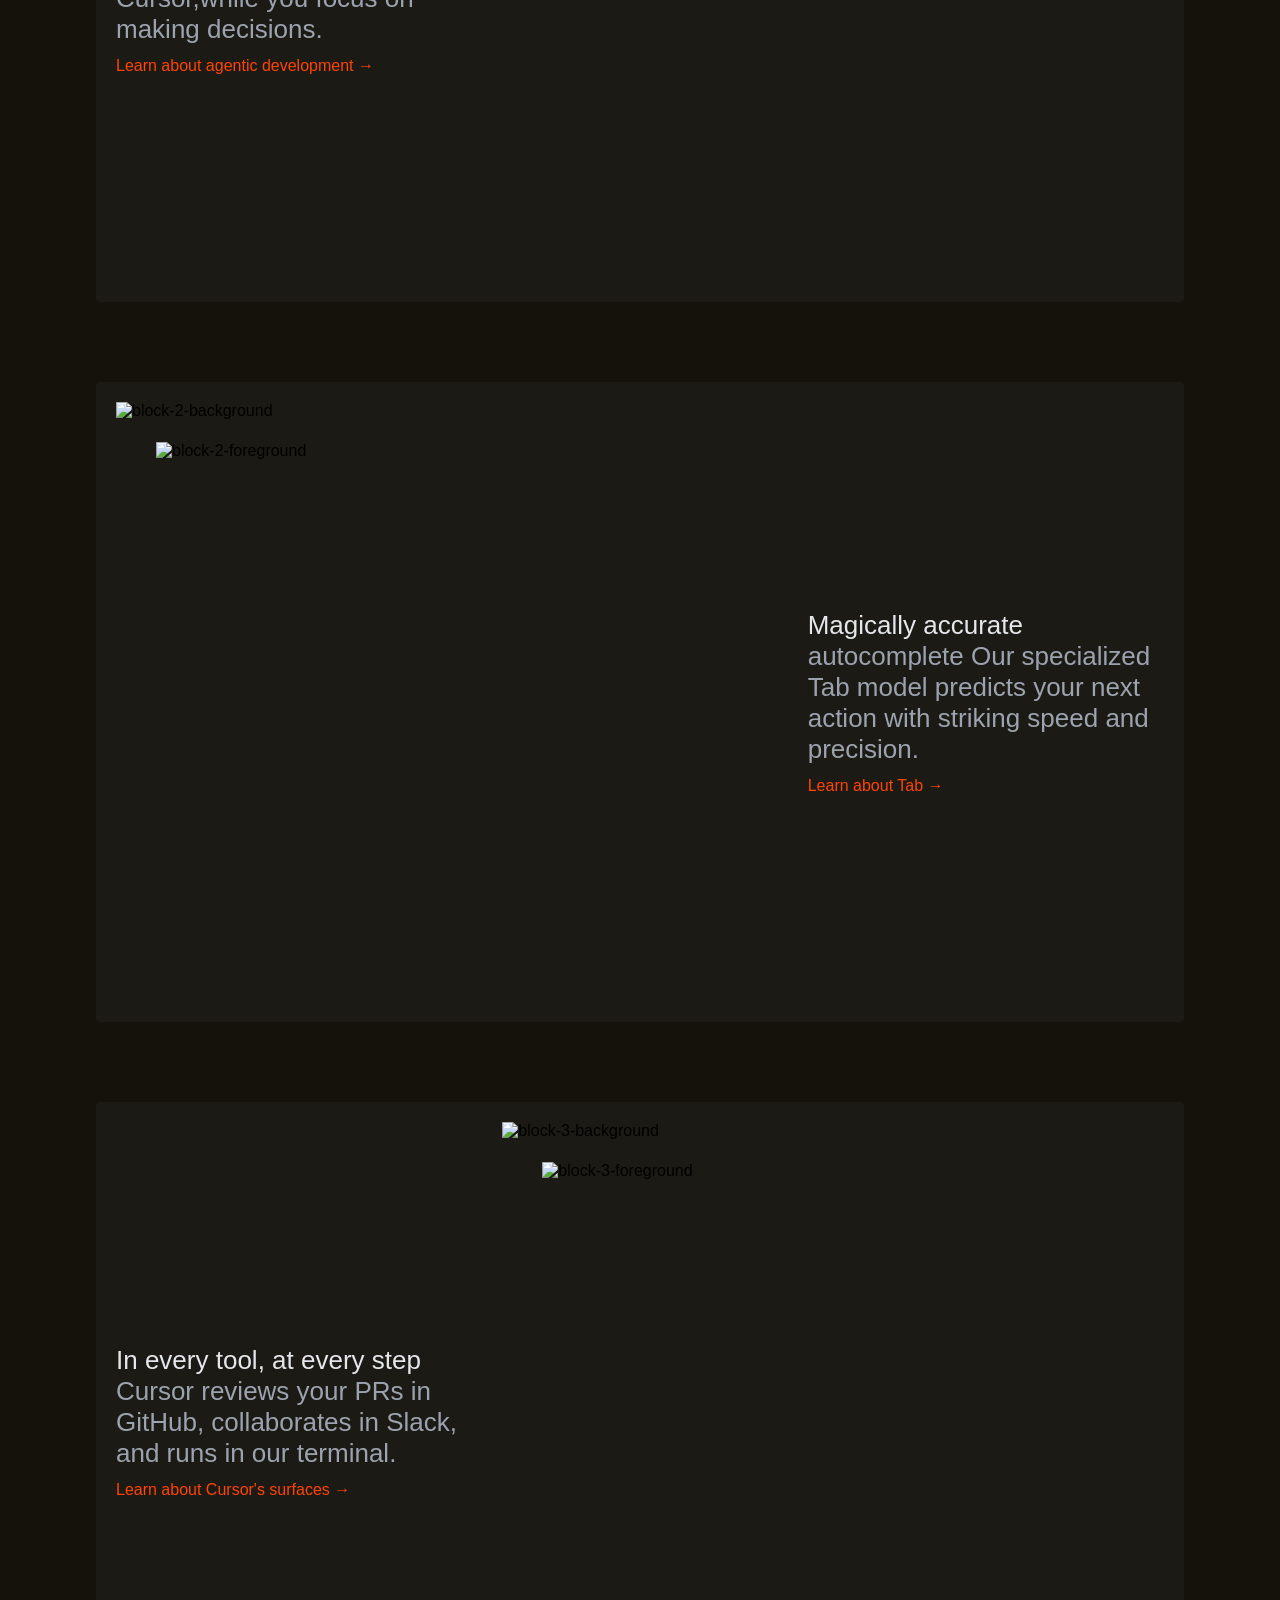
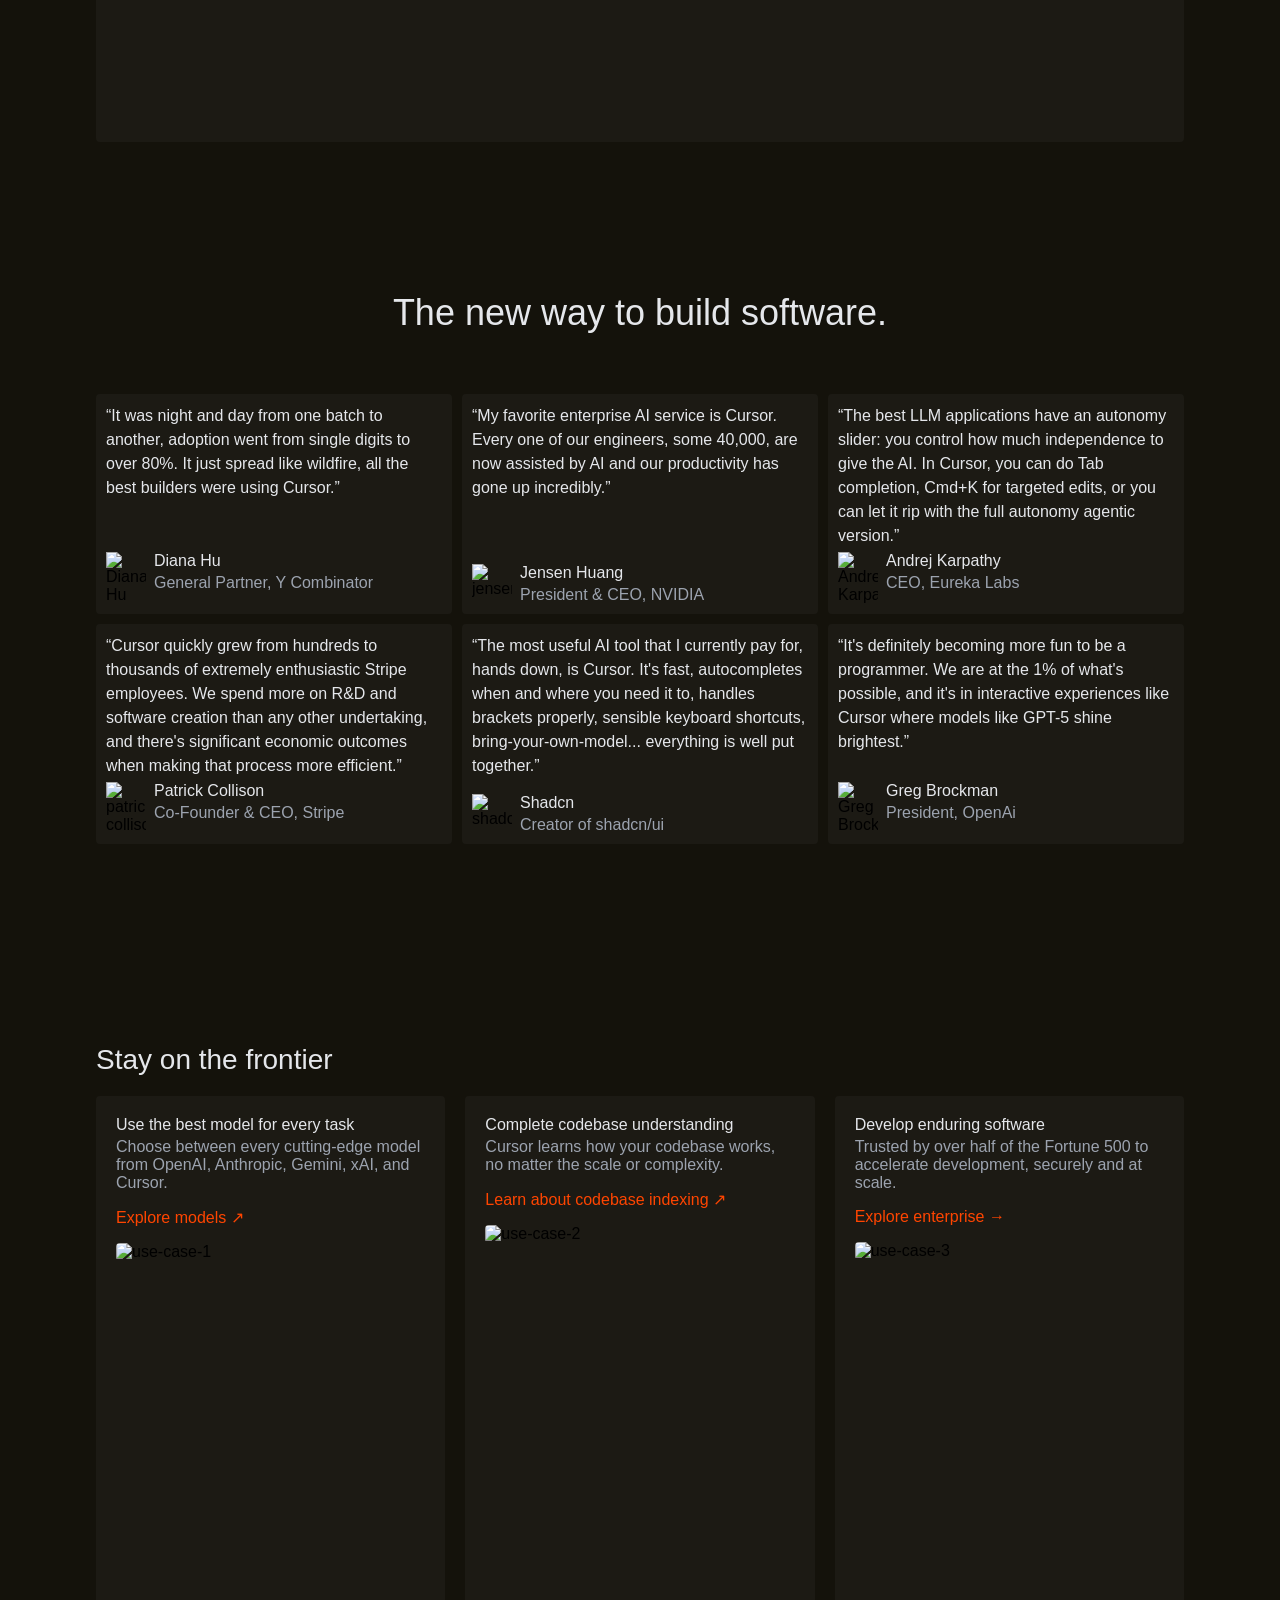
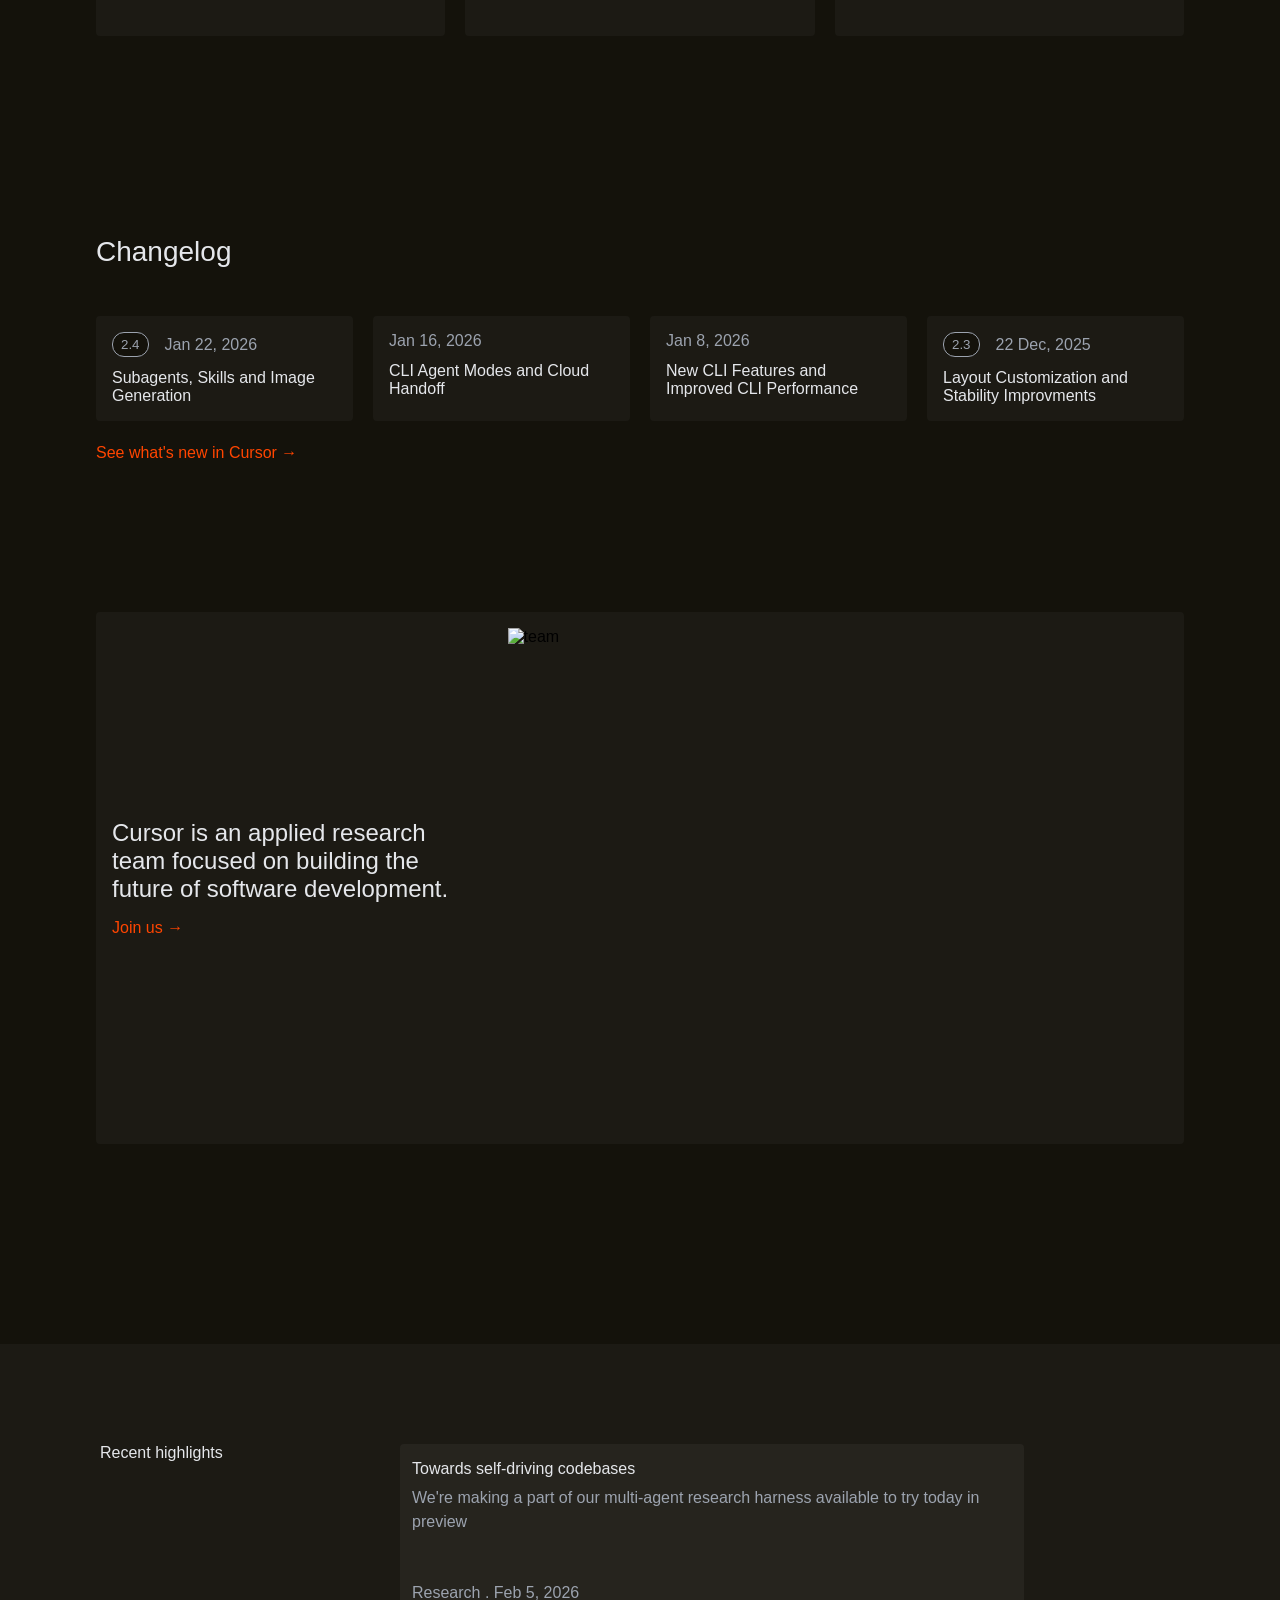
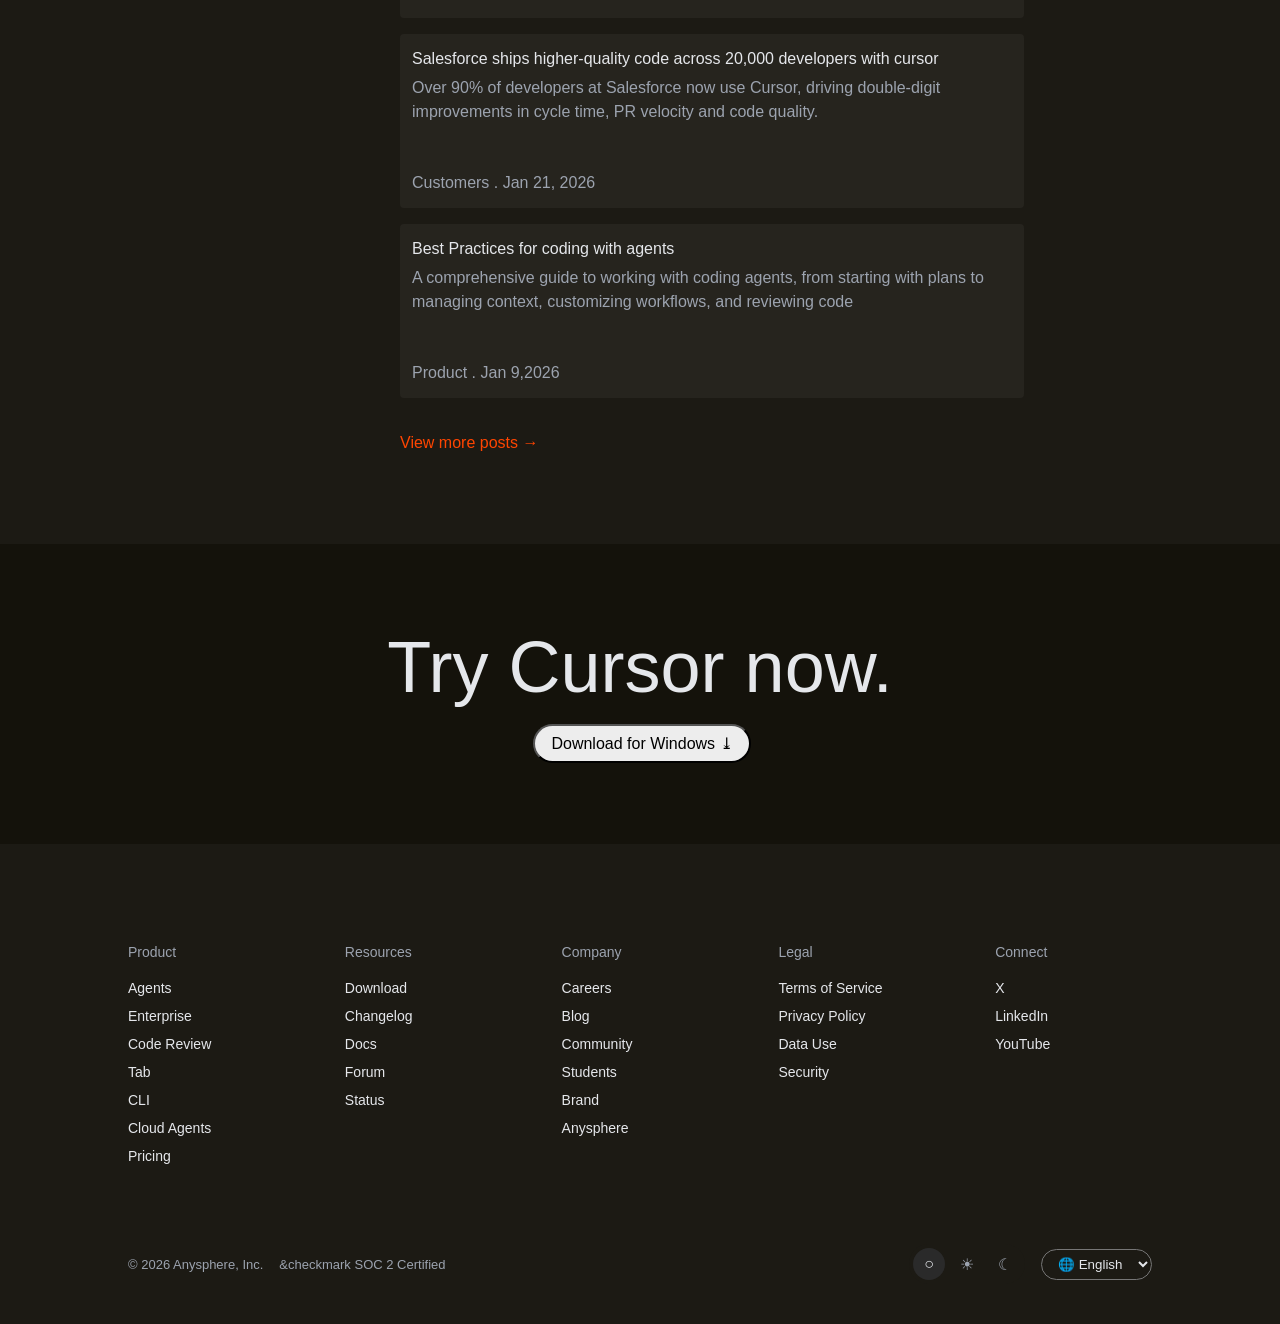
==== commit 19ee7c0d: "fix: hover fixes for logs and highlights" ====
--- a/Assignment_3/index.html
+++ b/Assignment_3/index.html
@@ -38,7 +38,8 @@
         <section class="hero">
             <p>Built to make you extraordinarily productive, Cursor is the best way to code with AI.</p>
             <button class="download">Download for Windows &DownArrowBar;</button>
-            <img src="assets/section-1/image" alt="back">
+            <img src="assets/section-1/image" alt="back" class="back">
+            <img src="/assets/section-1/fg.png" alt="front" class="front">
         </section>
 
         <section class="trustedby">
@@ -63,13 +64,15 @@
                     <p class="secondary-text">Learn about agentic development &rightarrow;</p>
                 </div>
                 <div class="bg-img">
-                    <img src="/assets/section-3/image" alt="block-1-background">
+                    <img src="/assets/section-3/image" alt="block-1-background" class="back">
+                    <img src="/assets/section-3/block-1-fg.png" alt="block-1-foreground" class="front">
                 </div>
             </article>
 
             <article class="block b2">
                 <div class="bg-img">
-                    <img src="/assets/section-3/block-2" alt="block-2-background">
+                    <img src="/assets/section-3/block-2" alt="block-2-background" class="back">
+                    <img src="/assets/section-3/block-2-fg.png" alt="block-2-foreground" class="front">
                 </div>
                  <div class="block-text">
                     <p class="primary-text">Magically accurate autocomplete Our specialized Tab model predicts your next action with striking speed and precision.</p>
@@ -84,7 +87,8 @@
                     <p class="secondary-text">Learn about Cursor's surfaces &rightarrow;</p>
                  </div>
                 <div class="bg-img">
-                    <img src="/assets/section-3/block-3" alt="block-3-background">
+                    <img src="/assets/section-3/block-3" alt="block-3-background" class="back">
+                    <img src="/assets/section-3/block-3-fg.png" alt="block-3-foreground" class="front">
                 </div>
             </article>
 
--- a/Assignment_3/styles.css
+++ b/Assignment_3/styles.css
@@ -25,6 +25,7 @@
   align-items: center;
   padding: 16px 10%;
   background-color: rgb(20, 18, 11);
+  z-index: 10;
 }
 
 .logo {
@@ -55,10 +56,18 @@
   border: 0.5px solid #edecec;
 }
 
+.sign-in:hover {
+  background-color: rgb(25, 23, 16);
+}
+
 .download {
   background-color: rgb(237, 237, 237);
   color: 111111;
   margin-left: 4px;
+}
+
+.download:hover {
+ background-color: rgb(200, 200, 200);
 }
 
 .hero,
@@ -92,10 +101,19 @@
   border: none;
 }
 
-.hero img {
+.hero .back {
   margin: 80px 0px;
   height: 600px;
   border-radius: 5px;
+  position: relative;
+}
+
+.hero .front {
+  position: absolute;
+  scale: 0.7;
+ top: 280px;
+ z-index: 1;
+  
 }
 
 .trustedby {
@@ -151,10 +169,29 @@
 }
 
 .block .bg-img {
-  overflow: hidden;
-  border-radius: 4px;
-  background-size: auto;
-}
+  position: relative;
+
+  border-radius: 4px;
+}
+
+.block .bg-img img {
+  width: 100%;
+  height: 100%;
+  object-fit: cover;
+  display: block;
+}
+
+.block .bg-img .front {
+  position: absolute;
+  top: 40px;
+  left: 40px;
+  width: 90%;
+  height: 90%;
+  object-fit: contain;
+  z-index: 1;
+  
+}
+
 
 .block-text .primary-text {
   font-size: 26px;
@@ -314,6 +351,10 @@
   color: var(--text-active);
 }
 
+.log:hover {
+  background-color: #26241e;
+}
+
 .new {
   color: orangered;
   cursor: pointer;
@@ -380,6 +421,10 @@
   background-color: #26241e;
   border-radius: 4px;
   padding: 16px 12px;
+}
+
+.highlight:hover {
+ background-color: #3a3832;
 }
 
 .highlight .meta {
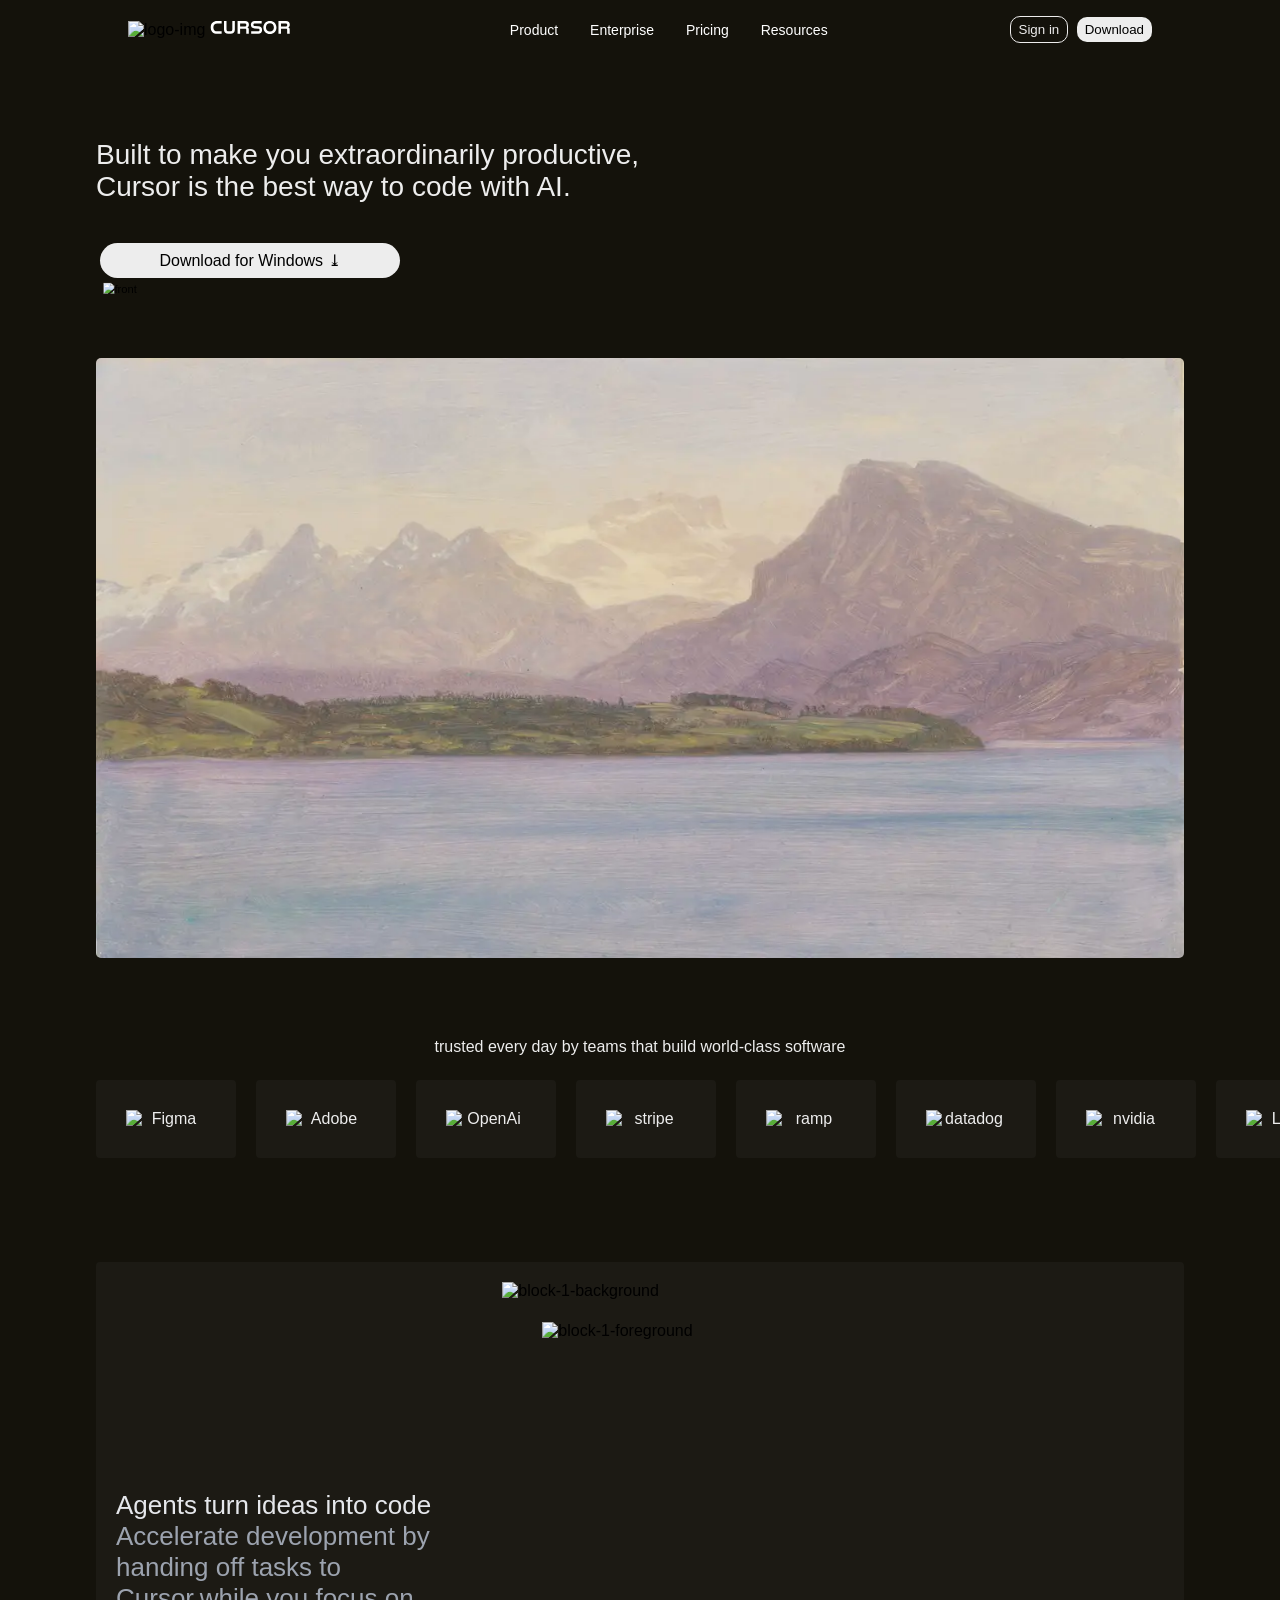
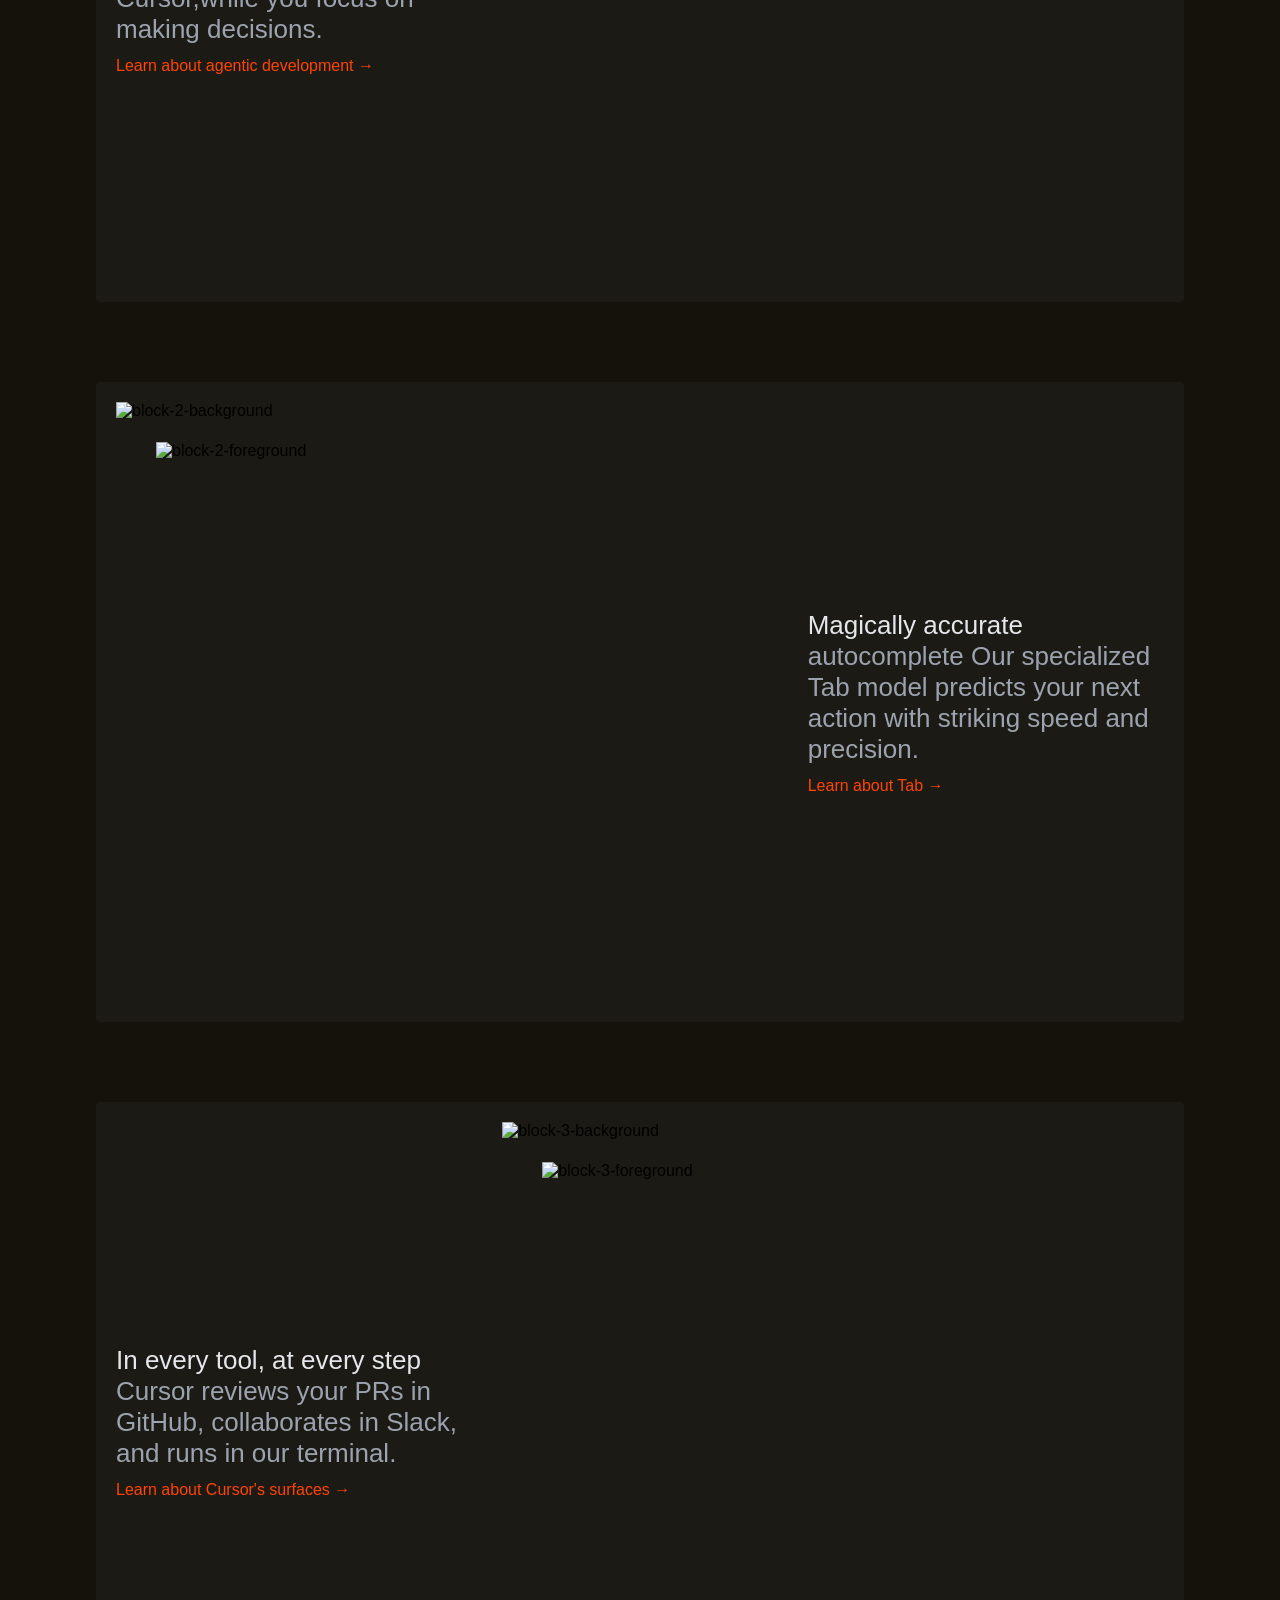
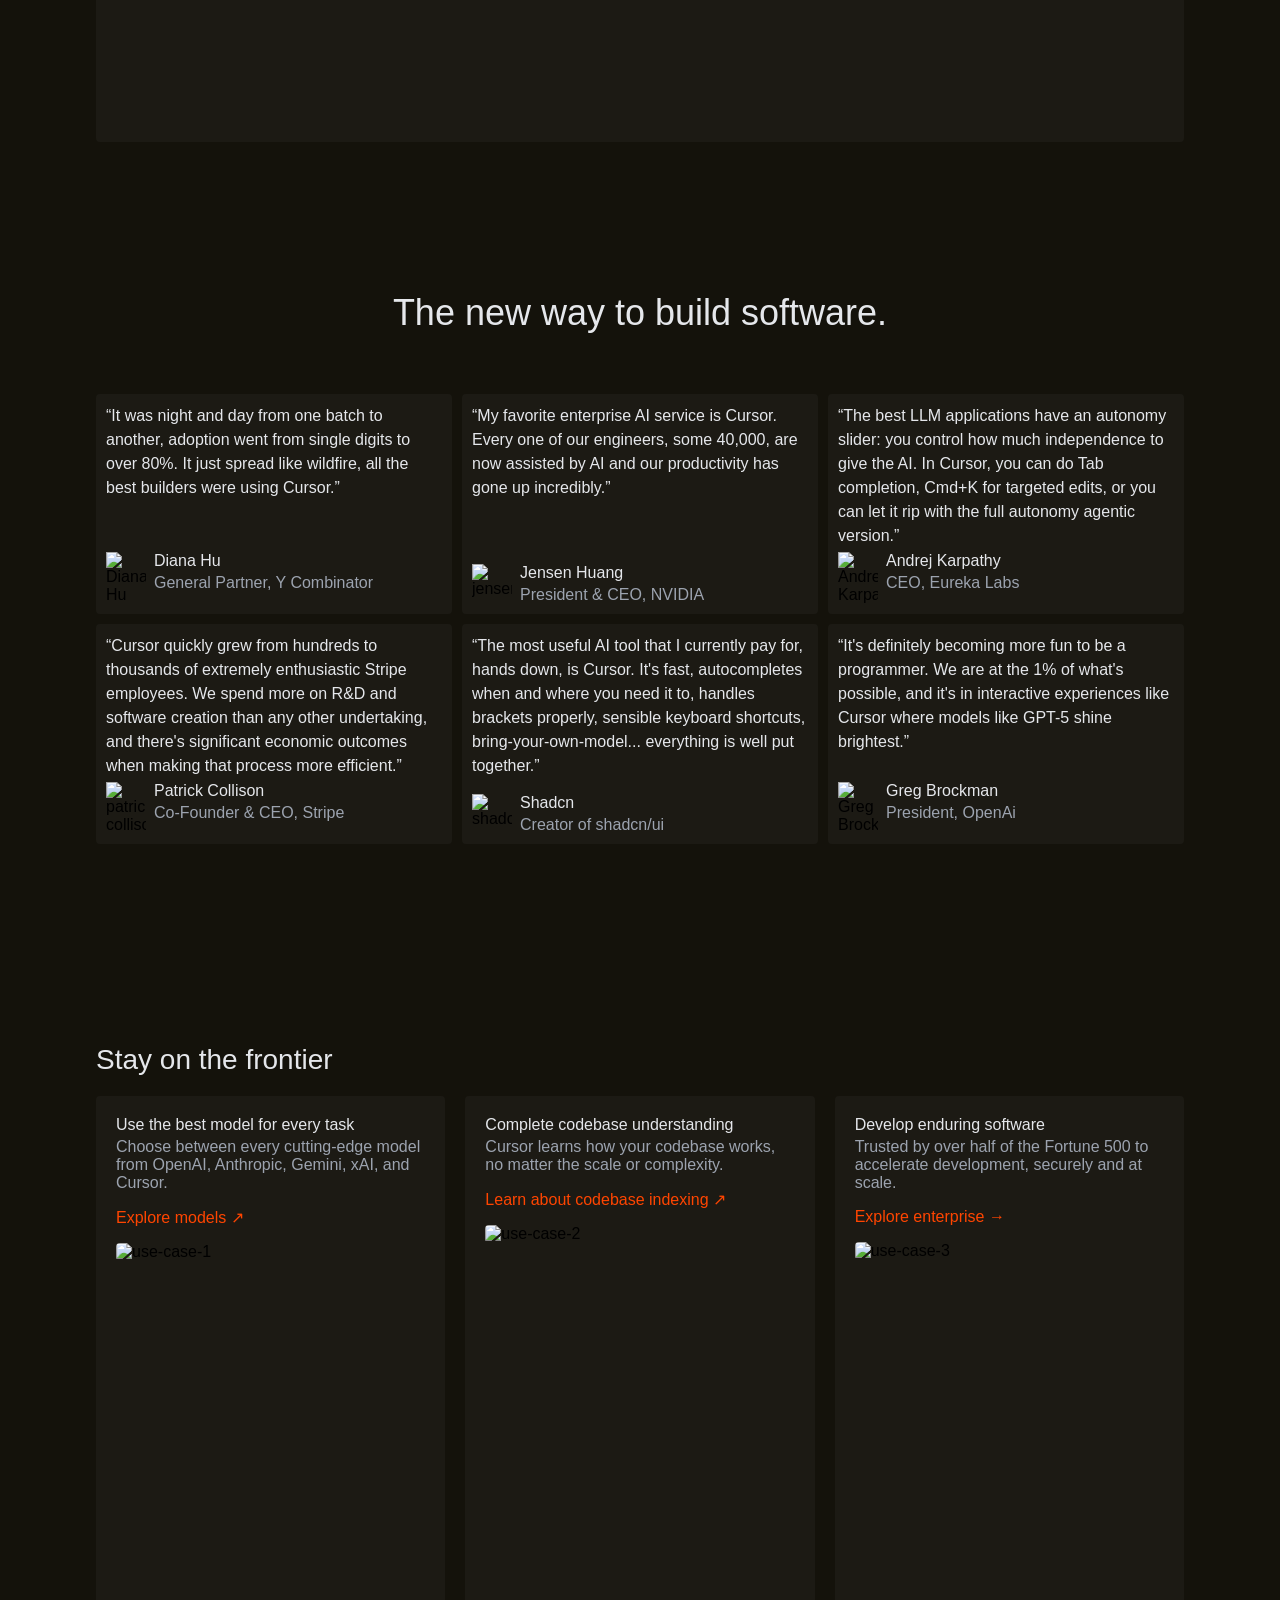
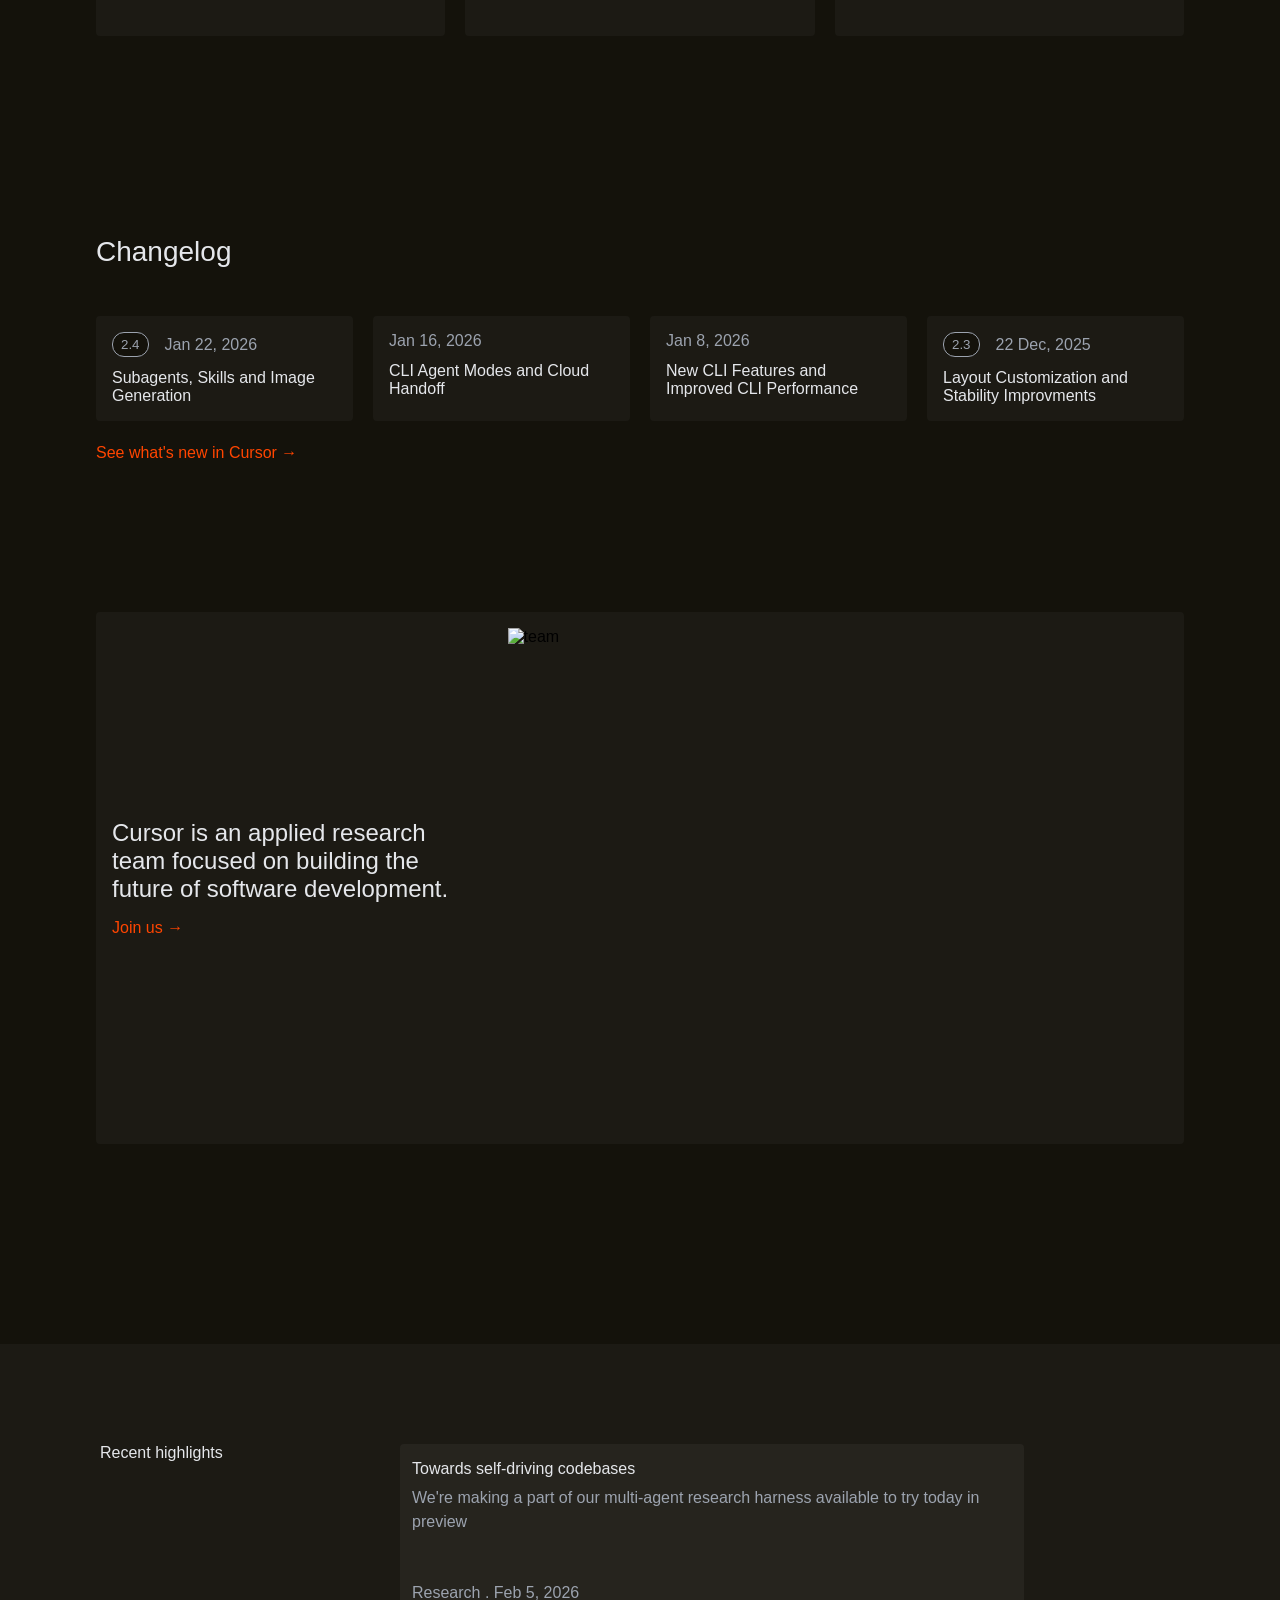
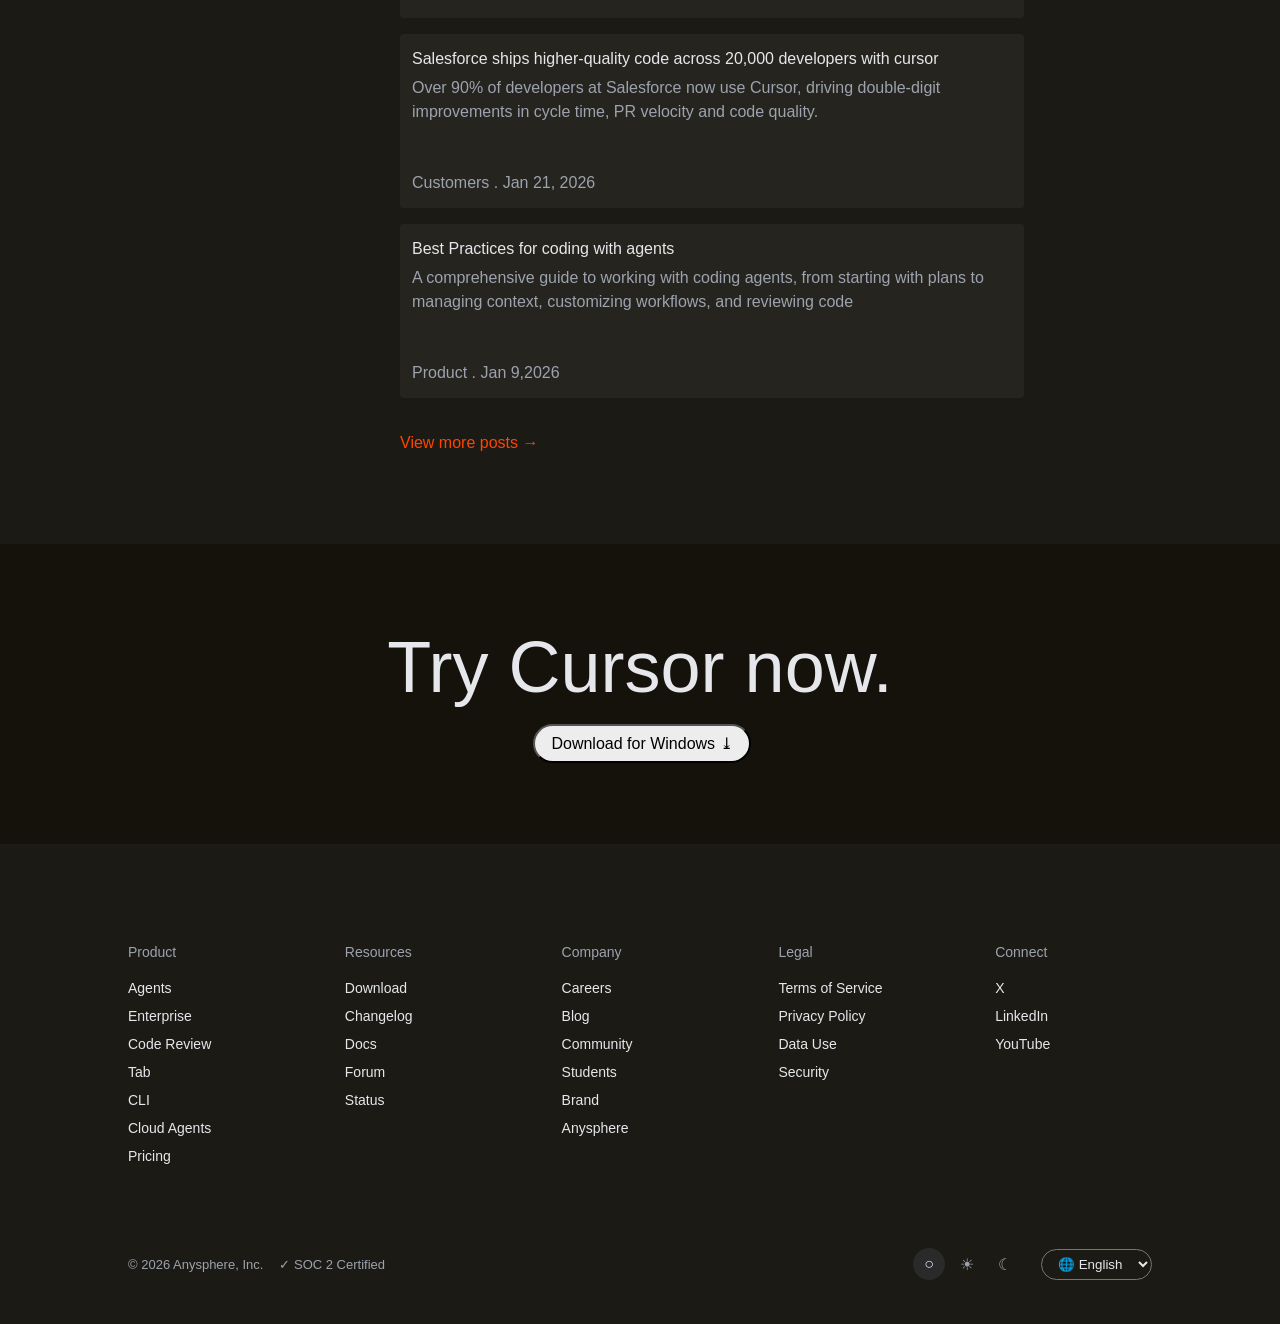
==== commit 85788900: "fix: checkmark entity" ====
--- a/Assignment_3/index.html
+++ b/Assignment_3/index.html
@@ -383,7 +383,7 @@
 
     <div class="footer-left">
       <p>&copy 2026 Anysphere, Inc.</p>
-      <span>&checkmark SOC 2 Certified</span>
+      <span>&checkmark; SOC 2 Certified</span>
     </div>
 
     <div class="footer-right">
